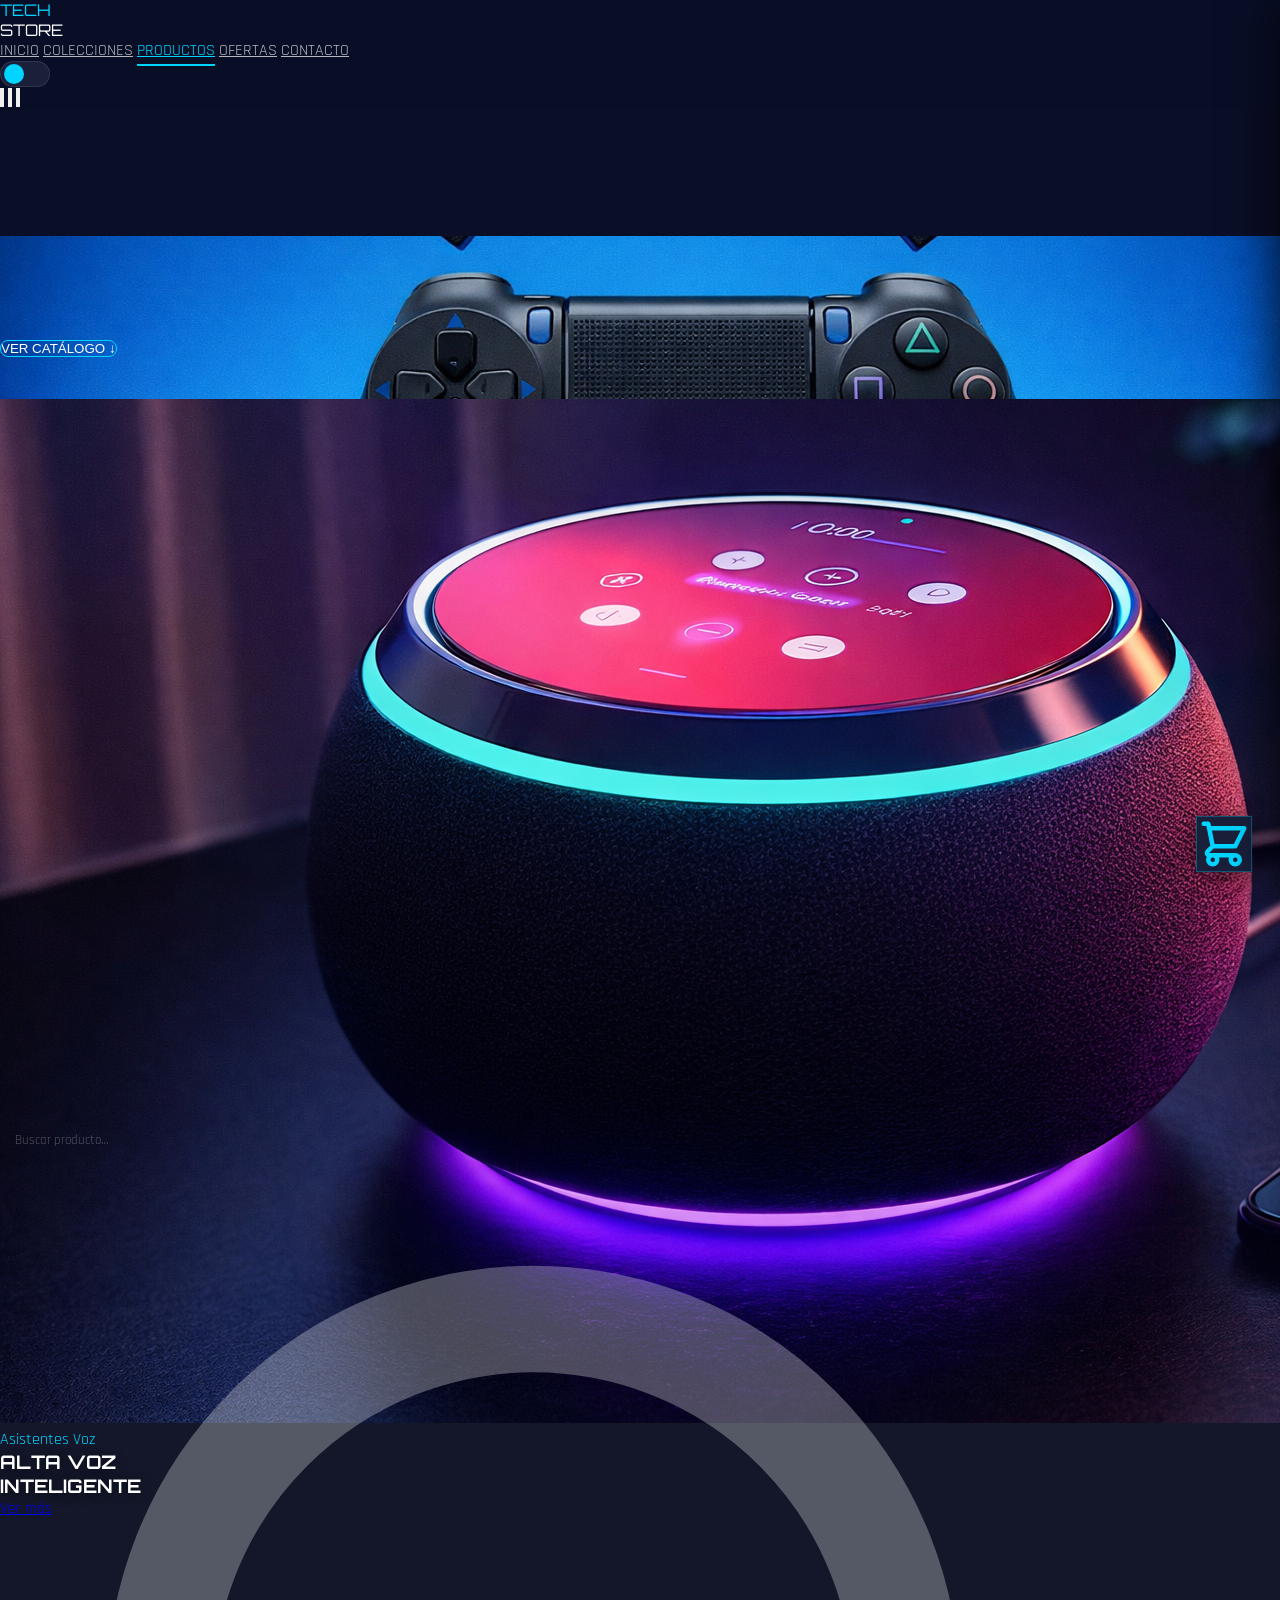
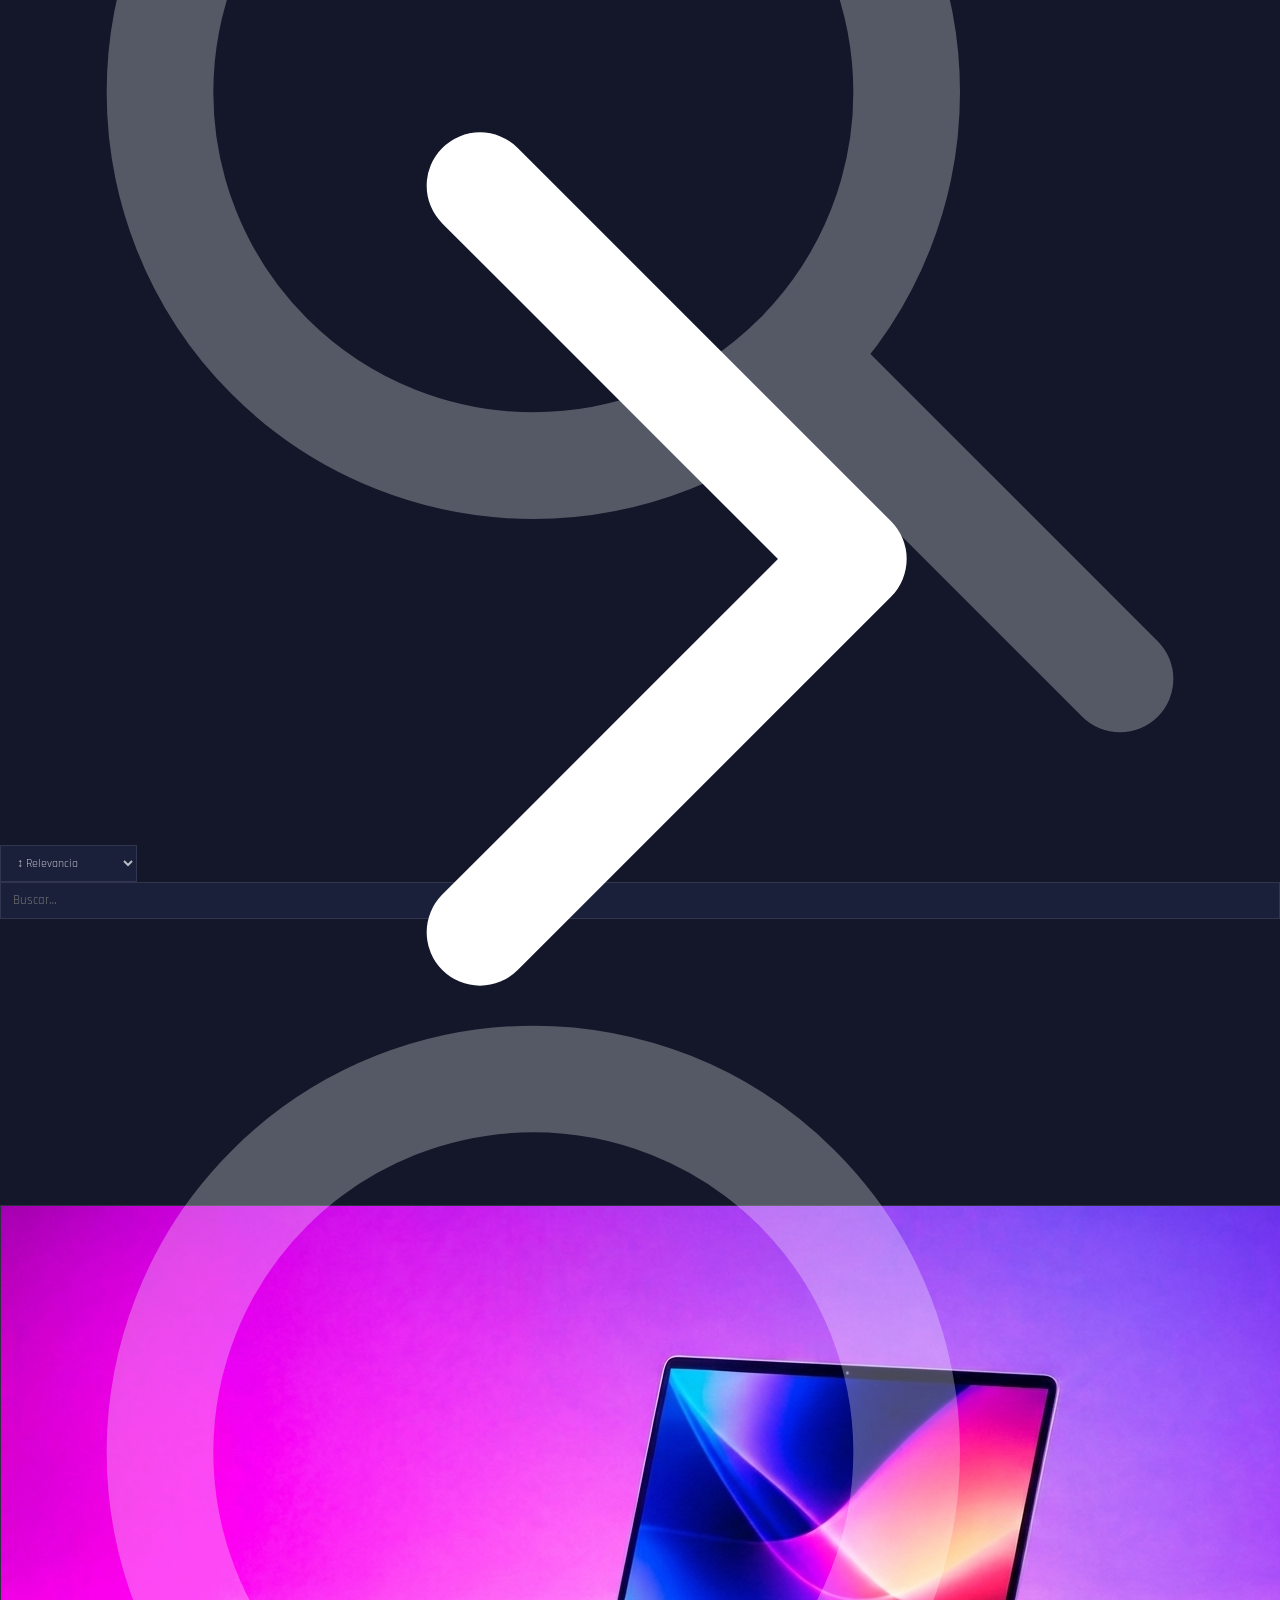
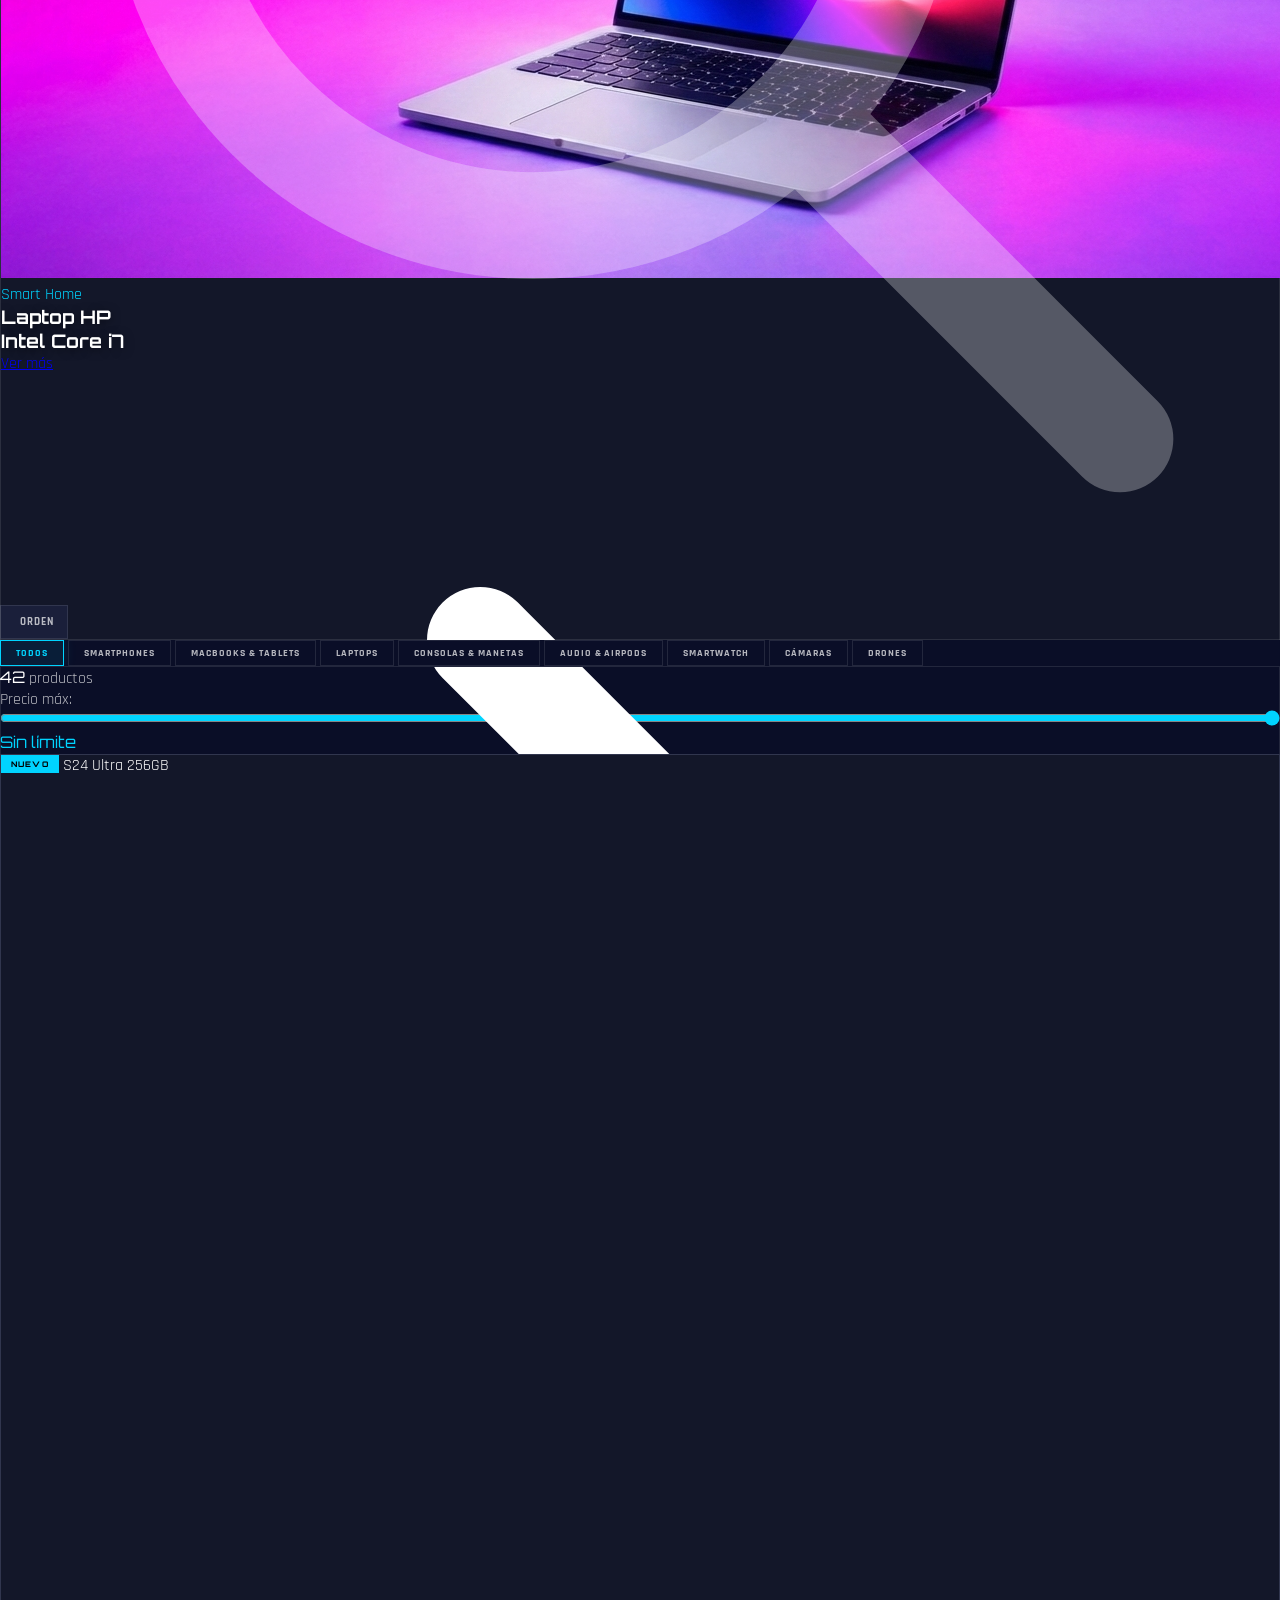
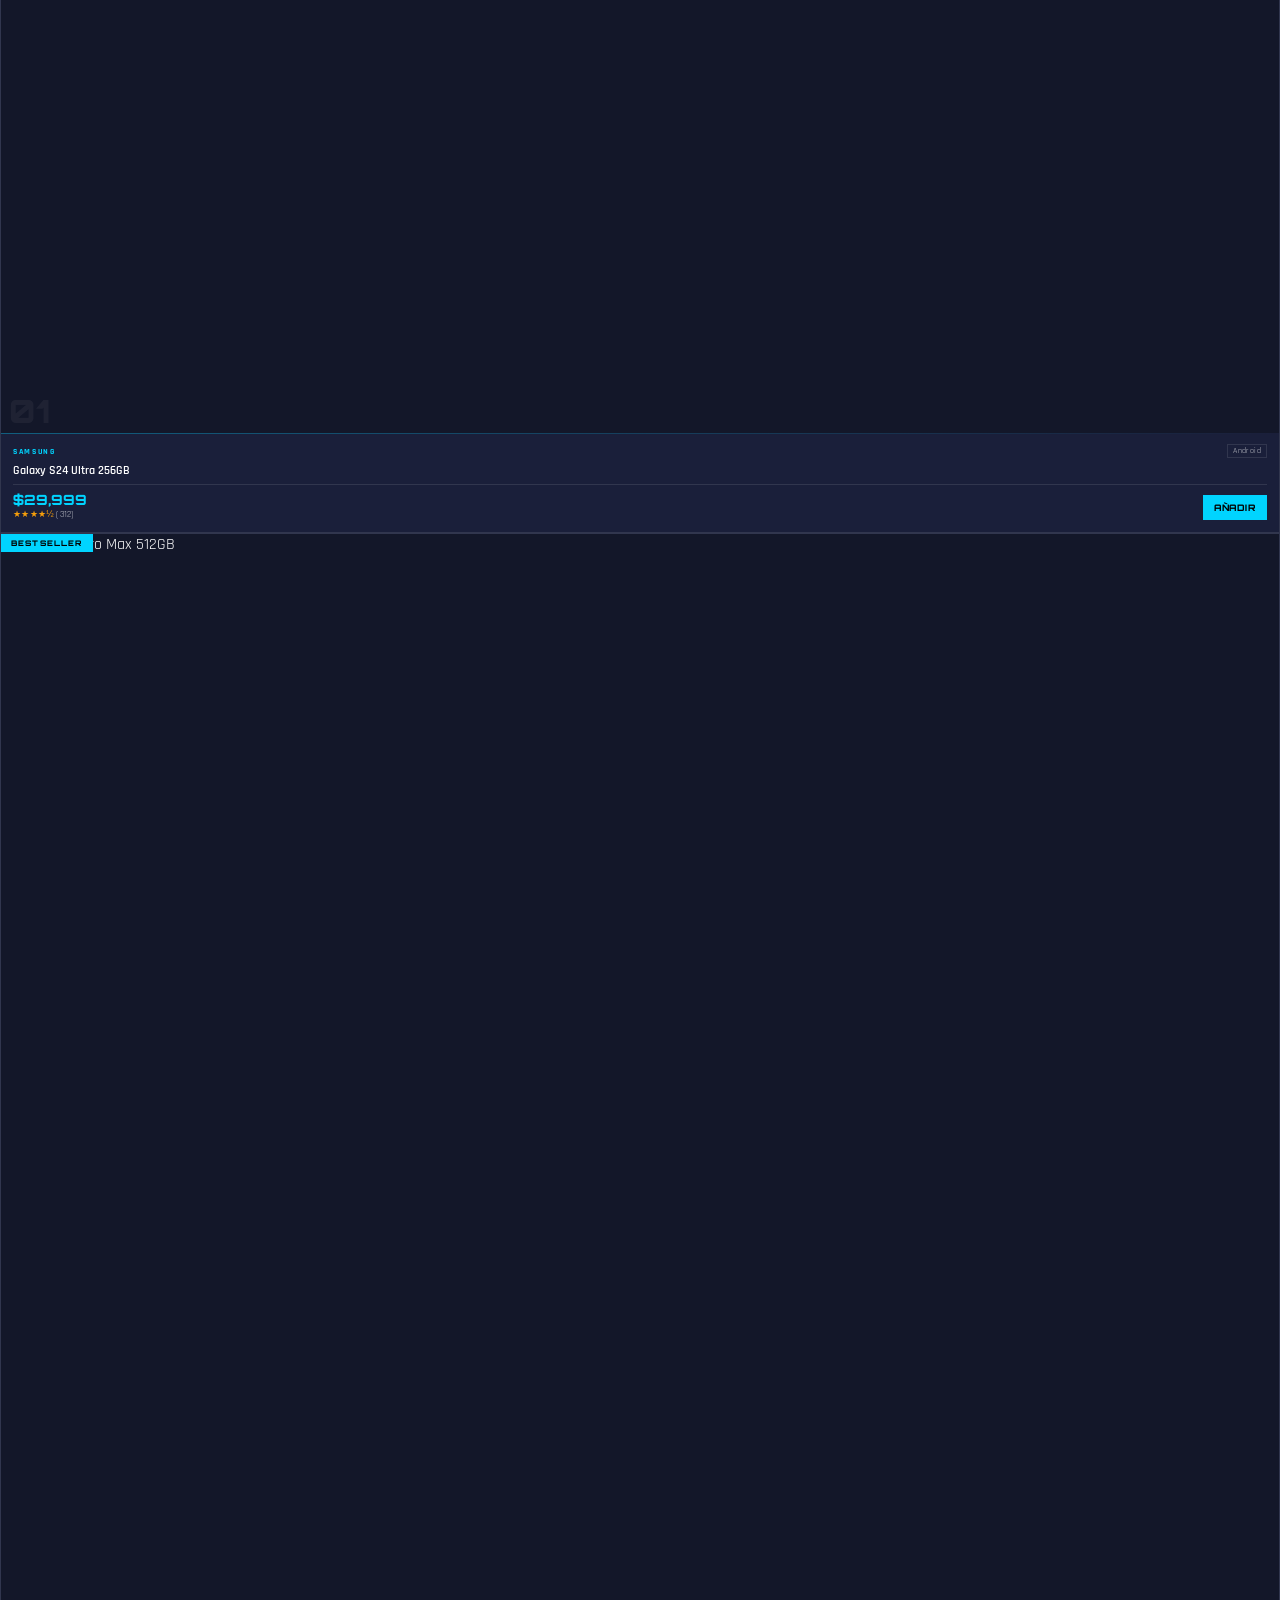
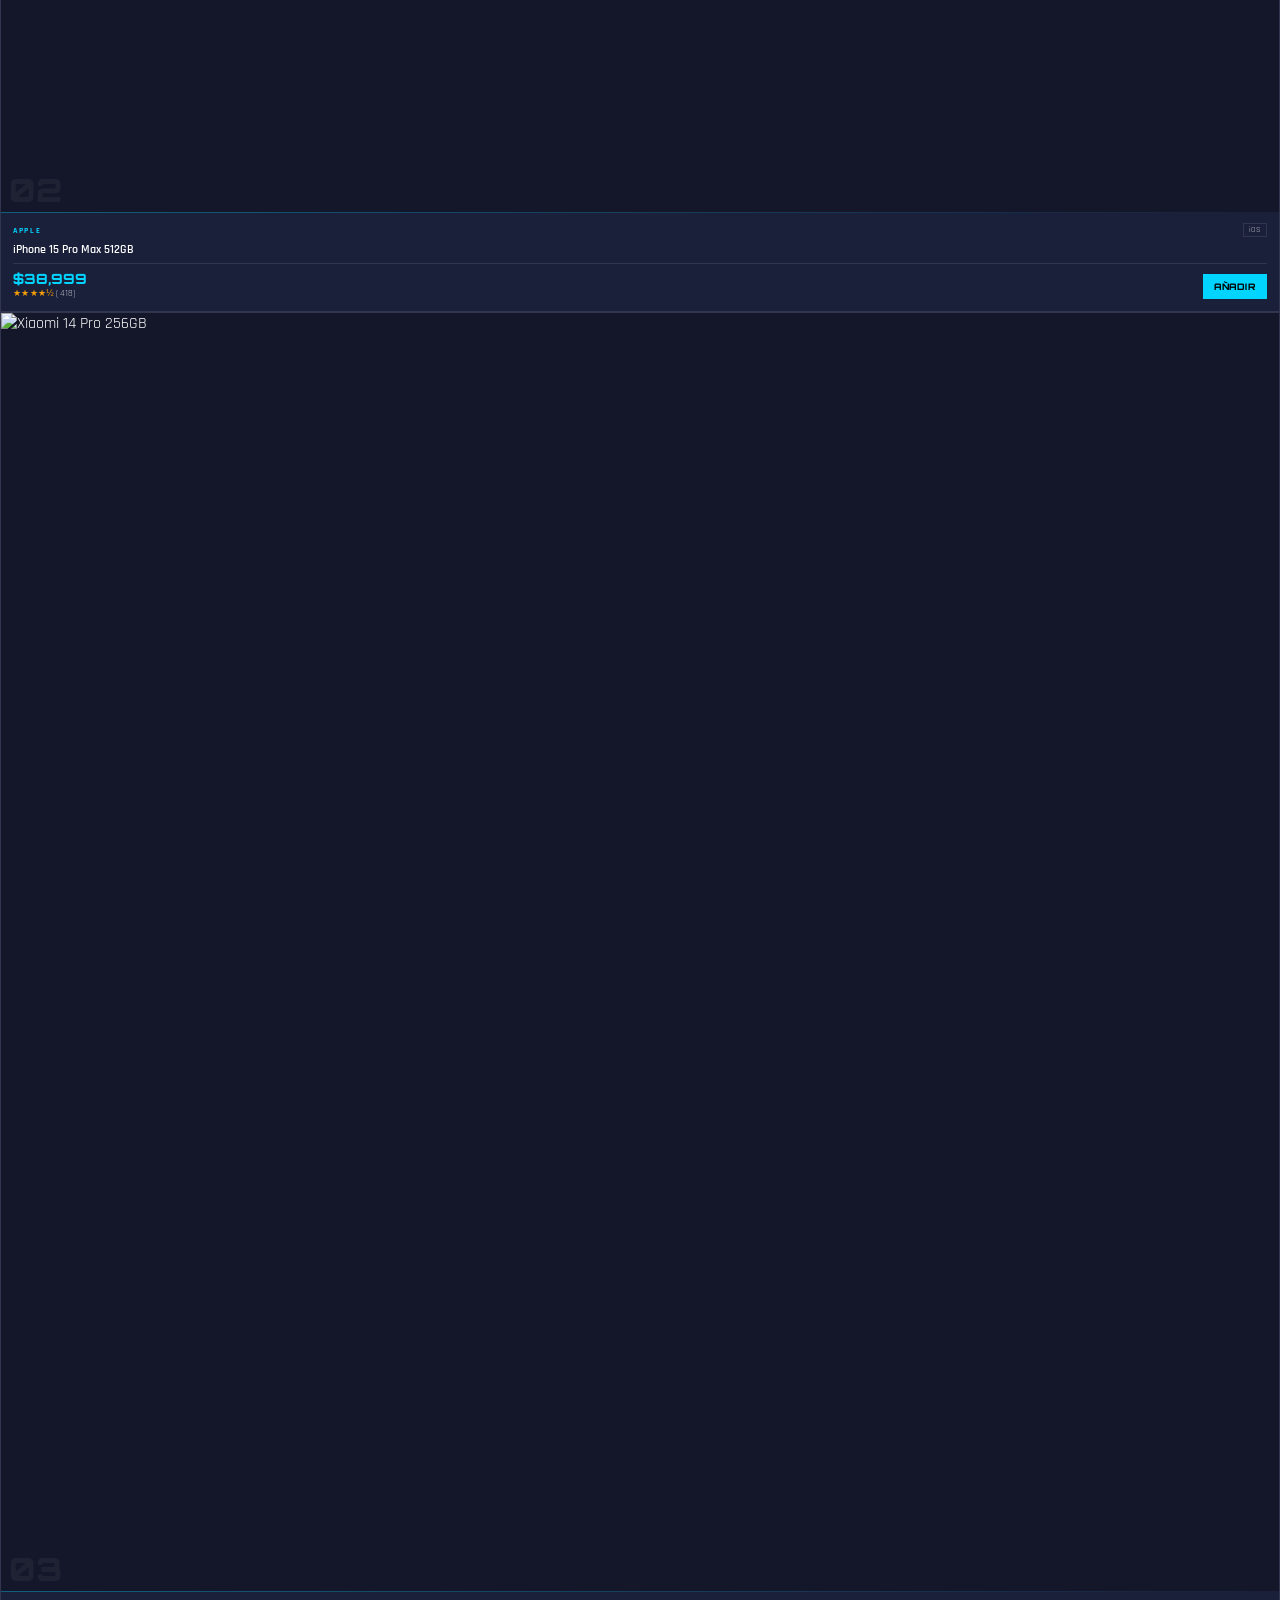
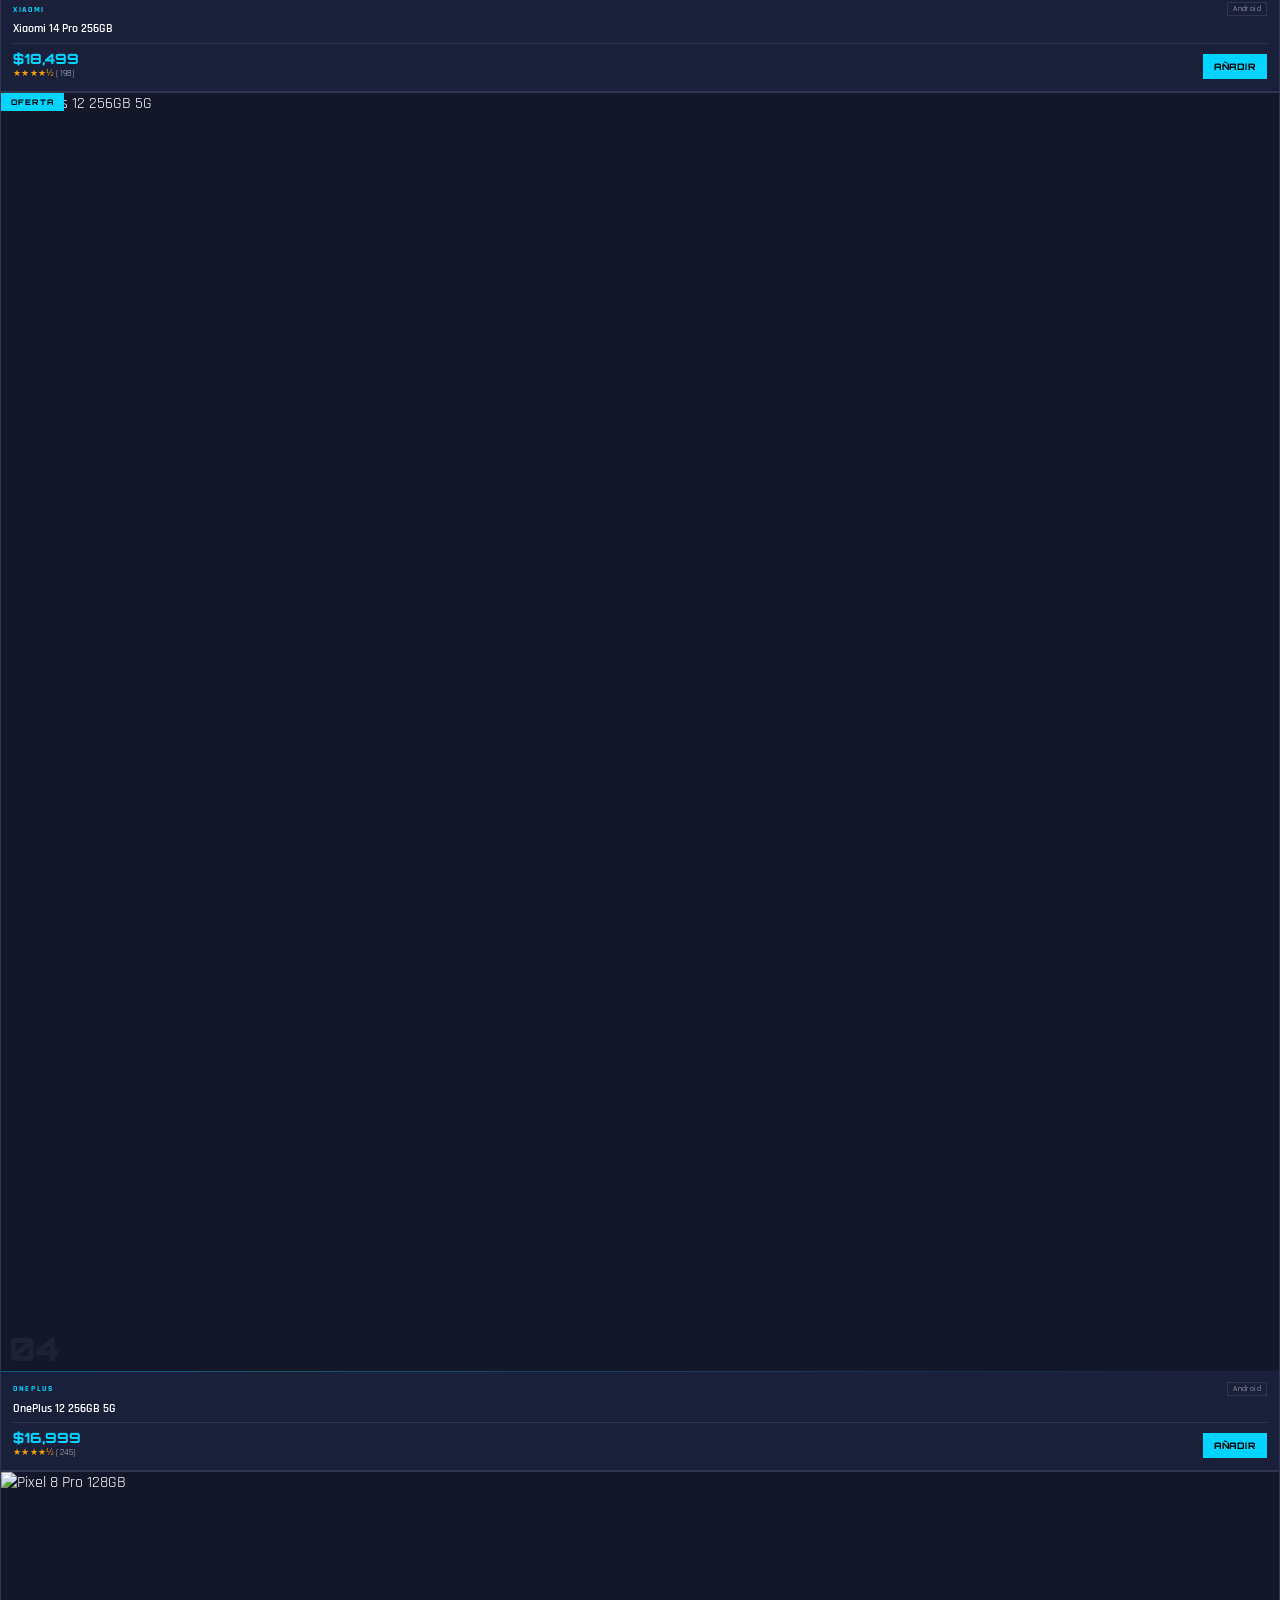
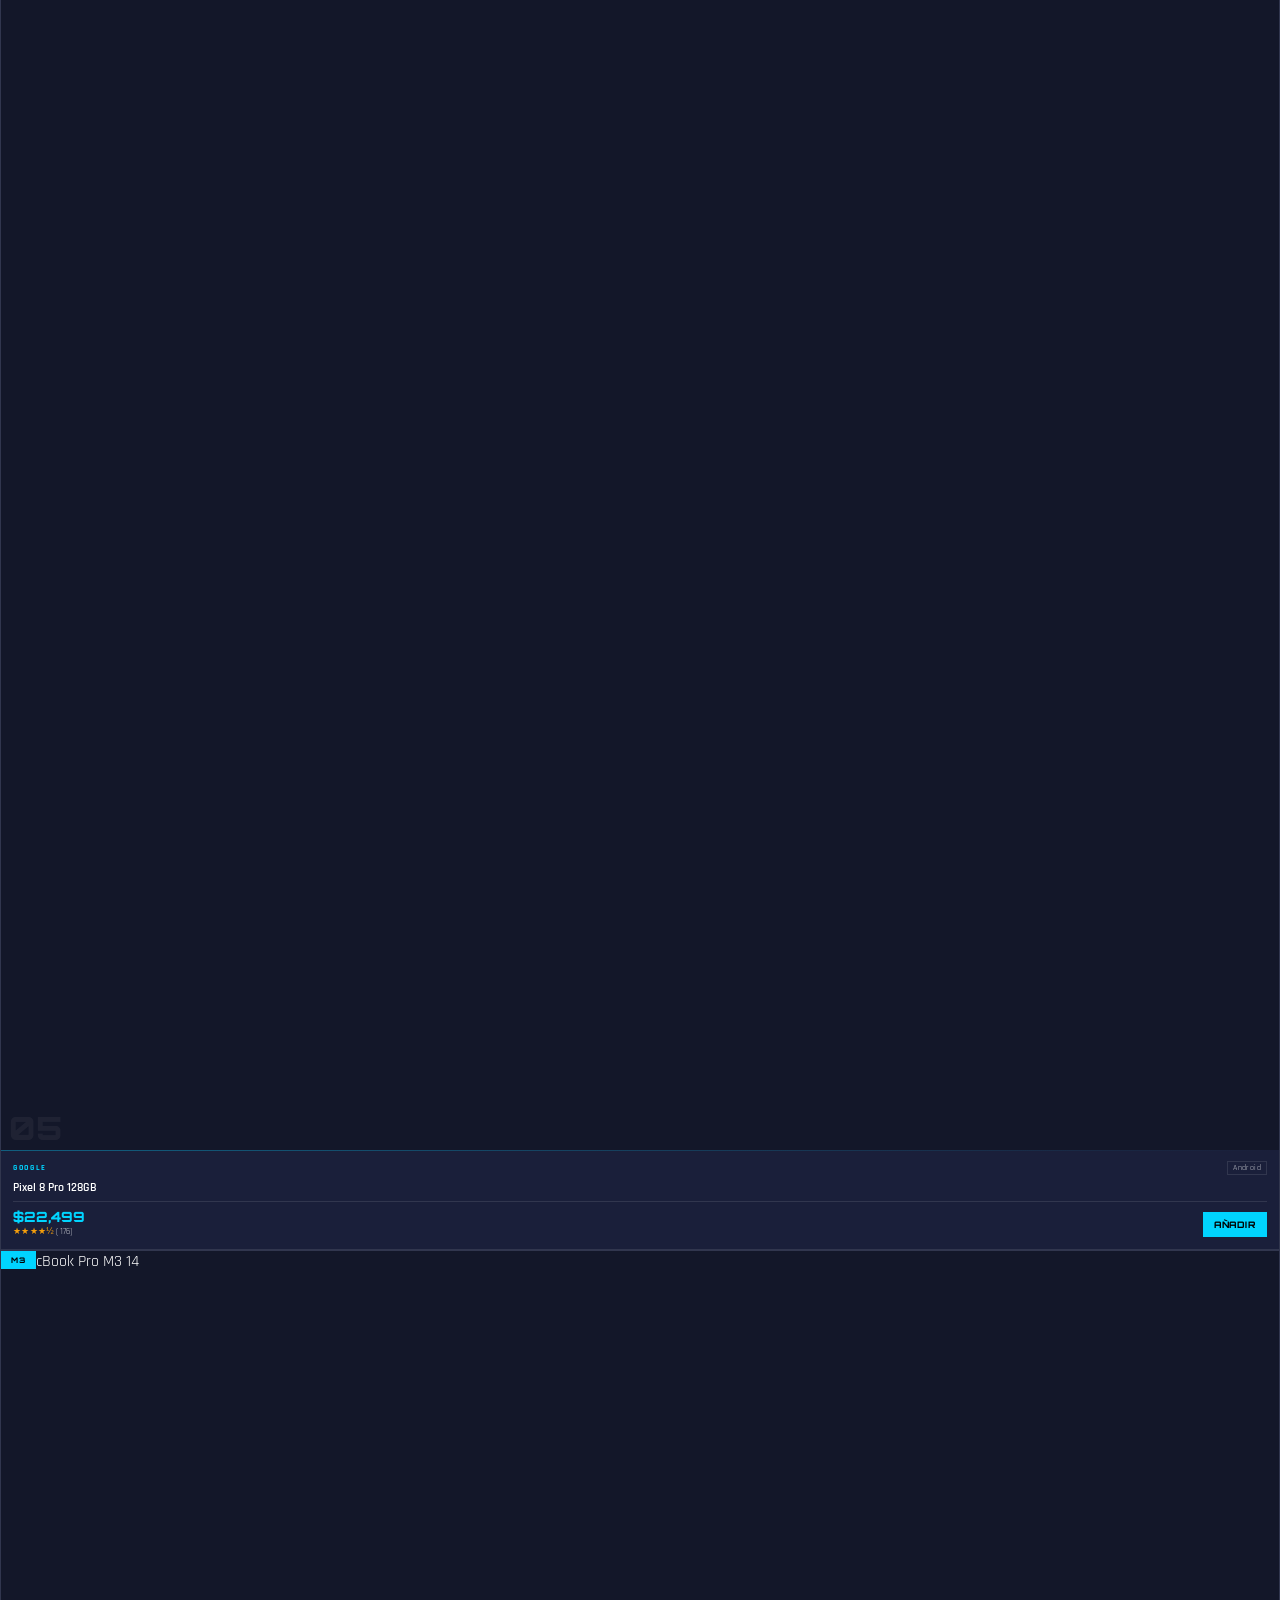
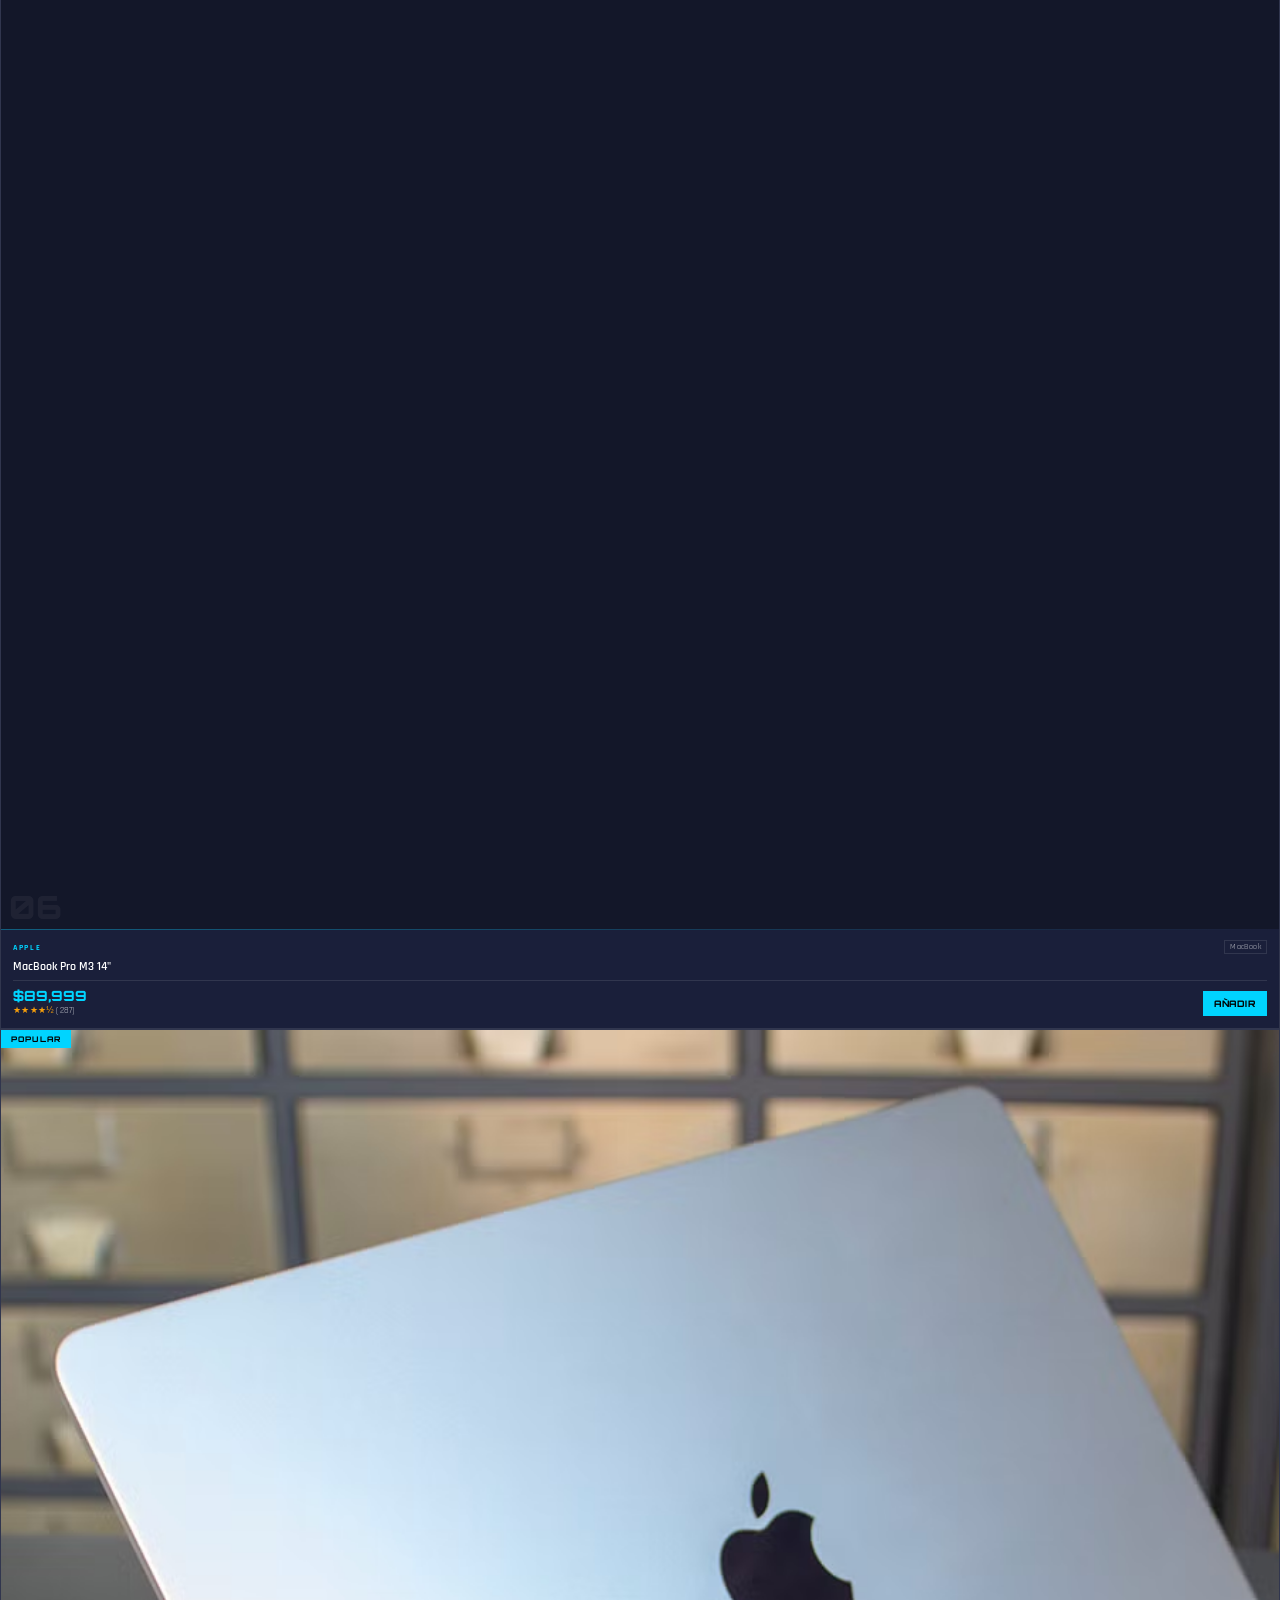
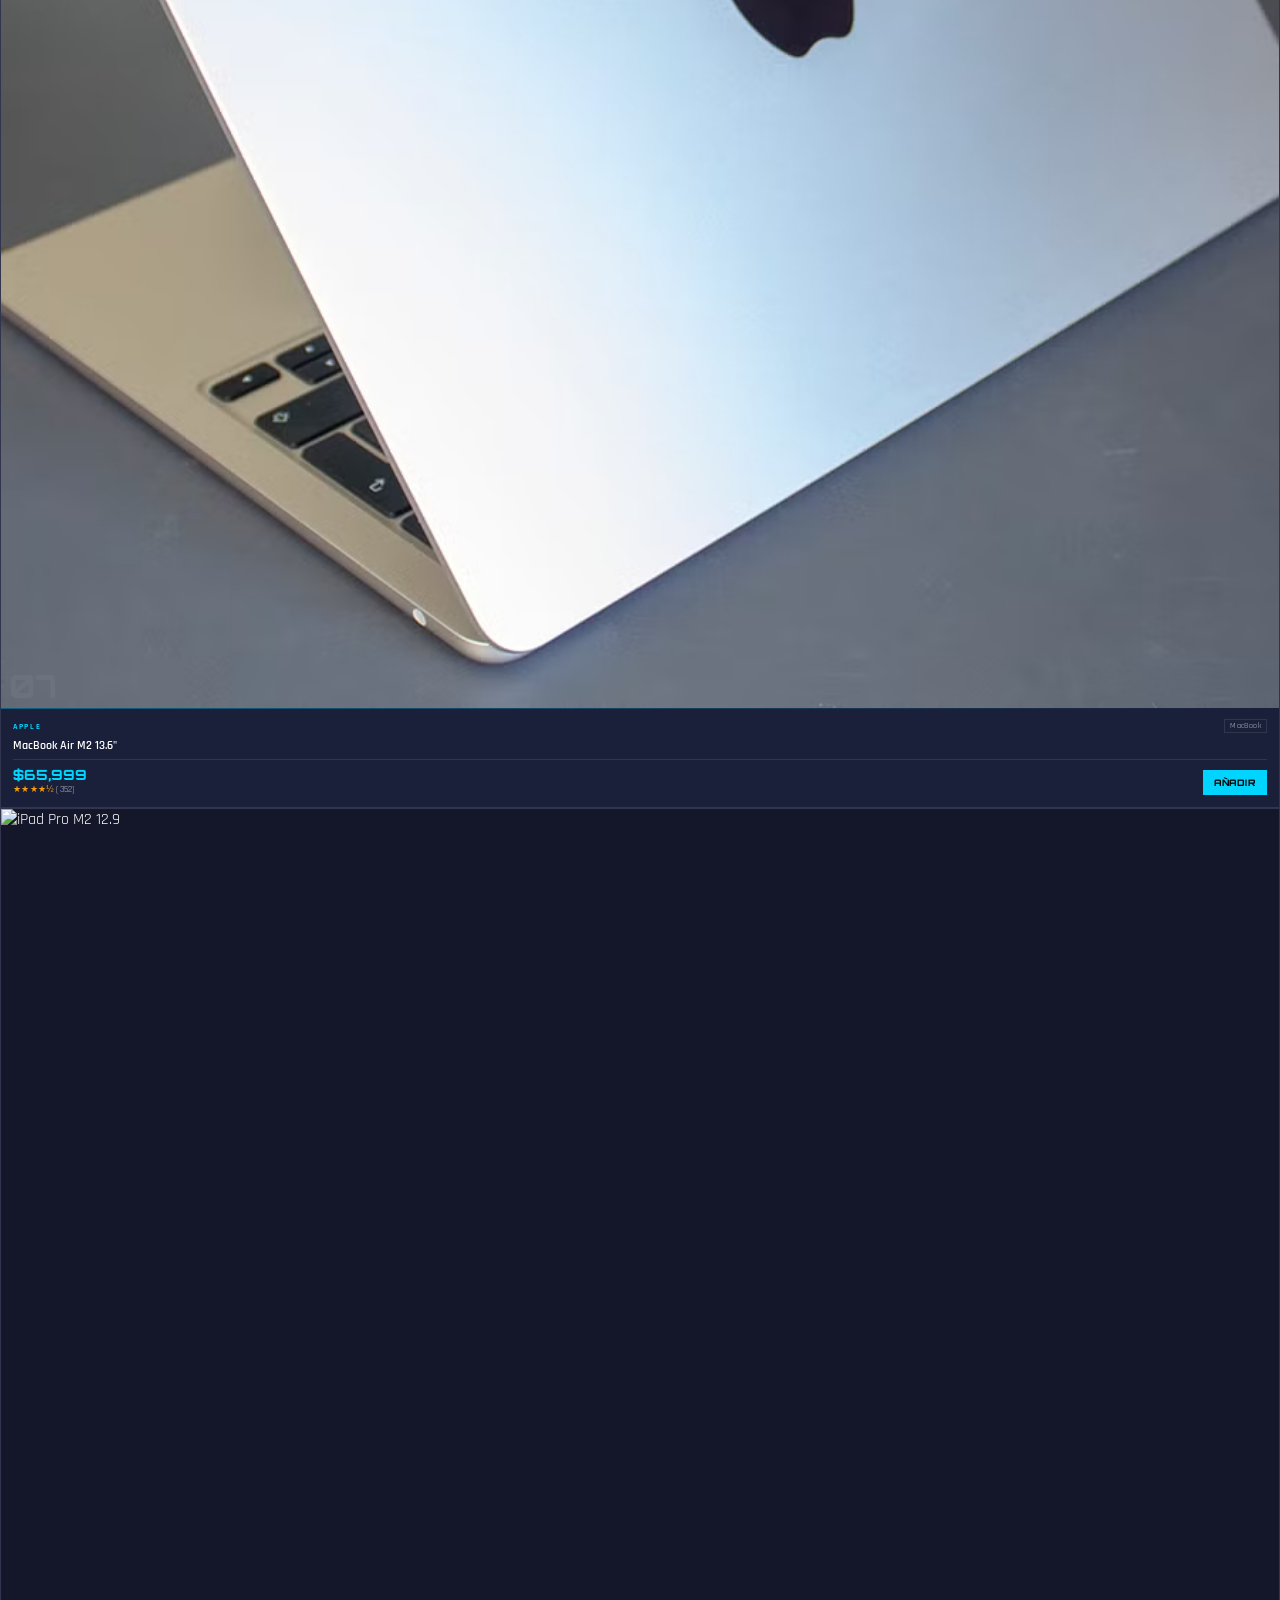
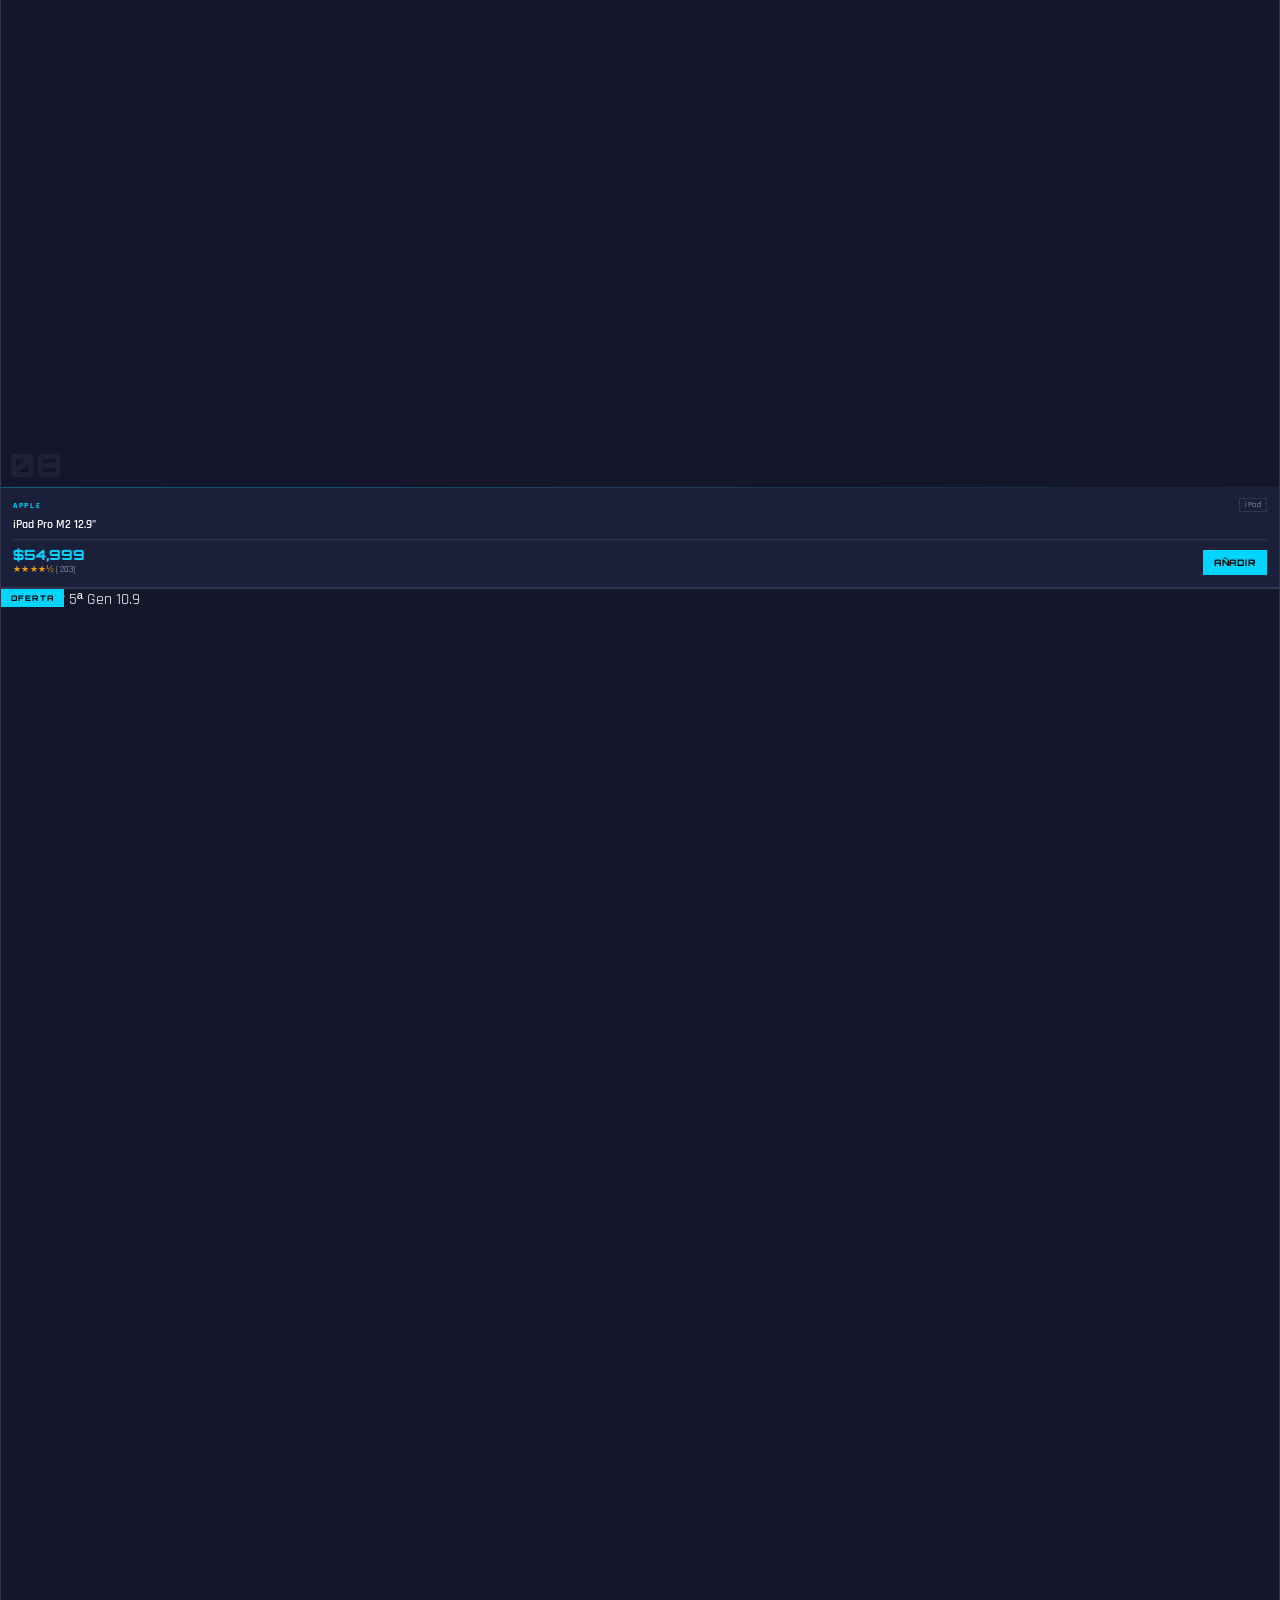
==== tienda.html @ e5cac495 "Primera version: TechStore - tienda de tecnologia" ====
<!DOCTYPE html>
<html lang="es">
<head>
  <meta charset="UTF-8">
  <meta name="viewport" content="width=device-width, initial-scale=1.0">
  <title>TechStore — Tienda</title>
  <script src="https://cdn.tailwindcss.com"></script>
  <link rel="preconnect" href="https://fonts.googleapis.com">
  <link rel="preconnect" href="https://fonts.gstatic.com" crossorigin>
  <link href="https://fonts.googleapis.com/css2?family=Rajdhani:wght@300;400;500;600;700&family=Orbitron:wght@400;500;600;700;800;900&display=swap" rel="stylesheet">
  <link rel="stylesheet" href="https://cdnjs.cloudflare.com/ajax/libs/font-awesome/6.0.0-beta3/css/all.min.css">
  <link rel="stylesheet" href="styles.css">

  <style>
    /* ──────────────────────────────────────────────
       HERO / SLIDER
    ────────────────────────────────────────────── */
    .hero-slide{position:absolute;top:0;left:0;width:100%;height:100%;opacity:0;transition:opacity .8s ease-in-out}
    .hero-slide.active{opacity:1}
    .hero-slide img{width:100%;height:100%;object-fit:cover}
    .dot{width:10px;height:10px;border-radius:50%;background:rgba(255,255,255,.4);cursor:pointer;transition:all .3s}
    .dot.active{background:var(--accent-primary);width:30px;border-radius:5px}
    .clip-animate{clip-path:polygon(0 0,0 0,0 100%,0 100%);animation:clipReveal 1.1s cubic-bezier(.77,0,.175,1) forwards}
    @keyframes clipReveal{to{clip-path:polygon(0 0,100% 0,100% 100%,0 100%)}}
    .nav-link{position:relative;transition:color .3s;color:var(--text-secondary)}
    .nav-link:hover,.nav-link.active-nav{color:var(--accent-primary)}
    .nav-link::after{content:'';position:absolute;bottom:-5px;left:0;width:0;height:2px;background:var(--accent-primary);transition:width .3s}
    .nav-link:hover::after,.nav-link.active-nav::after{width:100%}
    .mobile-menu{transform:translateX(-100%);transition:transform .3s ease}
    .mobile-menu.active{transform:translateX(0)}
    .icon-btn{transition:all .3s;color:var(--text-secondary)}
    .icon-btn:hover{transform:scale(1.05);color:var(--text-primary)}
    .theme-toggle{width:50px;height:26px;background:var(--bg-card);border:1px solid var(--border-color);border-radius:13px;position:relative;cursor:pointer;transition:all .3s}
    .theme-toggle-slider{width:20px;height:20px;background:var(--accent-primary);border-radius:50%;position:absolute;top:2px;left:3px;transition:transform .3s}
    [data-theme="light"] .theme-toggle-slider{transform:translateX(24px)}

    /* ──────────────────────────────────────────────
       PRODUCT CARD — premium redesign
    ────────────────────────────────────────────── */
    .pcard{background:var(--bg-card);border:1px solid var(--border-color);display:flex;flex-direction:column;cursor:pointer;position:relative;overflow:hidden;transition:border-color .25s,transform .25s,box-shadow .25s}
.pcard:hover{border-color:var(--accent-primary);transform:translateY(-5px);box-shadow:0 16px 48px rgba(0,0,0,.5)}
.pcard-img{width:100%;aspect-ratio:1/1;overflow:hidden;background:var(--bg-secondary);position:relative}
.pcard-img img{width:100%;height:100%;object-fit:cover;transition:transform .55s ease}
.pcard:hover .pcard-img img{transform:scale(1.08)}
.pcard-img::after{content:'';position:absolute;inset:0;background:repeating-linear-gradient(0deg,transparent,transparent 3px,rgba(0,212,255,.03) 3px,rgba(0,212,255,.03) 4px);opacity:0;transition:opacity .3s;pointer-events:none}
.pcard:hover .pcard-img::after{opacity:1}
.pcard-badge{position:absolute;top:0;left:0;padding:4px 10px;background:var(--accent-primary);color:#000;font-family:'Orbitron',sans-serif;font-size:.48rem;font-weight:800;letter-spacing:.15em;text-transform:uppercase;z-index:1}
.pcard-num{position:absolute;bottom:6px;left:8px;font-family:'Orbitron',sans-serif;font-size:2rem;font-weight:900;color:rgba(255,255,255,.05);line-height:1;user-select:none;pointer-events:none}
.pcard-wish{position:absolute;top:8px;right:8px;z-index:1;width:28px;height:28px;background:rgba(0,0,0,.5);border:1px solid rgba(255,255,255,.12);display:flex;align-items:center;justify-content:center;cursor:pointer;color:rgba(255,255,255,.5);backdrop-filter:blur(4px);opacity:0;transform:translateY(-4px);transition:opacity .2s,transform .2s,border-color .2s}
.pcard:hover .pcard-wish{opacity:1;transform:translateY(0)}
.pcard-wish:hover{border-color:var(--accent-primary);color:var(--accent-primary)}
.pcard-sep{height:1px;background:linear-gradient(90deg,var(--accent-primary),transparent);opacity:.35;flex-shrink:0}
.pcard-body{padding:10px 12px 12px;display:flex;flex-direction:column;gap:5px;flex:1}
.pcard-meta{display:flex;align-items:center;justify-content:space-between}
.pcard-brand{font-size:.52rem;font-weight:800;letter-spacing:.2em;text-transform:uppercase;color:var(--accent-primary)}
.pcard-subcat{font-size:.5rem;color:var(--text-secondary);border:1px solid var(--border-color);padding:1px 5px;letter-spacing:.05em}
.pcard-name{font-size:.73rem;font-weight:600;color:var(--text-primary);line-height:1.38;flex:1}
.pcard-footer{display:flex;align-items:flex-end;justify-content:space-between;gap:6px;margin-top:auto;padding-top:8px;border-top:1px solid var(--border-color)}
.pcard-price{font-family:'Orbitron',sans-serif;font-size:.88rem;font-weight:800;color:var(--accent-primary);display:block;line-height:1}
.pcard-stars{color:#f59e0b;font-size:.56rem;letter-spacing:.3px;display:block;margin-top:2px}
.pcard-rcount{font-size:.54rem;color:var(--text-secondary)}
.pcard-add{padding:7px 11px;background:var(--accent-primary);color:#000;border:none;font-size:.56rem;font-weight:800;letter-spacing:.1em;text-transform:uppercase;cursor:pointer;transition:opacity .18s,transform .15s;font-family:'Orbitron',sans-serif;flex-shrink:0;align-self:flex-end;white-space:nowrap}
.pcard-add:hover{opacity:.82;transform:translateY(-1px)}
.pcard-add.in-cart{background:rgba(0,212,255,.1);border:1px solid var(--accent-primary);color:var(--accent-primary)}

/* mobile: 2 col, padding mínimo */
@media(max-width:640px){
  .pcard-name{font-size:.68rem}
  .pcard-price{font-size:.78rem}
  .pcard-add{padding:6px 8px;font-size:.52rem}
  .pcard-body{padding:8px 10px 10px}
}

    /* ──────────────────────────────────────────────
       FILTER PILLS
    ────────────────────────────────────────────── */
    .filter-pill{
      padding:6px 15px;
      border:1px solid var(--border-color);
      font-size:.62rem;font-weight:700;
      letter-spacing:.1em;text-transform:uppercase;
      cursor:pointer;color:var(--text-secondary);
      background:transparent;
      transition:all .2s;white-space:nowrap;
      font-family:'Rajdhani',sans-serif;
    }
    .filter-pill:hover{border-color:var(--accent-primary);color:var(--accent-primary)}
    .filter-pill.active{
      background:rgba(0,212,255,.08);
      border-color:var(--accent-primary);
      color:var(--accent-primary);
      box-shadow:0 0 14px rgba(0,212,255,.12);
    }

    /* ──────────────────────────────────────────────
       SEARCH + SORT BAR
    ────────────────────────────────────────────── */
    #search-input{
      background:var(--bg-card);border:1px solid var(--border-color);
      color:var(--text-primary);font-family:'Rajdhani',sans-serif;
      font-size:.82rem;padding:9px 36px 9px 14px;
      outline:none;width:100%;transition:border-color .2s;
    }
    #search-input:focus{border-color:var(--accent-primary)}
    #search-input::placeholder{color:var(--text-secondary);opacity:.4}

    #sort-select{
      background:var(--bg-card);border:1px solid var(--border-color);
      color:var(--text-secondary);font-family:'Rajdhani',sans-serif;
      font-size:.75rem;padding:9px 12px;cursor:pointer;outline:none;
      transition:border-color .2s;
    }
    #sort-select:focus{border-color:var(--accent-primary)}

    /* ── MOBILE SORT ── */
    .mobile-sort-btn{
      display:flex;align-items:center;gap:6px;flex-shrink:0;
      padding:9px 13px;
      background:var(--bg-card);border:1px solid var(--border-color);
      color:var(--text-secondary);font-size:.68rem;font-weight:700;
      letter-spacing:.1em;text-transform:uppercase;cursor:pointer;
      font-family:'Rajdhani',sans-serif;transition:border-color .2s,color .2s;
    }
    .mobile-sort-btn:hover,.mobile-sort-btn.active{border-color:var(--accent-primary);color:var(--accent-primary)}
    .mobile-sort-panel{
      display:none;position:absolute;top:100%;left:0;right:0;z-index:50;
      background:var(--bg-card);border:1px solid var(--border-color);
      border-top:none;
      box-shadow:0 12px 32px rgba(0,0,0,.5);overflow:hidden;
    }
    .mobile-sort-panel.open{display:block}
    .sort-opt{
      padding:11px 16px;font-size:.75rem;font-family:'Rajdhani',sans-serif;
      letter-spacing:.08em;color:var(--text-secondary);cursor:pointer;
      transition:background .15s,color .15s;
      display:flex;align-items:center;justify-content:space-between;
      border-bottom:1px solid var(--border-color);
    }
    .sort-opt:last-child{border-bottom:none}
    .sort-opt:hover{background:rgba(0,212,255,.06);color:var(--accent-primary)}
    .sort-opt.selected{color:var(--accent-primary);background:rgba(0,212,255,.04)}
    .sort-opt.selected::after{content:'✓';font-size:.65rem}

    /* ──────────────────────────────────────────────
       PRICE RANGE
    ────────────────────────────────────────────── */
    .price-range{accent-color:var(--accent-primary);width:100%;cursor:pointer}

    /* ──────────────────────────────────────────────
       FILTER BAR SCROLL
    ────────────────────────────────────────────── */
    #filter-bar{overflow-x:auto;scrollbar-width:none;-webkit-overflow-scrolling:touch}
    #filter-bar::-webkit-scrollbar{display:none}

    /* ──────────────────────────────────────────────
       CART FAB
    ────────────────────────────────────────────── */
    #cart-fab{
      position:fixed;bottom:28px;right:28px;z-index:500;
      width:56px;height:56px;
      background:var(--bg-card);
      border:1px solid rgba(0,212,255,.3);
      display:flex;align-items:center;justify-content:center;
      cursor:pointer;
      box-shadow:0 4px 24px rgba(0,0,0,.55),0 0 0 1px rgba(0,212,255,.06);
      transition:border-color .2s,box-shadow .2s,transform .2s;
    }
    #cart-fab:hover{border-color:var(--accent-primary);box-shadow:0 6px 32px rgba(0,212,255,.2);transform:scale(1.06)}
    #cart-count{
      position:absolute;top:-6px;right:-6px;
      min-width:20px;height:20px;padding:0 4px;
      background:var(--accent-primary);color:#000;font-weight:800;font-size:.62rem;
      display:flex;align-items:center;justify-content:center;font-family:'Orbitron',sans-serif;
    }

    /* ──────────────────────────────────────────────
       CART DRAWER
    ────────────────────────────────────────────── */
    #cart-drawer{
      position:fixed;top:0;right:0;bottom:0;
      width:min(420px,100vw);z-index:600;
      background:var(--bg-primary);
      border-left:1px solid var(--border-color);
      transform:translateX(100%);
      transition:transform .35s cubic-bezier(.4,0,.2,1);
      display:flex;flex-direction:column;
      box-shadow:-8px 0 40px rgba(0,0,0,.6);
    }
    #cart-drawer.open{transform:translateX(0)}
    #cart-overlay{
      position:fixed;inset:0;z-index:599;
      background:rgba(0,0,0,.6);backdrop-filter:blur(3px);
      opacity:0;pointer-events:none;transition:opacity .3s;
    }
    #cart-overlay.open{opacity:1;pointer-events:all}
    .cart-item{border-bottom:1px solid var(--border-color)}
    .cart-item:last-child{border-bottom:none}

    /* ──────────────────────────────────────────────
       TOAST
    ────────────────────────────────────────────── */
    #ts-toast{
      position:fixed;bottom:100px;right:28px;z-index:700;
      background:var(--bg-card);border:1px solid rgba(0,212,255,.3);
      color:var(--text-primary);font-size:.73rem;letter-spacing:.06em;
      padding:10px 18px;
      transform:translateY(20px);opacity:0;transition:all .28s;pointer-events:none;
    }
    #ts-toast.show{transform:translateY(0);opacity:1}

    /* ──────────────────────────────────────────────
       PRODUCT MODAL — Premium full-screen panel (adaptado a tema)
    ────────────────────────────────────────────── */
    #pm-overlay {
      position: fixed; inset: 0; z-index: 800;
      background: rgba(0,0,0,.88);
      backdrop-filter: blur(10px); -webkit-backdrop-filter: blur(10px);
      display: none; align-items: center; justify-content: center;
      padding: 16px;
    }
    #pm-overlay.open { display: flex; }

    #pm-box {
      background: var(--bg-card);  /* antes #080c1e */
      border: 1px solid var(--border-color);
      width: 100%; max-width: 900px;
      max-height: 94vh; overflow: hidden;
      display: flex; flex-direction: column;
      box-shadow: 0 40px 100px rgba(0,0,0,.85), 0 0 0 1px rgba(0,212,255,.05);
      position: relative;
      animation: pm-in .22s ease;
    }
    @keyframes pm-in {
      from { opacity:0; transform: translateY(12px) scale(.99); }
      to   { opacity:1; transform: translateY(0)   scale(1);   }
    }

    #pm-topbar {
      display: flex; align-items: center; justify-content: space-between;
      padding: 0 22px; height: 46px;
      border-bottom: 1px solid var(--border-color);
      flex-shrink: 0;
      background: rgba(0,212,255,.025);
    }
    #pm-topbar-left { display: flex; align-items: center; gap: 10px; }
    #pm-brand-tag {
      font-family: 'Orbitron', sans-serif;
      font-size: .6rem; font-weight: 900;
      letter-spacing: .22em; text-transform: uppercase;
      color: var(--accent-primary);
    }
    #pm-subcat-tag {
      font-size: .56rem; color: var(--text-secondary);
      letter-spacing: .08em; padding: 2px 8px;
      border: 1px solid var(--border-color);
      text-transform: uppercase;
    }
    #pm-close {
      width: 30px; height: 30px;
      display: flex; align-items: center; justify-content: center;
      background: none; border: 1px solid var(--border-color);
      color: var(--text-secondary); cursor: pointer;
      transition: border-color .18s, color .18s, background .18s;
    }
    #pm-close:hover { border-color: var(--accent-primary); color: var(--accent-primary); background: rgba(0,212,255,.05); }

    #pm-body { display: flex; flex: 1; overflow: hidden; min-height: 0; }

    #pm-img-panel {
      width: 45%; flex-shrink: 0;
      background: var(--bg-secondary);
      position: relative; overflow: hidden;
    }
    #pm-main-img {
      width: 100%; height: 100%;
      object-fit: cover; display: block;
      filter: brightness(.92);
      transition: transform .5s ease;
    }
    #pm-img-panel:hover #pm-main-img { transform: scale(1.03); }

    #pm-img-badge {
      position: absolute; top: 0; right: 0;
      font-family: 'Orbitron', sans-serif;
      font-size: .5rem; font-weight: 800;
      letter-spacing: .16em;
      color: #000; background: var(--accent-primary);
      padding: 5px 13px;
    }

    #pm-img-overlay {
      position: absolute; bottom: 0; left: 0; right: 0;
      padding: 28px 18px 16px;
      background: linear-gradient(to top, rgba(0,0,0,.82), transparent);
      display: flex; align-items: flex-end; justify-content: space-between;
    }
    #pm-img-overlay-right {
      display: flex; flex-direction: column; align-items: flex-end; gap: 6px;
    }
    .pm-rating-chip {
      font-family: 'Orbitron', sans-serif;
      font-size: .65rem; font-weight: 700;
      color: var(--text-primary);
      background: rgba(0,0,0,.58);
      padding: 4px 9px;
      border: 1px solid rgba(255,255,255,.13);
      backdrop-filter: blur(4px);
    }
    .pm-stock-dot  {
      width: 7px; height: 7px; border-radius: 50%;
      background: #22c55e; flex-shrink: 0;
      box-shadow: 0 0 7px rgba(34,197,94,.65);
      animation: pulse-dot 2s infinite;
    }
    @keyframes pulse-dot {
      0%,100% { box-shadow: 0 0 6px rgba(34,197,94,.65); }
      50%     { box-shadow: 0 0 13px rgba(34,197,94,.9);  }
    }
    .pm-stock-txt {
      font-size: .58rem; font-weight: 700;
      color: #86efac; letter-spacing: .08em; text-transform: uppercase;
    }

    #pm-details {
      flex: 1; overflow-y: auto;
      display: flex; flex-direction: column;
      border-left: 1px solid var(--border-color);
      scrollbar-width: thin; scrollbar-color: var(--border-color) transparent;
    }
    #pm-details::-webkit-scrollbar { width: 3px; }
    #pm-details::-webkit-scrollbar-thumb { background: var(--border-color); }

    #pm-details-content {
      padding: 20px 22px;
      display: flex; flex-direction: column;
      gap: 14px; flex: 1;
      position: relative;
    }
    #pm-deco {
      position: absolute; top: 8px; right: 14px;
      font-family: 'Orbitron', sans-serif;
      font-size: 4.5rem; font-weight: 900;
      color: rgba(0,212,255,.08);  /* más visible pero sutil */
      line-height: 1; user-select: none; pointer-events: none;
    }

    #pm-name {
      font-family: 'Orbitron', sans-serif;
      font-size: .96rem; font-weight: 800;
      color: var(--text-primary); line-height: 1.32;
    }
    .pm-div { height: 1px; background: var(--border-color); }

    #pm-price-row { display: flex; align-items: baseline; gap: 10px; }
    #pm-price {
      font-family: 'Orbitron', sans-serif;
      font-size: 1.5rem; font-weight: 800;
      color: var(--accent-primary);
    }
    #pm-old-price { font-size: .82rem; color: var(--text-secondary); text-decoration: line-through; }

    .pm-specs { display: grid; grid-template-columns: 1fr 1fr; gap: 6px; }
    .pm-spec {
      display: flex; flex-direction: column; gap: 2px;
      padding: 8px 10px;
      background: var(--bg-card);  /* antes rgba(255,255,255,.025) */
      border: 1px solid var(--border-color);
    }
    .pm-spec-label { font-size: .54rem; font-weight: 800; letter-spacing: .16em; text-transform: uppercase; color: var(--text-secondary); }
    .pm-spec-val   { font-size: .76rem; font-weight: 600; color: var(--text-primary); }

    .pm-section-label {
      font-size: .58rem; font-weight: 800;
      letter-spacing: .16em; text-transform: uppercase;
      color: var(--text-secondary);
    }
    .pm-colors { display: flex; flex-wrap: wrap; gap: 6px; margin-top: 7px; }
    .pm-color-opt {
      padding: 5px 14px;
      border: 1px solid var(--border-color);
      font-size: .65rem; font-weight: 600; letter-spacing: .06em;
      color: var(--text-secondary); background: transparent;
      cursor: pointer; transition: all .18s;
      font-family: 'Rajdhani', sans-serif;
      position: relative; overflow: hidden;
    }
    .pm-color-opt:hover { border-color: var(--accent-primary); color: var(--accent-primary); background: rgba(0,212,255,.05); }
    .pm-color-opt.sel   { border-color: var(--accent-primary); color: var(--accent-primary); background: rgba(0,212,255,.05); }
    .pm-color-opt.sel::after {
      content: '✓'; position: absolute; top: 2px; right: 4px;
      font-size: .48rem; color: var(--accent-primary);
    }

    .pm-qty-wrap { display: flex; align-items: center; gap: 0; margin-top: 8px; }
    .pm-qty-btn {
      width: 38px; height: 38px;
      background: var(--bg-card);  /* antes rgba(255,255,255,.03) */
      border: 1px solid var(--border-color);
      color: var(--text-primary); font-size: 1.1rem; cursor: pointer;
      display: flex; align-items: center; justify-content: center;
      transition: border-color .18s, color .18s;
    }
    .pm-qty-btn:hover { border-color: var(--accent-primary); color: var(--accent-primary); }
    #pm-qty-val {
      width: 52px; height: 38px;
      background: var(--bg-card);  /* antes rgba(255,255,255,.03) */
      border-top: 1px solid var(--border-color);
      border-bottom: 1px solid var(--border-color);
      border-left: none; border-right: none;
      text-align: center; color: var(--text-primary);
      font-size: .88rem; font-weight: 700;
      font-family: 'Orbitron', sans-serif;
    }

    #pm-shipping {
      display: flex;
      flex-wrap: wrap;
      gap: 10px 18px;
      padding: 10px 13px;
      background: transparent !important;
      border: none !important;
    }

    .pm-ship-items { 
      display: contents; 
    }

    .pm-ship-item {
      display: flex; 
      align-items: center; 
      gap: 7px;
      font-size: 0.62rem; 
      color: var(--text-secondary);
    }

    .pm-ship-item::before {
      content: '';
      width: 5px; 
      height: 5px;
      border-radius: 50%;
      background: var(--accent-primary);
      flex-shrink: 0;
    }

    #pm-shipping > svg:first-child { 
      display: none; 
    }

    #pm-cta {
      display: flex; gap: 8px;
      padding: 0 22px 18px;
      flex-shrink: 0;
    }
    #pm-add-btn {
      flex: 1; padding: 14px;
      background: var(--accent-primary); color: #000;
      font-weight: 900; font-size: .72rem;
      letter-spacing: .2em; text-transform: uppercase;
      cursor: pointer; border: none;
      font-family: 'Orbitron', sans-serif;
      transition: opacity .2s, transform .15s;
    }
    #pm-add-btn:hover  { opacity: .88; transform: translateY(-1px); }
    #pm-add-btn:active { transform: translateY(0); }
    #pm-wish-btn {
      width: 50px; flex-shrink: 0;
      background: transparent;
      border: 1px solid var(--border-color);
      color: var(--text-secondary); cursor: pointer;
      display: flex; align-items: center; justify-content: center;
      transition: border-color .18s, color .18s, background .18s;
    }
    #pm-wish-btn:hover { border-color: var(--accent-primary); color: var(--accent-primary); background: rgba(0,212,255,.05); }

    @media (max-width: 640px) {
      #pm-overlay { padding: 0; align-items: flex-end; }
      #pm-box {
        max-height: 96vh; max-width: 100%;
        border-left: none; border-right: none; border-bottom: none;
        animation: pm-up .25s ease;
      }
      @keyframes pm-up {
        from { opacity:0; transform: translateY(30px); }
        to   { opacity:1; transform: translateY(0); }
      }
      #pm-body { flex-direction: column; overflow-y: auto; }
      #pm-img-panel {
        width: 100%;
        height: 240px;
        flex-shrink: 0;
      }
      #pm-details {
        overflow-y: visible;
        border-left: none;
        border-top: 1px solid var(--border-color);
      }
      #pm-details-content { padding: 16px 16px 12px; gap: 12px; }
      #pm-name  { font-size: .86rem; }
      #pm-price { font-size: 1.3rem; }
      #pm-deco  { display: none; }
      #pm-cta   { padding: 0 16px 16px; }
      .pm-specs { grid-template-columns: 1fr 1fr; }
    }

    /* ──────────────────────────────────────────────
       EMPTY STATE
    ────────────────────────────────────────────── */
    .empty-grid{grid-column:1/-1;text-align:center;padding:80px 20px}

    /* ──────────────────────────────────────────────
       RESULTS + ACTIVE FILTER CHIP
    ────────────────────────────────────────────── */
    .active-filter-chip{
      display:inline-flex;align-items:center;gap:5px;
      padding:3px 10px;
      background:rgba(0,212,255,.08);border:1px solid rgba(0,212,255,.3);
      font-size:.6rem;font-weight:700;letter-spacing:.1em;
      color:var(--accent-primary);text-transform:uppercase;
      font-family:'Rajdhani',sans-serif;
    }

    /* === NUEVOS ESTILOS PARA EL HEADER OCULTABLE === */
    header {
      transition: transform 0.3s ease;
    }
    header.header-hidden {
      transform: translateY(-100%);
    }

    /* === VARIABLES RGB PARA EL FONDO DEL HEADER === */
    :root {
      --bg-primary-rgb: 10, 14, 39;   /* dark mode */
    }
    [data-theme="light"] {
      --bg-primary-rgb: 248, 249, 250; /* light mode */
    }
  </style>
</head>
<body>

<!-- ══════════════════════════════════════════ HEADER ══ -->
<header class="fixed top-0 left-0 right-0 z-50 backdrop-blur-md border-b border-[var(--border-color)]" style="background:rgba(var(--bg-primary-rgb), 0.96)">
  <div class="container mx-auto px-4 md:px-6 py-4">
    <div class="flex items-center justify-between">
      <div class="flex items-center space-x-2">
        <div class="orbitron text-2xl font-bold" style="color:var(--accent-primary)">TECH</div>
        <div class="orbitron text-2xl font-bold" style="color:var(--text-primary)">STORE</div>
      </div>
      <nav class="hidden md:flex items-center space-x-8">
        <a href="index.html" class="nav-link font-medium text-sm tracking-wide">INICIO</a>
        <a href="#" class="nav-link font-medium text-sm tracking-wide">COLECCIONES</a>
        <a href="tienda.html" class="nav-link active-nav font-medium text-sm tracking-wide">PRODUCTOS</a>
        <a href="#" class="nav-link font-medium text-sm tracking-wide">OFERTAS</a>
        <a href="#" class="nav-link font-medium text-sm tracking-wide">CONTACTO</a>
      </nav>
      <div class="flex items-center space-x-4">
        <div class="theme-toggle" onclick="toggleTheme()"><div class="theme-toggle-slider"></div></div>
        <button class="icon-btn hidden md:flex items-center">
          <svg class="w-5 h-5" fill="none" stroke="currentColor" viewBox="0 0 24 24"><path stroke-linecap="round" stroke-linejoin="round" stroke-width="2" d="M16 7a4 4 0 11-8 0 4 4 0 018 0zM12 14a7 7 0 00-7 7h14a7 7 0 00-7-7z"/></svg>
        </button>
        <button class="icon-btn hidden md:flex items-center relative" onclick="openCart()">
          <svg class="w-5 h-5" fill="none" stroke="currentColor" viewBox="0 0 24 24"><path stroke-linecap="round" stroke-linejoin="round" stroke-width="2" d="M3 3h2l.4 2M7 13h10l4-8H5.4M7 13L5.4 5M7 13l-2.293 2.293c-.63.63-.184 1.707.707 1.707H17m0 0a2 2 0 100 4 2 2 0 000-4zm-8 2a2 2 0 11-4 0 2 2 0 014 0z"/></svg>
          <span id="header-cart-count" class="absolute -top-2 -right-2 min-w-[16px] h-4 px-1 orbitron text-[9px] font-black flex items-center justify-center hidden" style="background:var(--accent-primary);color:#000">0</span>
        </button>
        <button class="md:hidden icon-btn" onclick="toggleMobileMenu()">
          <svg class="w-6 h-6" fill="none" stroke="currentColor" viewBox="0 0 24 24"><path stroke-linecap="round" stroke-linejoin="round" stroke-width="2" d="M4 6h16M4 12h16M4 18h16"/></svg>
        </button>
      </div>
    </div>
  </div>
</header>

<!-- ══════════════════════════════════════ MENÚ MÓVIL ══ -->
<div class="mobile-menu fixed top-0 left-0 w-64 h-full z-40 shadow-2xl md:hidden" id="mobileMenu" style="background:var(--bg-secondary)">
  <div class="p-6">
    <button class="mb-8" onclick="toggleMobileMenu()">
      <svg class="w-6 h-6" fill="none" stroke="currentColor" viewBox="0 0 24 24"><path stroke-linecap="round" stroke-linejoin="round" stroke-width="2" d="M6 18L18 6M6 6l12 12"/></svg>
    </button>
    <nav class="flex flex-col space-y-4">
      <a href="index.html" class="nav-link font-medium text-base">INICIO</a>
      <a href="#" class="nav-link font-medium text-base">COLECCIONES</a>
      <a href="tienda.html" class="nav-link active-nav font-medium text-base">PRODUCTOS</a>
      <a href="#" class="nav-link font-medium text-base">OFERTAS</a>
      <a href="#" class="nav-link font-medium text-base">CONTACTO</a>
    </nav>
    <a href="https://wa.me/18098786115" target="_blank" class="mt-8 flex items-center space-x-2 px-4 py-2 rounded-lg bg-green-600 text-white">
      <i class="fab fa-whatsapp text-base"></i><span>+1 809-878-6115</span>
    </a>
  </div>
</div>

<!-- ═══════════════════════════════════════════ HERO ══ -->
<section class="hero-section relative" style="height:100svh;min-height:600px;padding-top:65px">
  <div class="h-full w-full px-0 md:px-4 lg:px-6">
    <div class="grid grid-cols-12 gap-0 md:gap-4 h-full">
      <div class="main-hero col-span-12 md:col-span-7 relative overflow-hidden md:rounded-r-none lg:rounded-r-2xl clip-animate h-full">
        <div class="slider-container absolute inset-0">
          <div class="hero-slide active"><img src="img/fondo-1.png" alt="Gaming" class="w-full h-full object-cover"></div>
          <div class="hero-slide"><img src="img/fondo-2.png" alt="Tech" class="w-full h-full object-cover"></div>
          <div class="hero-slide"><img src="img/fondo-3.png" alt="Electronics" class="w-full h-full object-cover"></div>
          <div class="hero-slide"><img src="img/fondo-4.png" alt="New" class="w-full h-full object-cover"></div>
        </div>
        <div class="absolute inset-0 bg-gradient-to-t from-black/60 via-black/20 to-transparent"></div>
        <div class="absolute inset-0 flex flex-col justify-end pb-16 md:pb-24 px-8 md:px-12">
          <p style="color:var(--accent-primary)" class="text-xs tracking-[.3em] font-medium mb-3 uppercase">Catálogo Completo</p>
          <h1 class="orbitron text-white text-2xl md:text-4xl lg:text-5xl font-bold mb-4 leading-tight" style="text-shadow:0 2px 10px rgba(0,0,0,.5)">TODA LA<br>TECNOLOGÍA</h1>
          <p class="text-white/90 text-sm md:text-base mb-8 max-w-md leading-relaxed">Explora nuestra colección completa. Filtra por categoría y encuentra exactamente lo que buscas.</p>
          <button onclick="document.getElementById('store-body').scrollIntoView({behavior:'smooth'})" class="btn-shop self-start px-6 py-2 text-white font-semibold text-xs uppercase" style="border:1px solid var(--accent-primary);border-radius:8px">VER CATÁLOGO ↓</button>
          <div class="absolute bottom-8 md:bottom-12 left-1/2 -translate-x-1/2 flex space-x-3">
            <div class="dot active" data-slide="0"></div><div class="dot" data-slide="1"></div><div class="dot" data-slide="2"></div><div class="dot" data-slide="3"></div>
          </div>
        </div>
      </div>
      <div class="side-cards hidden md:flex col-span-5 flex-col gap-4 pr-0">
        <div class="card-1 relative overflow-hidden rounded-l-2xl rounded-r-none flex-1 group cursor-pointer clip-animate">
          <img src="img/fondo-6.png" alt="Audio" class="absolute inset-0 w-full h-full object-cover">
          <div class="absolute inset-0 bg-gradient-to-t from-black/70 via-transparent to-transparent"></div>
          <div class="relative h-full flex flex-col justify-end p-8 text-white">
            <p class="text-xs tracking-[.2em] font-medium mb-2 uppercase" style="color:var(--accent-primary)">Asistentes Voz</p>
            <h3 class="orbitron text-2xl font-bold" style="text-shadow:0 2px 10px rgba(0,0,0,.5)">ALTA VOZ <br>INTELIGENTE</h3>
            <div class="mt-4 flex items-center space-x-2">
              <a href="tienda.html?filter=audio" class="text-sm opacity-90">Ver más</a>
              <svg class="w-4 h-4 transform group-hover:translate-x-1 transition-transform" fill="none" stroke="currentColor" viewBox="0 0 24 24"><path stroke-linecap="round" stroke-linejoin="round" stroke-width="2" d="M9 5l7 7-7 7"/></svg>
            </div>
          </div>
        </div>
        <div class="card-2-fixed relative overflow-hidden rounded-l-2xl rounded-r-none flex-1 group cursor-pointer clip-animate" style="border:1px solid var(--border-color)">
          <img src="img/fondo-5.png" alt="Speaker" class="absolute inset-0 w-full h-full object-cover">
          <div class="absolute inset-0 bg-gradient-to-t from-black/65 via-transparent to-transparent"></div>
          <div class="relative h-full flex flex-col justify-end p-8 text-white">
            <p class="text-xs tracking-[.2em] font-medium mb-2 uppercase" style="color:var(--accent-primary)">Smart Home</p>
            <h3 class="orbitron text-2xl font-bold" style="text-shadow:0 2px 10px rgba(0,0,0,.5)">Laptop HP<br>Intel Core i7</h3>
            <div class="mt-4 flex items-center space-x-2">
              <a href="tienda.html?filter=audio" class="text-sm opacity-90">Ver más</a>
              <svg class="w-4 h-4 transform group-hover:translate-x-1 transition-transform" fill="none" stroke="currentColor" viewBox="0 0 24 24"><path stroke-linecap="round" stroke-linejoin="round" stroke-width="2" d="M9 5l7 7-7 7"/></svg>
            </div>
          </div>
        </div>
      </div>
    </div>
  </div>
</section>

<!-- ══════════════════════════════════════ STORE BODY ══ -->
<div id="store-body" style="background:var(--bg-primary);min-height:100vh">

  <!-- Store header bar -->
  <div style="background:var(--bg-secondary);border-bottom:1px solid var(--border-color)">
    <div class="container mx-auto px-3 md:px-6 py-5">
      <div class="flex flex-col gap-3">
        <!-- Row 1: title + desktop controls -->
        <div class="flex items-start md:items-center justify-between gap-4">
          <div>
            <p class="text-xs tracking-[.25em] uppercase font-bold mb-0.5" style="color:var(--accent-primary)">Catálogo</p>
            <h2 class="orbitron text-lg md:text-2xl font-black" style="color:var(--text-primary)" id="store-title">TODOS LOS PRODUCTOS</h2>
          </div>
          <!-- desktop: search + sort -->
          <div class="hidden md:flex items-center gap-3 flex-shrink-0">
            <div class="relative w-56">
              <input type="text" id="search-input" placeholder="Buscar producto…" oninput="applyFilters()">
              <svg class="absolute right-3 top-1/2 -translate-y-1/2 w-3.5 h-3.5 pointer-events-none" style="color:var(--text-secondary);opacity:.4" fill="none" stroke="currentColor" viewBox="0 0 24 24"><path stroke-linecap="round" stroke-linejoin="round" stroke-width="2" d="M21 21l-6-6m2-5a7 7 0 11-14 0 7 7 0 0114 0z"/></svg>
            </div>
            <select id="sort-select" onchange="applyFilters()">
              <option value="default">↕ Relevancia</option>
              <option value="price-asc">↑ Precio: Menor</option>
              <option value="price-desc">↓ Precio: Mayor</option>
              <option value="rating">★ Mejor valorados</option>
            </select>
          </div>
        </div>

        <!-- Row 2: mobile — search + sort -->
        <div class="md:hidden relative">
          <div class="flex gap-2">
            <div class="relative flex-1">
              <input type="text" id="search-input-m"
                style="width:100%;background:var(--bg-card);border:1px solid var(--border-color);color:var(--text-primary);font-family:'Rajdhani',sans-serif;font-size:.82rem;padding:9px 36px 9px 12px;outline:none;"
                placeholder="Buscar…" oninput="syncSearch(this.value)">
              <svg class="absolute right-3 top-1/2 -translate-y-1/2 w-3.5 h-3.5 pointer-events-none" style="color:var(--text-secondary);opacity:.4" fill="none" stroke="currentColor" viewBox="0 0 24 24"><path stroke-linecap="round" stroke-linejoin="round" stroke-width="2" d="M21 21l-6-6m2-5a7 7 0 11-14 0 7 7 0 0114 0z"/></svg>
            </div>
            <button class="mobile-sort-btn" id="mobile-sort-btn" onclick="toggleSortPanel()">
              <svg class="w-3.5 h-3.5" fill="none" stroke="currentColor" viewBox="0 0 24 24"><path stroke-linecap="round" stroke-linejoin="round" stroke-width="2" d="M3 6h18M7 12h10m-6 6h2"/></svg>
              <span id="mobile-sort-label">Orden</span>
            </button>
          </div>
          <!-- Sort dropdown -->
          <div class="mobile-sort-panel" id="mobile-sort-panel">
            <div class="sort-opt selected" data-val="default"    onclick="setSort('default','↕ Relevancia')">↕ Relevancia</div>
            <div class="sort-opt"          data-val="price-asc"  onclick="setSort('price-asc','↑ Precio: Menor')">↑ Precio: Menor</div>
            <div class="sort-opt"          data-val="price-desc" onclick="setSort('price-desc','↓ Precio: Mayor')">↓ Precio: Mayor</div>
            <div class="sort-opt"          data-val="rating"     onclick="setSort('rating','★ Valorados')">★ Mejor valorados</div>
          </div>
        </div>
      </div>
    </div>
  </div>

  <!-- Filter bar — sticky (con id para manipular) -->
  <div id="filter-bar-container" style="background:var(--bg-primary);border-bottom:1px solid var(--border-color);position:sticky;top:65px;z-index:40">
    <div class="container mx-auto px-3 md:px-6">
      <div id="filter-bar" class="flex items-center gap-2 py-3"></div>
    </div>
  </div>

  <!-- Main content -->
  <div class="container mx-auto px-2 md:px-6 py-6 md:py-10">

    <!-- Results row -->
    <div class="flex items-center justify-between mb-4 md:mb-6 px-1 md:px-0">
      <div class="flex items-center gap-3 flex-wrap">
        <p class="text-xs tracking-wide" style="color:var(--text-secondary)">
          <span id="results-count" class="font-bold orbitron text-sm" style="color:var(--text-primary)">0</span>
          <span class="ml-1 hidden sm:inline">productos</span>
        </p>
        <span id="active-filter-chip" class="active-filter-chip" style="display:none"></span>
      </div>
      <!-- Price range desktop -->
      <div class="hidden md:flex items-center gap-3">
        <span class="text-xs tracking-wide" style="color:var(--text-secondary)">Precio máx:</span>
        <input type="range" id="price-range" min="500" max="200000" value="200000" step="500" class="price-range w-28" oninput="updatePriceLabel();applyFilters()">
        <span id="price-label" class="orbitron text-xs font-bold" style="color:var(--accent-primary);min-width:78px">Sin límite</span>
      </div>
    </div>

    <!-- Product grid -->
    <div id="product-grid" class="grid grid-cols-2 sm:grid-cols-2 md:grid-cols-3 lg:grid-cols-4 gap-2 md:gap-5"></div>

    <!-- Load more -->
    <div class="text-center mt-10 md:mt-14" id="load-more-wrap" style="display:none">
      <button onclick="loadMore()" class="px-10 py-3 text-xs font-bold tracking-[.18em] uppercase transition-all duration-200 hover:border-[var(--accent-primary)] hover:text-[var(--accent-primary)]" style="border:1px solid var(--border-color);color:var(--text-secondary);background:transparent;cursor:pointer;font-family:'Rajdhani',sans-serif">CARGAR MÁS</button>
    </div>
  </div>
</div>

<!-- ══════════════════════════════════════════ FOOTER ══ -->
<footer style="background:var(--bg-secondary);border-top:1px solid var(--border-color)">
  <div class="container mx-auto px-4 md:px-6 py-14">
    <div class="grid grid-cols-2 md:grid-cols-5 gap-8 mb-10">
      <div class="col-span-2 md:col-span-1">
        <div class="flex items-center space-x-2 mb-4">
          <div class="orbitron text-xl font-bold" style="color:var(--accent-primary)">TECH</div>
          <div class="orbitron text-xl font-bold text-white">STORE</div>
        </div>
        <p class="text-xs leading-relaxed mb-4" style="color:var(--text-secondary);opacity:.5">Tu destino tecnológico de confianza. Calidad garantizada en cada producto.</p>
        <div class="flex gap-3">
          <a href="https://wa.me/18098786115" class="w-8 h-8 flex items-center justify-center" style="border:1px solid var(--border-color);color:var(--text-secondary);transition:all .2s"><i class="fab fa-whatsapp text-sm"></i></a>
          <a href="#" class="w-8 h-8 flex items-center justify-center" style="border:1px solid var(--border-color);color:var(--text-secondary);transition:all .2s"><i class="fab fa-instagram text-sm"></i></a>
          <a href="#" class="w-8 h-8 flex items-center justify-center" style="border:1px solid var(--border-color);color:var(--text-secondary);transition:all .2s"><i class="fab fa-facebook-f text-sm"></i></a>
        </div>
      </div>
      <div>
        <h5 class="orbitron text-xs font-bold text-white mb-4 tracking-widest">TIENDA</h5>
        <ul class="space-y-2 text-xs" style="color:var(--text-secondary);opacity:.6">
          <li><a href="tienda.html?filter=smartphones" style="transition:color .2s" onmouseover="this.style.color='var(--accent-primary)'" onmouseout="this.style.color=''">Smartphones</a></li>
          <li><a href="tienda.html?filter=laptops" style="transition:color .2s" onmouseover="this.style.color='var(--accent-primary)'" onmouseout="this.style.color=''">Laptops</a></li>
          <li><a href="tienda.html?filter=macbooks" style="transition:color .2s" onmouseover="this.style.color='var(--accent-primary)'" onmouseout="this.style.color=''">Tablets</a></li>
          <li><a href="tienda.html?filter=audio" style="transition:color .2s" onmouseover="this.style.color='var(--accent-primary)'" onmouseout="this.style.color=''">Audio</a></li>
          <li><a href="tienda.html?filter=drones" style="transition:color .2s" onmouseover="this.style.color='var(--accent-primary)'" onmouseout="this.style.color=''">Drones</a></li>
        </ul>
      </div>
      <div>
        <h5 class="orbitron text-xs font-bold text-white mb-4 tracking-widest">AYUDA</h5>
        <ul class="space-y-2 text-xs" style="color:var(--text-secondary);opacity:.6">
          <li><a href="#">Mi Cuenta</a></li><li><a href="#">Mis Pedidos</a></li>
          <li><a href="#">Devoluciones</a></li><li><a href="#">Soporte</a></li>
        </ul>
      </div>
      <div>
        <h5 class="orbitron text-xs font-bold text-white mb-4 tracking-widest">EMPRESA</h5>
        <ul class="space-y-2 text-xs" style="color:var(--text-secondary);opacity:.6">
          <li><a href="#">Sobre Nosotros</a></li><li><a href="#">Blog</a></li>
          <li><a href="#">Privacidad</a></li><li><a href="#">Términos</a></li>
        </ul>
      </div>
      <div>
        <h5 class="orbitron text-xs font-bold text-white mb-4 tracking-widest">NEWSLETTER</h5>
        <p class="text-xs mb-3" style="color:var(--text-secondary);opacity:.5">Recibe ofertas exclusivas.</p>
        <input type="email" placeholder="tu@email.com" style="width:100%;padding:8px 12px;background:var(--bg-card);color:var(--text-primary);border:1px solid var(--border-color);font-size:.73rem;outline:none;margin-bottom:8px">
        <button style="width:100%;padding:8px;background:var(--accent-primary);color:#000;font-weight:700;font-size:.7rem;letter-spacing:.1em;cursor:pointer;font-family:'Orbitron',sans-serif">SUSCRIBIR</button>
      </div>
    </div>
    <div style="border-top:1px solid var(--border-color);padding-top:20px;display:flex;flex-wrap:wrap;gap:12px;align-items:center;justify-content:space-between">
      <p style="font-size:.72rem;color:var(--text-secondary);opacity:.4">© 2025 TechStore. Todos los derechos reservados.</p>
      <div class="flex items-center gap-2">
        <span style="font-size:.62rem;color:var(--text-secondary);opacity:.4;letter-spacing:.08em">PAGO SEGURO</span>
        <div style="width:40px;height:26px;border-radius:4px;overflow:hidden;background:#fff;display:flex;align-items:center;justify-content:center">
          <svg viewBox="0 0 48 32" width="40" height="26"><path d="M21.055 21.932h-2.653l1.66-10.264h2.652l-1.659 10.264zm-4.56-10.264l-2.54 7.013-.298-1.513-.895-4.568s-.11-.932-1.266-.932H7.193l-.044.156s1.21.25 2.625.975l2.183 8.133h2.764l4.233-10.264h-2.459zm23.1 10.264h2.406l-2.098-10.264h-2.098c-.947 0-1.178.73-1.178.73l-3.965 9.534h2.764l.55-1.513h3.366l.253 1.513zm-2.922-3.591l1.385-3.788.77 3.788h-2.155zm-6.72-4.486l.374-2.187s-1.155-.437-2.353-.437c-1.298 0-4.384.562-4.384 3.306 0 2.588 3.625 2.62 3.625 3.98 0 1.358-3.25 1.108-4.318.25l-.386 2.25s1.165.562 2.949.562c1.782 0 4.47-.906 4.47-3.43 0-2.619-3.658-2.807-3.658-3.98 0-1.171 2.728-.999 3.68-.313z" fill="#1434CB"/></svg>
        </div>
        <div style="width:40px;height:26px;border-radius:4px;overflow:hidden;background:#fff;display:flex;align-items:center;justify-content:center">
          <svg viewBox="0 0 48 32" width="40" height="26"><circle cx="18" cy="16" r="8" fill="#EB001B"/><circle cx="30" cy="16" r="8" fill="#F79E1B"/><path d="M24 9.6a7.97 7.97 0 0 0-3 6.4c0 2.56 1.2 4.84 3 6.4a7.97 7.97 0 0 0 3-6.4c0-2.56-1.2-4.84-3-6.4z" fill="#FF5F00"/></svg>
        </div>
      </div>
    </div>
  </div>
</footer>

<!-- ═══════════════════════════════════════ CART FAB ══ -->
<button id="cart-fab" onclick="openCart()" title="Ver carrito">
  <svg class="w-6 h-6" fill="none" stroke="currentColor" viewBox="0 0 24 24" style="color:var(--accent-primary)"><path stroke-linecap="round" stroke-linejoin="round" stroke-width="2" d="M3 3h2l.4 2M7 13h10l4-8H5.4M7 13L5.4 5M7 13l-2.293 2.293c-.63.63-.184 1.707.707 1.707H17m0 0a2 2 0 100 4 2 2 0 000-4zm-8 2a2 2 0 11-4 0 2 2 0 014 0z"/></svg>
  <span id="cart-count" style="display:none">0</span>
</button>

<!-- ════════════════════════════════════ CART DRAWER ══ -->
<div id="cart-overlay" onclick="closeCart()"></div>
<div id="cart-drawer">
  <div style="padding:18px 22px;border-bottom:1px solid var(--border-color);display:flex;align-items:center;justify-content:space-between;flex-shrink:0">
    <h3 class="orbitron text-sm font-bold tracking-widest" style="color:var(--text-primary)">CARRITO</h3>
    <button onclick="closeCart()" style="color:var(--text-secondary);cursor:pointer;transition:color .2s;background:none;border:none" onmouseover="this.style.color='var(--accent-primary)'" onmouseout="this.style.color='var(--text-secondary)'">
      <svg class="w-5 h-5" fill="none" stroke="currentColor" viewBox="0 0 24 24"><path stroke-linecap="round" stroke-linejoin="round" stroke-width="2" d="M6 18L18 6M6 6l12 12"/></svg>
    </button>
  </div>
  <div id="cart-items" style="flex:1;overflow-y:auto;padding:14px 20px"></div>
  <div id="cart-footer" style="padding:18px 22px;border-top:1px solid var(--border-color);flex-shrink:0">
    <div style="display:flex;justify-content:space-between;align-items:center;margin-bottom:14px">
      <span class="text-xs tracking-[.12em] uppercase" style="color:var(--text-secondary)">Total</span>
      <span id="cart-total" class="orbitron font-bold text-lg" style="color:var(--accent-primary)">$0</span>
    </div>
    <button onclick="checkout()" style="width:100%;padding:13px;background:var(--accent-primary);color:#000;font-weight:800;font-size:.73rem;letter-spacing:.16em;text-transform:uppercase;cursor:pointer;border:none;font-family:'Orbitron',sans-serif;transition:opacity .2s">FINALIZAR COMPRA</button>
    <button onclick="clearCart()" style="width:100%;padding:9px;margin-top:7px;background:transparent;border:1px solid var(--border-color);color:var(--text-secondary);font-size:.68rem;letter-spacing:.1em;cursor:pointer;transition:all .2s;font-family:'Rajdhani',sans-serif">VACIAR CARRITO</button>
  </div>
</div>

<!-- ═══════════════════════════ PRODUCT MODAL ══ -->
<div id="pm-overlay" onclick="closeModal()">
  <div id="pm-box" onclick="event.stopPropagation()">

    <!-- top bar -->
    <div id="pm-topbar">
      <div id="pm-topbar-left">
        <span id="pm-brand-tag"></span>
        <span id="pm-subcat-tag"></span>
      </div>
      <button id="pm-close" onclick="closeModal()">
        <svg width="13" height="13" viewBox="0 0 24 24" fill="none" stroke="currentColor" stroke-width="2.5">
          <path d="M6 18L18 6M6 6l12 12"/>
        </svg>
      </button>
    </div>

    <!-- body: image + details -->
    <div id="pm-body">

      <!-- IMAGE PANEL -->
      <div id="pm-img-panel">
        <img id="pm-main-img" src="" alt="">

        <!-- badge top-right -->
        <div id="pm-img-badge">BESTSELLER</div>

        <!-- bottom overlay -->
        <div id="pm-img-overlay">
          <div id="pm-img-price-over"><!-- poblado por JS si es necesario --></div>
          <div class="flex items-center gap-1 ml-0 mr-auto">
            <div class="pm-stock-dot"></div>
            <span class="pm-stock-txt">En Stock</span>
          </div>
          <div id="pm-img-overlay-right">
            <div class="pm-rating-chip" id="pm-rating-chip">★ —</div>
          </div>
        </div>
      </div>

      <!-- DETAILS PANEL -->
      <div id="pm-details">
        <div id="pm-details-content">

          <!-- decorative number -->
          <div id="pm-deco">01</div>

          <!-- name -->
          <h2 id="pm-name"></h2>

          <!-- stars + reviews -->
          <div style="display:flex;align-items:center;gap:8px">
            <span id="pm-stars" style="color:#f59e0b;font-size:.82rem;letter-spacing:1px"></span>
            <span id="pm-review-txt" style="font-size:.68rem;color:var(--text-secondary)"></span>
          </div>

          <div class="pm-div"></div>

          <!-- price -->
          <div id="pm-price-row">
            <span id="pm-price"></span>
            <span id="pm-old-price"></span>
          </div>

          <!-- specs grid -->
          <div class="pm-specs" id="pm-specs"></div>

          <div class="pm-div"></div>

          <!-- colors / variants -->
          <div id="pm-colors-wrap">
            <span class="pm-section-label">Variantes disponibles</span>
            <div class="pm-colors" id="pm-colors"></div>
          </div>

          <!-- qty -->
          <div>
            <span class="pm-section-label">Cantidad</span>
            <div class="pm-qty-wrap">
              <button class="pm-qty-btn" onclick="changeQty(-1)">−</button>
              <input id="pm-qty-val" type="text" value="1" readonly>
              <button class="pm-qty-btn" onclick="changeQty(1)">+</button>
            </div>
          </div>

          <!-- shipping / perks -->
          <div id="pm-shipping">
            <div class="pm-ship-items">
              <div class="pm-ship-item">Envío gratuito</div>
              <div class="pm-ship-item">Garantía de 1 año</div>
              <div class="pm-ship-item">Devolución en 30 días</div>
            </div>
          </div>

        </div><!-- /pm-details-content -->

        <!-- CTA pinned at the bottom -->
        <div id="pm-cta">
          <button id="pm-add-btn" onclick="modalAddToCart()">AÑADIR AL CARRITO</button>
          <button id="pm-wish-btn" title="Guardar en favoritos" onclick="wishlist(event, 0)">
            <svg width="17" height="17" fill="none" stroke="currentColor" viewBox="0 0 24 24">
              <path stroke-linecap="round" stroke-linejoin="round" stroke-width="2"
                d="M4.318 6.318a4.5 4.5 0 000 6.364L12 20.364l7.682-7.682a4.5 4.5 0 00-6.364-6.364L12 7.636l-1.318-1.318a4.5 4.5 0 00-6.364 0z"/>
            </svg>
          </button>
        </div>

      </div><!-- /pm-details -->
    </div><!-- /pm-body -->
  </div><!-- /pm-box -->
</div><!-- /pm-overlay -->

<!-- ══════════════════════════════════════════ TOAST ══ -->
<div id="ts-toast"></div>

<!-- ══════════════════════════════════════════ JS ══ -->
<script src="tienda.js"></script>
<script src="fixes.js"></script>

<!-- Script para ocultar/mostrar el header con el scroll y ajustar la barra de filtros -->
<script>
  (function() {
    const header = document.querySelector('header');
    const filterBar = document.getElementById('filter-bar-container');
    if (!header || !filterBar) return;

    let lastScrollY = window.scrollY;
    let ticking = false;

    function updateHeaderAndFilter() {
      const currentScrollY = window.scrollY;
      
      if (currentScrollY > lastScrollY && currentScrollY > 100) {
        // Scroll hacia abajo: ocultar header y subir la barra de filtros
        header.classList.add('header-hidden');
        filterBar.style.top = '0';
      } else {
        // Scroll hacia arriba: mostrar header y bajar la barra de filtros
        header.classList.remove('header-hidden');
        filterBar.style.top = '65px';
      }
      
      lastScrollY = currentScrollY;
      ticking = false;
    }

    window.addEventListener('scroll', () => {
      if (!ticking) {
        window.requestAnimationFrame(updateHeaderAndFilter);
        ticking = true;
      }
    });
  })();
</script>

</body>
</html>
---- styles.css ----
/* ========== VARIABLES CSS (TEMA OSCURO POR DEFECTO) ========== */
:root {
    --bg-primary: #0a0e27;
    --bg-secondary: #131729;
    --bg-card: #1a1f3a;
    --text-primary: #ffffff;
    --text-secondary: rgba(255, 255, 255, 0.7);
    --accent-primary: #00d4ff;
    --accent-secondary: #0066ff;
    --border-color: rgba(255, 255, 255, 0.1);
    --gradient-1: linear-gradient(135deg, rgba(139,92,246,0.15) 0%, rgba(217,70,239,0.15) 100%);
    --gradient-2: linear-gradient(135deg, rgba(30,27,75,0.15) 0%, rgba(49,46,129,0.15) 100%);
}
/* ========== TEMA CLARO ========== */
[data-theme="light"] {
    --bg-primary: #f8f9fa;
    --bg-secondary: #ffffff;
    --bg-card: #ffffff;
    --text-primary: #1a1f3a;
    --text-secondary: rgba(26,31,58,0.7);
    --accent-primary: #0066ff;
    --accent-secondary: #00d4ff;
    --border-color: rgba(26,31,58,0.1);
    --gradient-1: linear-gradient(135deg, rgba(139,92,246,0.05) 0%, rgba(217,70,239,0.05) 100%);
    --gradient-2: linear-gradient(135deg, rgba(30,27,75,0.05) 0%, rgba(49,46,129,0.05) 100%);
}

/* ========== CORRECCIONES FINALES ========== */
/* Menú móvil siempre por encima de filtros sticky */
.mobile-menu {
  z-index: 60 !important;
}

/* Mejora de legibilidad en modo claro para textos específicos */
[data-theme="light"] .text-secondary,
[data-theme="light"] .pcard-rcount,
[data-theme="light"] .review-card p,
[data-theme="light"] .service-card p,
[data-theme="light"] .footer-link,
[data-theme="light"] .category-item p {
  color: #2c3e66 !important;
  opacity: 1 !important;
}

[data-theme="light"] .pcard-brand,
[data-theme="light"] .pcard-subcat {
  color: #1e3a8a !important;
}

[data-theme="light"] .hero-description,
[data-theme="light"] .hero-subtitle {
  text-shadow: none !important;
}
/* ========== RESET Y BASE ========== */
* { margin: 0; padding: 0; box-sizing: border-box; }
body {
    font-family: 'Rajdhani', sans-serif;
    background: var(--bg-primary);
    color: var(--text-primary);
    overflow-x: hidden;
    transition: background 0.3s ease, color 0.3s ease;
}
.orbitron { font-family: 'Orbitron', sans-serif; }
.text-shadow { text-shadow: 0 2px 10px rgba(0,0,0,0.5); }
/* ========== HEADER Y NAVEGACIÓN ========== */
.nav-link {
    position: relative;
    transition: color 0.3s ease;
    color: var(--text-secondary);
}
.nav-link:hover { color: var(--accent-primary); }
.nav-link::after {
    content: '';
    position: absolute;
    bottom: -5px;
    left: 0;
    width: 0;
    height: 2px;
    background: var(--accent-primary);
    transition: width 0.3s ease;
}
.nav-link:hover::after { width: 100%; }
.icon-btn {
    transition: all 0.3s ease;
    color: var(--text-secondary);
}
.icon-btn:hover {
    transform: scale(1.05);
    color: var(--text-primary);
}
/* ========== BOTÓN SHOP (TECH) ========== */
.btn-shop {
    background: transparent;
    border: 1px solid var(--accent-primary);
    color: white;
    position: relative;
    overflow: hidden;
    transition: all 0.4s ease;
    box-shadow: none;
}
.btn-shop::before {
    content: '';
    position: absolute;
    top: 0;
    left: -100%;
    width: 100%;
    height: 100%;
    background: linear-gradient(90deg, transparent, rgba(0,212,255,0.2), transparent);
    transition: left 0.5s ease;
}
.btn-shop:hover::before { left: 100%; }
.btn-shop:hover {
    border-color: var(--accent-secondary);
    background: rgba(0,212,255,0.1);
    transform: translateY(-1px);
    box-shadow: 0 0 15px rgba(0,212,255,0.3);
}
/* ========== SLIDER / HERO ========== */
.hero-slide {
    position: absolute;
    top: 0; left: 0;
    width: 100%; height: 100%;
    opacity: 0;
    transition: opacity 0.8s ease-in-out;
}
.hero-slide.active { opacity: 1; }
.hero-slide img {
    width: 100%; height: 100%;
    object-fit: cover;
}
.dots-container .dot {
    width: 10px; height: 10px;
    border-radius: 50%;
    background: rgba(255,255,255,0.4);
    cursor: pointer;
    transition: all 0.3s ease;
}
.dots-container .dot.active {
    background: var(--accent-primary);
    width: 30px;
    border-radius: 5px;
}
.clip-animate { clip-path: polygon(0 0, 0 0, 0 100%, 0 100%); }
/* Reposicionamiento hero content */
.hero-section .main-hero .hero-content {
    justify-content: flex-end;
    padding-bottom: 5rem;
}
@media (min-width: 768px) {
    .hero-section .main-hero .hero-content { padding-bottom: 8rem; }
}
/* Overlay oscuro */
.hero-section .main-hero .slider-container + .absolute {
    background: linear-gradient(to top, rgba(0,0,0,0.5), rgba(0,0,0,0.2));
}
/* ========== TARJETAS LATERALES ========== */
/* Images fill their containers perfectly */
.card-1 img, .card-2-fixed img { object-fit: cover; }
.card-2-fixed {
    border: 1px solid rgba(255,255,255,0.1);
}
/* ========== HERO MÓVIL/TABLET FULL WIDTH ========== */
@media (max-width: 1024px) {
    .hero-section .h-full.w-full { padding-left: 0; padding-right: 0; }
    .hero-section .main-hero { border-radius: 0; }
    .hero-section .grid { gap: 0; }
}
/* ========== CATEGORÍAS ========== */
.category-item {
    background: var(--bg-card);
    border: 2px solid var(--border-color);
    transition: all 0.3s ease;
    border-radius: 16px;
}
.category-item:hover {
    transform: translateY(-5px);
    border-color: var(--accent-primary);
    box-shadow: 0 8px 24px rgba(0,212,255,0.2);
}
.categories-scroll {
    overflow-x: auto;
    scrollbar-width: thin;
    -webkit-overflow-scrolling: touch;
    padding-right: 20px; /* para que el último se vea cortado */
}
@media (max-width: 767px) {
    .categories-container { padding-right: 10px; }
}
@media (min-width: 768px) {
    .categories-container { justify-content: center; }
}
.categories-scroll::-webkit-scrollbar {
    height: 6px;
}
.categories-scroll::-webkit-scrollbar-track {
    background: var(--bg-secondary);
    border-radius: 3px;
}
.categories-scroll::-webkit-scrollbar-thumb {
    background: var(--accent-primary);
    border-radius: 3px;
}
.scrollbar-hide::-webkit-scrollbar { display: none; }
/* ========== TARJETAS DE SERVICIO ========== */
.service-card {
    background: var(--bg-card);
    border: 1px solid var(--border-color);
    transition: all 0.3s ease;
}
.service-card:hover {
    transform: translateY(-3px);
    border-color: var(--accent-primary);
}
/* ========== TARJETAS DE PRODUCTO ========== */
.product-card {
    background: var(--bg-card);
    border-radius: 16px;
    overflow: hidden;
    transition: all 0.3s ease;
    border: 1px solid var(--border-color);
}
.product-card:hover {
    transform: translateY(-8px);
    box-shadow: 0 15px 35px rgba(0,0,0,0.15);
}
/* ========== MENÚ MÓVIL ========== */
.mobile-menu {
    transform: translateX(-100%);
    transition: transform 0.3s ease;
}
.mobile-menu.active { transform: translateX(0); }
/* ========== SAFE SCROLL REVEAL ========== */
.reveal-ready {
    opacity: 0;
    transform: translateY(24px);
    transition: opacity 0.55s ease, transform 0.55s ease;
}
.reveal-ready.revealed {
    opacity: 1;
    transform: translateY(0);
}

/* ========== HIDE ALL SCROLLBARS ========== */
.categories-scroll,
.products-row {
    scrollbar-width: none;
    -ms-overflow-style: none;
}
.categories-scroll::-webkit-scrollbar,
.products-row::-webkit-scrollbar {
    display: none;
}

/* ========== TOGGLE DE TEMA ========== */
.theme-toggle {
    width: 50px; height: 26px;
    background: var(--bg-card);
    border: 1px solid var(--border-color);
    border-radius: 13px;
    position: relative;
    cursor: pointer;
    transition: all 0.3s ease;
}
.theme-toggle-slider {
    width: 20px; height: 20px;
    background: var(--accent-primary);
    border-radius: 50%;
    position: absolute; top: 2px; left: 3px;
    transition: transform 0.3s ease;
}
[data-theme="light"] .theme-toggle-slider { transform: translateX(24px); }

/* Ocultar barra de scroll para Chrome, Safari y Opera */
.no-scrollbar::-webkit-scrollbar {
    display: none;
}

/* Ocultar barra de scroll para IE, Edge y Firefox */
.no-scrollbar {
    -ms-overflow-style: none;  /* IE y Edge */
    scrollbar-width: none;  /* Firefox */
}


/* ==================== BOTÓN 2: GLITCH EFFECT ==================== */
        .btn-glitch {
            position: relative;
            width: 100%;
            padding: 1rem 2rem;
            background: transparent;
            border: 2px solid var(--accent-primary);
            border-radius: 12px;
            color: var(--accent-primary);
            font-weight: 700;
            font-size: 1rem;
            cursor: pointer;
            display: flex;
            align-items: center;
            justify-content: center;
            gap: 0.75rem;
            transition: all 0.3s ease;
        }

        .btn-glitch::before,
        .btn-glitch::after {
            content: attr(data-text);
            position: absolute;
            top: 0;
            left: 0;
            width: 100%;
            height: 100%;
            display: flex;
            align-items: center;
            justify-content: center;
            opacity: 0;
        }

        .btn-glitch::before {
            animation: glitch-1 0.3s infinite;
            color: #ff00de;
            z-index: -1;
        }

        .btn-glitch::after {
            animation: glitch-2 0.3s infinite;
            color: #00fff7;
            z-index: -2;
        }

        .btn-glitch:hover::before,
        .btn-glitch:hover::after {
            opacity: 0.8;
        }

        @keyframes glitch-1 {
            0%, 100% { transform: translate(0); }
            33% { transform: translate(-2px, 2px); }
            66% { transform: translate(2px, -2px); }
        }

        @keyframes glitch-2 {
            0%, 100% { transform: translate(0); }
            33% { transform: translate(2px, -2px); }
            66% { transform: translate(-2px, 2px); }
        }

/* ========== FOOTER: FORZAR LEGIBILIDAD MODO CLARO ========== */
[data-theme="light"] footer,
[data-theme="light"] footer * {
  color: #0f172a !important;
  opacity: 1 !important;
}

[data-theme="light"] footer a {
  color: #1e3a8a !important;
}

[data-theme="light"] footer a:hover {
  color: var(--accent-primary) !important;
}

[data-theme="light"] footer .opacity-\[0\.4\],
[data-theme="light"] footer .opacity-\[0\.5\],
[data-theme="light"] footer .opacity-\[0\.6\] {
  opacity: 1 !important;
}
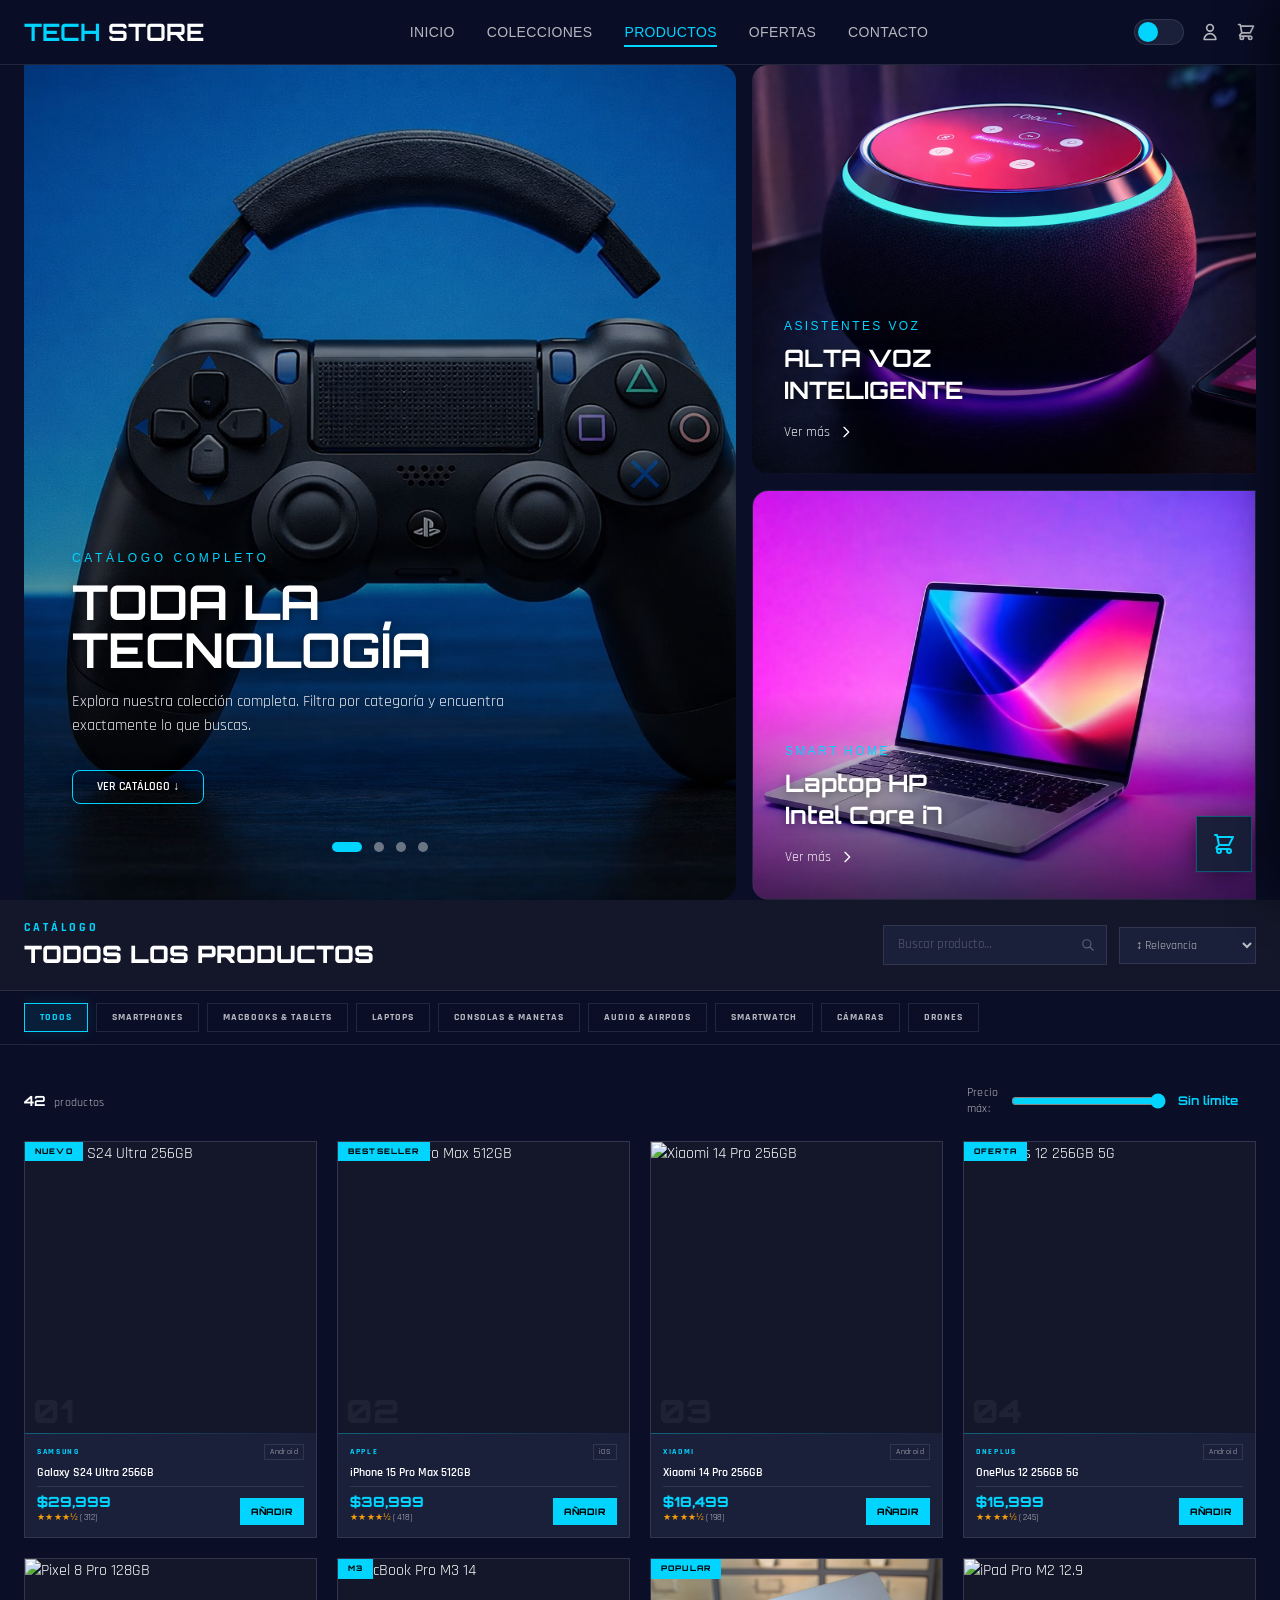
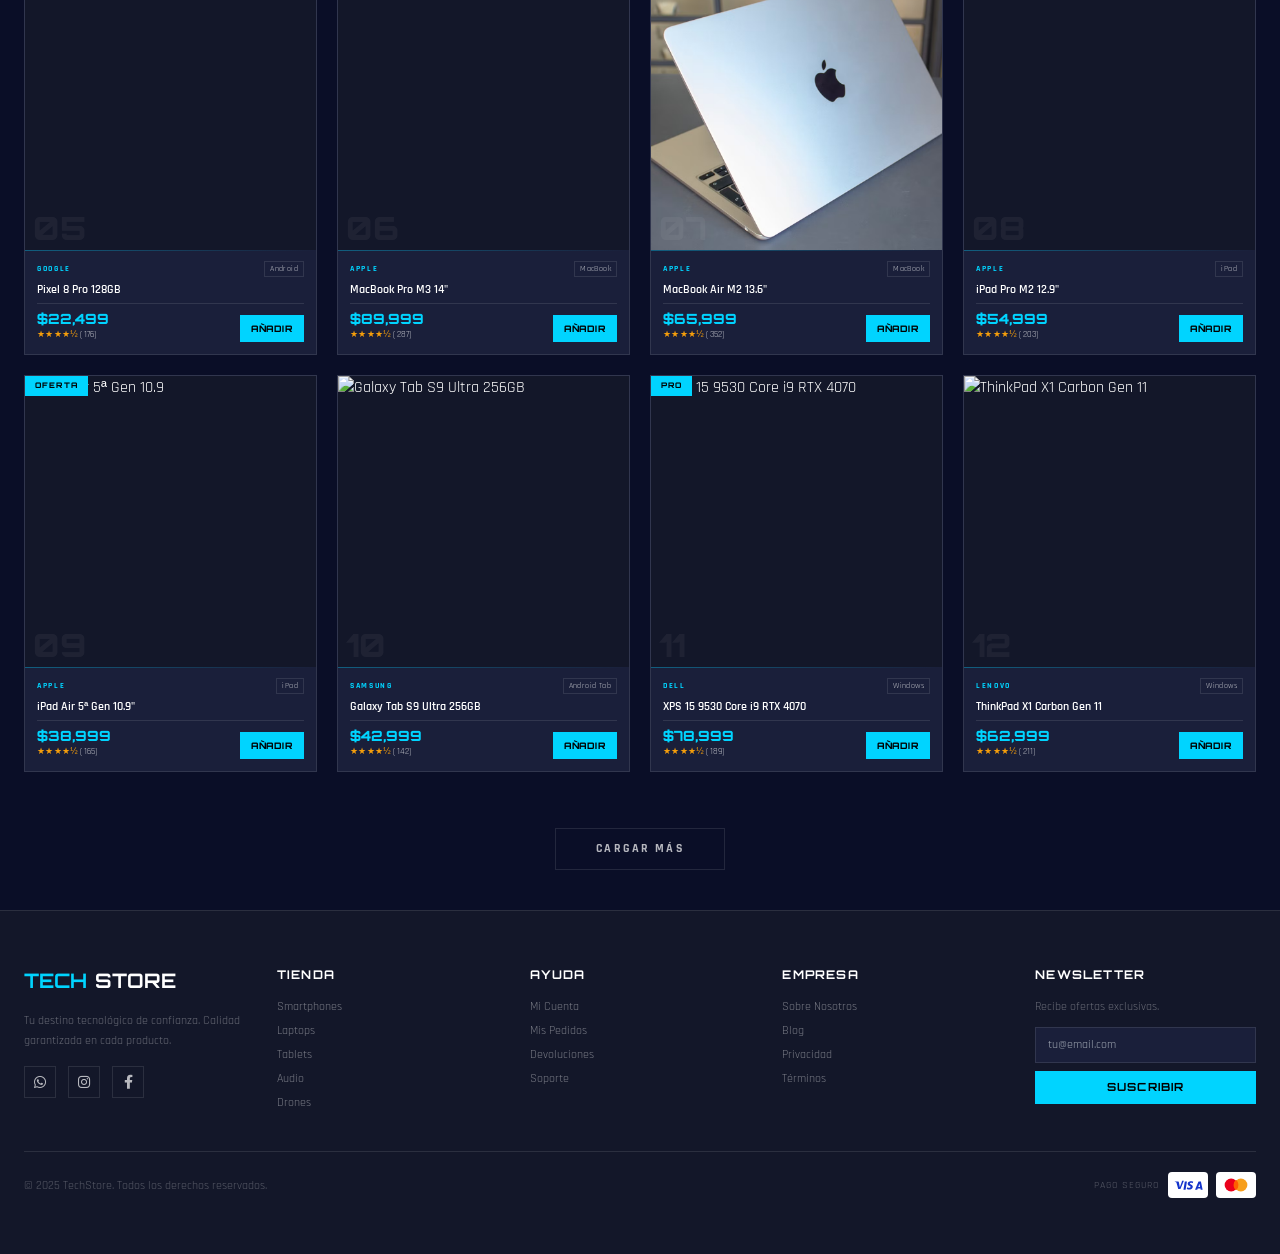
==== commit 9c94d33d: "Add files via upload" ====
--- a/tienda.html
+++ b/tienda.html
@@ -1,979 +1,993 @@
-<!DOCTYPE html>
-<html lang="es">
-<head>
-  <meta charset="UTF-8">
-  <meta name="viewport" content="width=device-width, initial-scale=1.0">
-  <title>TechStore — Tienda</title>
-  <script src="https://cdn.tailwindcss.com"></script>
-  <link rel="preconnect" href="https://fonts.googleapis.com">
-  <link rel="preconnect" href="https://fonts.gstatic.com" crossorigin>
-  <link href="https://fonts.googleapis.com/css2?family=Rajdhani:wght@300;400;500;600;700&family=Orbitron:wght@400;500;600;700;800;900&display=swap" rel="stylesheet">
-  <link rel="stylesheet" href="https://cdnjs.cloudflare.com/ajax/libs/font-awesome/6.0.0-beta3/css/all.min.css">
-  <link rel="stylesheet" href="styles.css">
-
-  <style>
-    /* ──────────────────────────────────────────────
-       HERO / SLIDER
-    ────────────────────────────────────────────── */
-    .hero-slide{position:absolute;top:0;left:0;width:100%;height:100%;opacity:0;transition:opacity .8s ease-in-out}
-    .hero-slide.active{opacity:1}
-    .hero-slide img{width:100%;height:100%;object-fit:cover}
-    .dot{width:10px;height:10px;border-radius:50%;background:rgba(255,255,255,.4);cursor:pointer;transition:all .3s}
-    .dot.active{background:var(--accent-primary);width:30px;border-radius:5px}
-    .clip-animate{clip-path:polygon(0 0,0 0,0 100%,0 100%);animation:clipReveal 1.1s cubic-bezier(.77,0,.175,1) forwards}
-    @keyframes clipReveal{to{clip-path:polygon(0 0,100% 0,100% 100%,0 100%)}}
-    .nav-link{position:relative;transition:color .3s;color:var(--text-secondary)}
-    .nav-link:hover,.nav-link.active-nav{color:var(--accent-primary)}
-    .nav-link::after{content:'';position:absolute;bottom:-5px;left:0;width:0;height:2px;background:var(--accent-primary);transition:width .3s}
-    .nav-link:hover::after,.nav-link.active-nav::after{width:100%}
-    .mobile-menu{transform:translateX(-100%);transition:transform .3s ease}
-    .mobile-menu.active{transform:translateX(0)}
-    .icon-btn{transition:all .3s;color:var(--text-secondary)}
-    .icon-btn:hover{transform:scale(1.05);color:var(--text-primary)}
-    .theme-toggle{width:50px;height:26px;background:var(--bg-card);border:1px solid var(--border-color);border-radius:13px;position:relative;cursor:pointer;transition:all .3s}
-    .theme-toggle-slider{width:20px;height:20px;background:var(--accent-primary);border-radius:50%;position:absolute;top:2px;left:3px;transition:transform .3s}
-    [data-theme="light"] .theme-toggle-slider{transform:translateX(24px)}
-
-    /* ──────────────────────────────────────────────
-       PRODUCT CARD — premium redesign
-    ────────────────────────────────────────────── */
-    .pcard{background:var(--bg-card);border:1px solid var(--border-color);display:flex;flex-direction:column;cursor:pointer;position:relative;overflow:hidden;transition:border-color .25s,transform .25s,box-shadow .25s}
-.pcard:hover{border-color:var(--accent-primary);transform:translateY(-5px);box-shadow:0 16px 48px rgba(0,0,0,.5)}
-.pcard-img{width:100%;aspect-ratio:1/1;overflow:hidden;background:var(--bg-secondary);position:relative}
-.pcard-img img{width:100%;height:100%;object-fit:cover;transition:transform .55s ease}
-.pcard:hover .pcard-img img{transform:scale(1.08)}
-.pcard-img::after{content:'';position:absolute;inset:0;background:repeating-linear-gradient(0deg,transparent,transparent 3px,rgba(0,212,255,.03) 3px,rgba(0,212,255,.03) 4px);opacity:0;transition:opacity .3s;pointer-events:none}
-.pcard:hover .pcard-img::after{opacity:1}
-.pcard-badge{position:absolute;top:0;left:0;padding:4px 10px;background:var(--accent-primary);color:#000;font-family:'Orbitron',sans-serif;font-size:.48rem;font-weight:800;letter-spacing:.15em;text-transform:uppercase;z-index:1}
-.pcard-num{position:absolute;bottom:6px;left:8px;font-family:'Orbitron',sans-serif;font-size:2rem;font-weight:900;color:rgba(255,255,255,.05);line-height:1;user-select:none;pointer-events:none}
-.pcard-wish{position:absolute;top:8px;right:8px;z-index:1;width:28px;height:28px;background:rgba(0,0,0,.5);border:1px solid rgba(255,255,255,.12);display:flex;align-items:center;justify-content:center;cursor:pointer;color:rgba(255,255,255,.5);backdrop-filter:blur(4px);opacity:0;transform:translateY(-4px);transition:opacity .2s,transform .2s,border-color .2s}
-.pcard:hover .pcard-wish{opacity:1;transform:translateY(0)}
-.pcard-wish:hover{border-color:var(--accent-primary);color:var(--accent-primary)}
-.pcard-sep{height:1px;background:linear-gradient(90deg,var(--accent-primary),transparent);opacity:.35;flex-shrink:0}
-.pcard-body{padding:10px 12px 12px;display:flex;flex-direction:column;gap:5px;flex:1}
-.pcard-meta{display:flex;align-items:center;justify-content:space-between}
-.pcard-brand{font-size:.52rem;font-weight:800;letter-spacing:.2em;text-transform:uppercase;color:var(--accent-primary)}
-.pcard-subcat{font-size:.5rem;color:var(--text-secondary);border:1px solid var(--border-color);padding:1px 5px;letter-spacing:.05em}
-.pcard-name{font-size:.73rem;font-weight:600;color:var(--text-primary);line-height:1.38;flex:1}
-.pcard-footer{display:flex;align-items:flex-end;justify-content:space-between;gap:6px;margin-top:auto;padding-top:8px;border-top:1px solid var(--border-color)}
-.pcard-price{font-family:'Orbitron',sans-serif;font-size:.88rem;font-weight:800;color:var(--accent-primary);display:block;line-height:1}
-.pcard-stars{color:#f59e0b;font-size:.56rem;letter-spacing:.3px;display:block;margin-top:2px}
-.pcard-rcount{font-size:.54rem;color:var(--text-secondary)}
-.pcard-add{padding:7px 11px;background:var(--accent-primary);color:#000;border:none;font-size:.56rem;font-weight:800;letter-spacing:.1em;text-transform:uppercase;cursor:pointer;transition:opacity .18s,transform .15s;font-family:'Orbitron',sans-serif;flex-shrink:0;align-self:flex-end;white-space:nowrap}
-.pcard-add:hover{opacity:.82;transform:translateY(-1px)}
-.pcard-add.in-cart{background:rgba(0,212,255,.1);border:1px solid var(--accent-primary);color:var(--accent-primary)}
-
-/* mobile: 2 col, padding mínimo */
-@media(max-width:640px){
-  .pcard-name{font-size:.68rem}
-  .pcard-price{font-size:.78rem}
-  .pcard-add{padding:6px 8px;font-size:.52rem}
-  .pcard-body{padding:8px 10px 10px}
-}
-
-    /* ──────────────────────────────────────────────
-       FILTER PILLS
-    ────────────────────────────────────────────── */
-    .filter-pill{
-      padding:6px 15px;
-      border:1px solid var(--border-color);
-      font-size:.62rem;font-weight:700;
-      letter-spacing:.1em;text-transform:uppercase;
-      cursor:pointer;color:var(--text-secondary);
-      background:transparent;
-      transition:all .2s;white-space:nowrap;
-      font-family:'Rajdhani',sans-serif;
-    }
-    .filter-pill:hover{border-color:var(--accent-primary);color:var(--accent-primary)}
-    .filter-pill.active{
-      background:rgba(0,212,255,.08);
-      border-color:var(--accent-primary);
-      color:var(--accent-primary);
-      box-shadow:0 0 14px rgba(0,212,255,.12);
-    }
-
-    /* ──────────────────────────────────────────────
-       SEARCH + SORT BAR
-    ────────────────────────────────────────────── */
-    #search-input{
-      background:var(--bg-card);border:1px solid var(--border-color);
-      color:var(--text-primary);font-family:'Rajdhani',sans-serif;
-      font-size:.82rem;padding:9px 36px 9px 14px;
-      outline:none;width:100%;transition:border-color .2s;
-    }
-    #search-input:focus{border-color:var(--accent-primary)}
-    #search-input::placeholder{color:var(--text-secondary);opacity:.4}
-
-    #sort-select{
-      background:var(--bg-card);border:1px solid var(--border-color);
-      color:var(--text-secondary);font-family:'Rajdhani',sans-serif;
-      font-size:.75rem;padding:9px 12px;cursor:pointer;outline:none;
-      transition:border-color .2s;
-    }
-    #sort-select:focus{border-color:var(--accent-primary)}
-
-    /* ── MOBILE SORT ── */
-    .mobile-sort-btn{
-      display:flex;align-items:center;gap:6px;flex-shrink:0;
-      padding:9px 13px;
-      background:var(--bg-card);border:1px solid var(--border-color);
-      color:var(--text-secondary);font-size:.68rem;font-weight:700;
-      letter-spacing:.1em;text-transform:uppercase;cursor:pointer;
-      font-family:'Rajdhani',sans-serif;transition:border-color .2s,color .2s;
-    }
-    .mobile-sort-btn:hover,.mobile-sort-btn.active{border-color:var(--accent-primary);color:var(--accent-primary)}
-    .mobile-sort-panel{
-      display:none;position:absolute;top:100%;left:0;right:0;z-index:50;
-      background:var(--bg-card);border:1px solid var(--border-color);
-      border-top:none;
-      box-shadow:0 12px 32px rgba(0,0,0,.5);overflow:hidden;
-    }
-    .mobile-sort-panel.open{display:block}
-    .sort-opt{
-      padding:11px 16px;font-size:.75rem;font-family:'Rajdhani',sans-serif;
-      letter-spacing:.08em;color:var(--text-secondary);cursor:pointer;
-      transition:background .15s,color .15s;
-      display:flex;align-items:center;justify-content:space-between;
-      border-bottom:1px solid var(--border-color);
-    }
-    .sort-opt:last-child{border-bottom:none}
-    .sort-opt:hover{background:rgba(0,212,255,.06);color:var(--accent-primary)}
-    .sort-opt.selected{color:var(--accent-primary);background:rgba(0,212,255,.04)}
-    .sort-opt.selected::after{content:'✓';font-size:.65rem}
-
-    /* ──────────────────────────────────────────────
-       PRICE RANGE
-    ────────────────────────────────────────────── */
-    .price-range{accent-color:var(--accent-primary);width:100%;cursor:pointer}
-
-    /* ──────────────────────────────────────────────
-       FILTER BAR SCROLL
-    ────────────────────────────────────────────── */
-    #filter-bar{overflow-x:auto;scrollbar-width:none;-webkit-overflow-scrolling:touch}
-    #filter-bar::-webkit-scrollbar{display:none}
-
-    /* ──────────────────────────────────────────────
-       CART FAB
-    ────────────────────────────────────────────── */
-    #cart-fab{
-      position:fixed;bottom:28px;right:28px;z-index:500;
-      width:56px;height:56px;
-      background:var(--bg-card);
-      border:1px solid rgba(0,212,255,.3);
-      display:flex;align-items:center;justify-content:center;
-      cursor:pointer;
-      box-shadow:0 4px 24px rgba(0,0,0,.55),0 0 0 1px rgba(0,212,255,.06);
-      transition:border-color .2s,box-shadow .2s,transform .2s;
-    }
-    #cart-fab:hover{border-color:var(--accent-primary);box-shadow:0 6px 32px rgba(0,212,255,.2);transform:scale(1.06)}
-    #cart-count{
-      position:absolute;top:-6px;right:-6px;
-      min-width:20px;height:20px;padding:0 4px;
-      background:var(--accent-primary);color:#000;font-weight:800;font-size:.62rem;
-      display:flex;align-items:center;justify-content:center;font-family:'Orbitron',sans-serif;
-    }
-
-    /* ──────────────────────────────────────────────
-       CART DRAWER
-    ────────────────────────────────────────────── */
-    #cart-drawer{
-      position:fixed;top:0;right:0;bottom:0;
-      width:min(420px,100vw);z-index:600;
-      background:var(--bg-primary);
-      border-left:1px solid var(--border-color);
-      transform:translateX(100%);
-      transition:transform .35s cubic-bezier(.4,0,.2,1);
-      display:flex;flex-direction:column;
-      box-shadow:-8px 0 40px rgba(0,0,0,.6);
-    }
-    #cart-drawer.open{transform:translateX(0)}
-    #cart-overlay{
-      position:fixed;inset:0;z-index:599;
-      background:rgba(0,0,0,.6);backdrop-filter:blur(3px);
-      opacity:0;pointer-events:none;transition:opacity .3s;
-    }
-    #cart-overlay.open{opacity:1;pointer-events:all}
-    .cart-item{border-bottom:1px solid var(--border-color)}
-    .cart-item:last-child{border-bottom:none}
-
-    /* ──────────────────────────────────────────────
-       TOAST
-    ────────────────────────────────────────────── */
-    #ts-toast{
-      position:fixed;bottom:100px;right:28px;z-index:700;
-      background:var(--bg-card);border:1px solid rgba(0,212,255,.3);
-      color:var(--text-primary);font-size:.73rem;letter-spacing:.06em;
-      padding:10px 18px;
-      transform:translateY(20px);opacity:0;transition:all .28s;pointer-events:none;
-    }
-    #ts-toast.show{transform:translateY(0);opacity:1}
-
-    /* ──────────────────────────────────────────────
-       PRODUCT MODAL — Premium full-screen panel (adaptado a tema)
-    ────────────────────────────────────────────── */
-    #pm-overlay {
-      position: fixed; inset: 0; z-index: 800;
-      background: rgba(0,0,0,.88);
-      backdrop-filter: blur(10px); -webkit-backdrop-filter: blur(10px);
-      display: none; align-items: center; justify-content: center;
-      padding: 16px;
-    }
-    #pm-overlay.open { display: flex; }
-
-    #pm-box {
-      background: var(--bg-card);  /* antes #080c1e */
-      border: 1px solid var(--border-color);
-      width: 100%; max-width: 900px;
-      max-height: 94vh; overflow: hidden;
-      display: flex; flex-direction: column;
-      box-shadow: 0 40px 100px rgba(0,0,0,.85), 0 0 0 1px rgba(0,212,255,.05);
-      position: relative;
-      animation: pm-in .22s ease;
-    }
-    @keyframes pm-in {
-      from { opacity:0; transform: translateY(12px) scale(.99); }
-      to   { opacity:1; transform: translateY(0)   scale(1);   }
-    }
-
-    #pm-topbar {
-      display: flex; align-items: center; justify-content: space-between;
-      padding: 0 22px; height: 46px;
-      border-bottom: 1px solid var(--border-color);
-      flex-shrink: 0;
-      background: rgba(0,212,255,.025);
-    }
-    #pm-topbar-left { display: flex; align-items: center; gap: 10px; }
-    #pm-brand-tag {
-      font-family: 'Orbitron', sans-serif;
-      font-size: .6rem; font-weight: 900;
-      letter-spacing: .22em; text-transform: uppercase;
-      color: var(--accent-primary);
-    }
-    #pm-subcat-tag {
-      font-size: .56rem; color: var(--text-secondary);
-      letter-spacing: .08em; padding: 2px 8px;
-      border: 1px solid var(--border-color);
-      text-transform: uppercase;
-    }
-    #pm-close {
-      width: 30px; height: 30px;
-      display: flex; align-items: center; justify-content: center;
-      background: none; border: 1px solid var(--border-color);
-      color: var(--text-secondary); cursor: pointer;
-      transition: border-color .18s, color .18s, background .18s;
-    }
-    #pm-close:hover { border-color: var(--accent-primary); color: var(--accent-primary); background: rgba(0,212,255,.05); }
-
-    #pm-body { display: flex; flex: 1; overflow: hidden; min-height: 0; }
-
-    #pm-img-panel {
-      width: 45%; flex-shrink: 0;
-      background: var(--bg-secondary);
-      position: relative; overflow: hidden;
-    }
-    #pm-main-img {
-      width: 100%; height: 100%;
-      object-fit: cover; display: block;
-      filter: brightness(.92);
-      transition: transform .5s ease;
-    }
-    #pm-img-panel:hover #pm-main-img { transform: scale(1.03); }
-
-    #pm-img-badge {
-      position: absolute; top: 0; right: 0;
-      font-family: 'Orbitron', sans-serif;
-      font-size: .5rem; font-weight: 800;
-      letter-spacing: .16em;
-      color: #000; background: var(--accent-primary);
-      padding: 5px 13px;
-    }
-
-    #pm-img-overlay {
-      position: absolute; bottom: 0; left: 0; right: 0;
-      padding: 28px 18px 16px;
-      background: linear-gradient(to top, rgba(0,0,0,.82), transparent);
-      display: flex; align-items: flex-end; justify-content: space-between;
-    }
-    #pm-img-overlay-right {
-      display: flex; flex-direction: column; align-items: flex-end; gap: 6px;
-    }
-    .pm-rating-chip {
-      font-family: 'Orbitron', sans-serif;
-      font-size: .65rem; font-weight: 700;
-      color: var(--text-primary);
-      background: rgba(0,0,0,.58);
-      padding: 4px 9px;
-      border: 1px solid rgba(255,255,255,.13);
-      backdrop-filter: blur(4px);
-    }
-    .pm-stock-dot  {
-      width: 7px; height: 7px; border-radius: 50%;
-      background: #22c55e; flex-shrink: 0;
-      box-shadow: 0 0 7px rgba(34,197,94,.65);
-      animation: pulse-dot 2s infinite;
-    }
-    @keyframes pulse-dot {
-      0%,100% { box-shadow: 0 0 6px rgba(34,197,94,.65); }
-      50%     { box-shadow: 0 0 13px rgba(34,197,94,.9);  }
-    }
-    .pm-stock-txt {
-      font-size: .58rem; font-weight: 700;
-      color: #86efac; letter-spacing: .08em; text-transform: uppercase;
-    }
-
-    #pm-details {
-      flex: 1; overflow-y: auto;
-      display: flex; flex-direction: column;
-      border-left: 1px solid var(--border-color);
-      scrollbar-width: thin; scrollbar-color: var(--border-color) transparent;
-    }
-    #pm-details::-webkit-scrollbar { width: 3px; }
-    #pm-details::-webkit-scrollbar-thumb { background: var(--border-color); }
-
-    #pm-details-content {
-      padding: 20px 22px;
-      display: flex; flex-direction: column;
-      gap: 14px; flex: 1;
-      position: relative;
-    }
-    #pm-deco {
-      position: absolute; top: 8px; right: 14px;
-      font-family: 'Orbitron', sans-serif;
-      font-size: 4.5rem; font-weight: 900;
-      color: rgba(0,212,255,.08);  /* más visible pero sutil */
-      line-height: 1; user-select: none; pointer-events: none;
-    }
-
-    #pm-name {
-      font-family: 'Orbitron', sans-serif;
-      font-size: .96rem; font-weight: 800;
-      color: var(--text-primary); line-height: 1.32;
-    }
-    .pm-div { height: 1px; background: var(--border-color); }
-
-    #pm-price-row { display: flex; align-items: baseline; gap: 10px; }
-    #pm-price {
-      font-family: 'Orbitron', sans-serif;
-      font-size: 1.5rem; font-weight: 800;
-      color: var(--accent-primary);
-    }
-    #pm-old-price { font-size: .82rem; color: var(--text-secondary); text-decoration: line-through; }
-
-    .pm-specs { display: grid; grid-template-columns: 1fr 1fr; gap: 6px; }
-    .pm-spec {
-      display: flex; flex-direction: column; gap: 2px;
-      padding: 8px 10px;
-      background: var(--bg-card);  /* antes rgba(255,255,255,.025) */
-      border: 1px solid var(--border-color);
-    }
-    .pm-spec-label { font-size: .54rem; font-weight: 800; letter-spacing: .16em; text-transform: uppercase; color: var(--text-secondary); }
-    .pm-spec-val   { font-size: .76rem; font-weight: 600; color: var(--text-primary); }
-
-    .pm-section-label {
-      font-size: .58rem; font-weight: 800;
-      letter-spacing: .16em; text-transform: uppercase;
-      color: var(--text-secondary);
-    }
-    .pm-colors { display: flex; flex-wrap: wrap; gap: 6px; margin-top: 7px; }
-    .pm-color-opt {
-      padding: 5px 14px;
-      border: 1px solid var(--border-color);
-      font-size: .65rem; font-weight: 600; letter-spacing: .06em;
-      color: var(--text-secondary); background: transparent;
-      cursor: pointer; transition: all .18s;
-      font-family: 'Rajdhani', sans-serif;
-      position: relative; overflow: hidden;
-    }
-    .pm-color-opt:hover { border-color: var(--accent-primary); color: var(--accent-primary); background: rgba(0,212,255,.05); }
-    .pm-color-opt.sel   { border-color: var(--accent-primary); color: var(--accent-primary); background: rgba(0,212,255,.05); }
-    .pm-color-opt.sel::after {
-      content: '✓'; position: absolute; top: 2px; right: 4px;
-      font-size: .48rem; color: var(--accent-primary);
-    }
-
-    .pm-qty-wrap { display: flex; align-items: center; gap: 0; margin-top: 8px; }
-    .pm-qty-btn {
-      width: 38px; height: 38px;
-      background: var(--bg-card);  /* antes rgba(255,255,255,.03) */
-      border: 1px solid var(--border-color);
-      color: var(--text-primary); font-size: 1.1rem; cursor: pointer;
-      display: flex; align-items: center; justify-content: center;
-      transition: border-color .18s, color .18s;
-    }
-    .pm-qty-btn:hover { border-color: var(--accent-primary); color: var(--accent-primary); }
-    #pm-qty-val {
-      width: 52px; height: 38px;
-      background: var(--bg-card);  /* antes rgba(255,255,255,.03) */
-      border-top: 1px solid var(--border-color);
-      border-bottom: 1px solid var(--border-color);
-      border-left: none; border-right: none;
-      text-align: center; color: var(--text-primary);
-      font-size: .88rem; font-weight: 700;
-      font-family: 'Orbitron', sans-serif;
-    }
-
-    #pm-shipping {
-      display: flex;
-      flex-wrap: wrap;
-      gap: 10px 18px;
-      padding: 10px 13px;
-      background: transparent !important;
-      border: none !important;
-    }
-
-    .pm-ship-items { 
-      display: contents; 
-    }
-
-    .pm-ship-item {
-      display: flex; 
-      align-items: center; 
-      gap: 7px;
-      font-size: 0.62rem; 
-      color: var(--text-secondary);
-    }
-
-    .pm-ship-item::before {
-      content: '';
-      width: 5px; 
-      height: 5px;
-      border-radius: 50%;
-      background: var(--accent-primary);
-      flex-shrink: 0;
-    }
-
-    #pm-shipping > svg:first-child { 
-      display: none; 
-    }
-
-    #pm-cta {
-      display: flex; gap: 8px;
-      padding: 0 22px 18px;
-      flex-shrink: 0;
-    }
-    #pm-add-btn {
-      flex: 1; padding: 14px;
-      background: var(--accent-primary); color: #000;
-      font-weight: 900; font-size: .72rem;
-      letter-spacing: .2em; text-transform: uppercase;
-      cursor: pointer; border: none;
-      font-family: 'Orbitron', sans-serif;
-      transition: opacity .2s, transform .15s;
-    }
-    #pm-add-btn:hover  { opacity: .88; transform: translateY(-1px); }
-    #pm-add-btn:active { transform: translateY(0); }
-    #pm-wish-btn {
-      width: 50px; flex-shrink: 0;
-      background: transparent;
-      border: 1px solid var(--border-color);
-      color: var(--text-secondary); cursor: pointer;
-      display: flex; align-items: center; justify-content: center;
-      transition: border-color .18s, color .18s, background .18s;
-    }
-    #pm-wish-btn:hover { border-color: var(--accent-primary); color: var(--accent-primary); background: rgba(0,212,255,.05); }
-
-    @media (max-width: 640px) {
-      #pm-overlay { padding: 0; align-items: flex-end; }
-      #pm-box {
-        max-height: 96vh; max-width: 100%;
-        border-left: none; border-right: none; border-bottom: none;
-        animation: pm-up .25s ease;
-      }
-      @keyframes pm-up {
-        from { opacity:0; transform: translateY(30px); }
-        to   { opacity:1; transform: translateY(0); }
-      }
-      #pm-body { flex-direction: column; overflow-y: auto; }
-      #pm-img-panel {
-        width: 100%;
-        height: 240px;
-        flex-shrink: 0;
-      }
-      #pm-details {
-        overflow-y: visible;
-        border-left: none;
-        border-top: 1px solid var(--border-color);
-      }
-      #pm-details-content { padding: 16px 16px 12px; gap: 12px; }
-      #pm-name  { font-size: .86rem; }
-      #pm-price { font-size: 1.3rem; }
-      #pm-deco  { display: none; }
-      #pm-cta   { padding: 0 16px 16px; }
-      .pm-specs { grid-template-columns: 1fr 1fr; }
-    }
-
-    /* ──────────────────────────────────────────────
-       EMPTY STATE
-    ────────────────────────────────────────────── */
-    .empty-grid{grid-column:1/-1;text-align:center;padding:80px 20px}
-
-    /* ──────────────────────────────────────────────
-       RESULTS + ACTIVE FILTER CHIP
-    ────────────────────────────────────────────── */
-    .active-filter-chip{
-      display:inline-flex;align-items:center;gap:5px;
-      padding:3px 10px;
-      background:rgba(0,212,255,.08);border:1px solid rgba(0,212,255,.3);
-      font-size:.6rem;font-weight:700;letter-spacing:.1em;
-      color:var(--accent-primary);text-transform:uppercase;
-      font-family:'Rajdhani',sans-serif;
-    }
-
-    /* === NUEVOS ESTILOS PARA EL HEADER OCULTABLE === */
-    header {
-      transition: transform 0.3s ease;
-    }
-    header.header-hidden {
-      transform: translateY(-100%);
-    }
-
-    /* === VARIABLES RGB PARA EL FONDO DEL HEADER === */
-    :root {
-      --bg-primary-rgb: 10, 14, 39;   /* dark mode */
-    }
-    [data-theme="light"] {
-      --bg-primary-rgb: 248, 249, 250; /* light mode */
-    }
-  </style>
-</head>
-<body>
-
-<!-- ══════════════════════════════════════════ HEADER ══ -->
-<header class="fixed top-0 left-0 right-0 z-50 backdrop-blur-md border-b border-[var(--border-color)]" style="background:rgba(var(--bg-primary-rgb), 0.96)">
-  <div class="container mx-auto px-4 md:px-6 py-4">
-    <div class="flex items-center justify-between">
-      <div class="flex items-center space-x-2">
-        <div class="orbitron text-2xl font-bold" style="color:var(--accent-primary)">TECH</div>
-        <div class="orbitron text-2xl font-bold" style="color:var(--text-primary)">STORE</div>
-      </div>
-      <nav class="hidden md:flex items-center space-x-8">
-        <a href="index.html" class="nav-link font-medium text-sm tracking-wide">INICIO</a>
-        <a href="#" class="nav-link font-medium text-sm tracking-wide">COLECCIONES</a>
-        <a href="tienda.html" class="nav-link active-nav font-medium text-sm tracking-wide">PRODUCTOS</a>
-        <a href="#" class="nav-link font-medium text-sm tracking-wide">OFERTAS</a>
-        <a href="#" class="nav-link font-medium text-sm tracking-wide">CONTACTO</a>
-      </nav>
-      <div class="flex items-center space-x-4">
-        <div class="theme-toggle" onclick="toggleTheme()"><div class="theme-toggle-slider"></div></div>
-        <button class="icon-btn hidden md:flex items-center">
-          <svg class="w-5 h-5" fill="none" stroke="currentColor" viewBox="0 0 24 24"><path stroke-linecap="round" stroke-linejoin="round" stroke-width="2" d="M16 7a4 4 0 11-8 0 4 4 0 018 0zM12 14a7 7 0 00-7 7h14a7 7 0 00-7-7z"/></svg>
-        </button>
-        <button class="icon-btn hidden md:flex items-center relative" onclick="openCart()">
-          <svg class="w-5 h-5" fill="none" stroke="currentColor" viewBox="0 0 24 24"><path stroke-linecap="round" stroke-linejoin="round" stroke-width="2" d="M3 3h2l.4 2M7 13h10l4-8H5.4M7 13L5.4 5M7 13l-2.293 2.293c-.63.63-.184 1.707.707 1.707H17m0 0a2 2 0 100 4 2 2 0 000-4zm-8 2a2 2 0 11-4 0 2 2 0 014 0z"/></svg>
-          <span id="header-cart-count" class="absolute -top-2 -right-2 min-w-[16px] h-4 px-1 orbitron text-[9px] font-black flex items-center justify-center hidden" style="background:var(--accent-primary);color:#000">0</span>
-        </button>
-        <button class="md:hidden icon-btn" onclick="toggleMobileMenu()">
-          <svg class="w-6 h-6" fill="none" stroke="currentColor" viewBox="0 0 24 24"><path stroke-linecap="round" stroke-linejoin="round" stroke-width="2" d="M4 6h16M4 12h16M4 18h16"/></svg>
-        </button>
-      </div>
-    </div>
-  </div>
-</header>
-
-<!-- ══════════════════════════════════════ MENÚ MÓVIL ══ -->
-<div class="mobile-menu fixed top-0 left-0 w-64 h-full z-40 shadow-2xl md:hidden" id="mobileMenu" style="background:var(--bg-secondary)">
-  <div class="p-6">
-    <button class="mb-8" onclick="toggleMobileMenu()">
-      <svg class="w-6 h-6" fill="none" stroke="currentColor" viewBox="0 0 24 24"><path stroke-linecap="round" stroke-linejoin="round" stroke-width="2" d="M6 18L18 6M6 6l12 12"/></svg>
-    </button>
-    <nav class="flex flex-col space-y-4">
-      <a href="index.html" class="nav-link font-medium text-base">INICIO</a>
-      <a href="#" class="nav-link font-medium text-base">COLECCIONES</a>
-      <a href="tienda.html" class="nav-link active-nav font-medium text-base">PRODUCTOS</a>
-      <a href="#" class="nav-link font-medium text-base">OFERTAS</a>
-      <a href="#" class="nav-link font-medium text-base">CONTACTO</a>
-    </nav>
-    <a href="https://wa.me/18098786115" target="_blank" class="mt-8 flex items-center space-x-2 px-4 py-2 rounded-lg bg-green-600 text-white">
-      <i class="fab fa-whatsapp text-base"></i><span>+1 809-878-6115</span>
-    </a>
-  </div>
-</div>
-
-<!-- ═══════════════════════════════════════════ HERO ══ -->
-<section class="hero-section relative" style="height:100svh;min-height:600px;padding-top:65px">
-  <div class="h-full w-full px-0 md:px-4 lg:px-6">
-    <div class="grid grid-cols-12 gap-0 md:gap-4 h-full">
-      <div class="main-hero col-span-12 md:col-span-7 relative overflow-hidden md:rounded-r-none lg:rounded-r-2xl clip-animate h-full">
-        <div class="slider-container absolute inset-0">
-          <div class="hero-slide active"><img src="img/fondo-1.png" alt="Gaming" class="w-full h-full object-cover"></div>
-          <div class="hero-slide"><img src="img/fondo-2.png" alt="Tech" class="w-full h-full object-cover"></div>
-          <div class="hero-slide"><img src="img/fondo-3.png" alt="Electronics" class="w-full h-full object-cover"></div>
-          <div class="hero-slide"><img src="img/fondo-4.png" alt="New" class="w-full h-full object-cover"></div>
-        </div>
-        <div class="absolute inset-0 bg-gradient-to-t from-black/60 via-black/20 to-transparent"></div>
-        <div class="absolute inset-0 flex flex-col justify-end pb-16 md:pb-24 px-8 md:px-12">
-          <p style="color:var(--accent-primary)" class="text-xs tracking-[.3em] font-medium mb-3 uppercase">Catálogo Completo</p>
-          <h1 class="orbitron text-white text-2xl md:text-4xl lg:text-5xl font-bold mb-4 leading-tight" style="text-shadow:0 2px 10px rgba(0,0,0,.5)">TODA LA<br>TECNOLOGÍA</h1>
-          <p class="text-white/90 text-sm md:text-base mb-8 max-w-md leading-relaxed">Explora nuestra colección completa. Filtra por categoría y encuentra exactamente lo que buscas.</p>
-          <button onclick="document.getElementById('store-body').scrollIntoView({behavior:'smooth'})" class="btn-shop self-start px-6 py-2 text-white font-semibold text-xs uppercase" style="border:1px solid var(--accent-primary);border-radius:8px">VER CATÁLOGO ↓</button>
-          <div class="absolute bottom-8 md:bottom-12 left-1/2 -translate-x-1/2 flex space-x-3">
-            <div class="dot active" data-slide="0"></div><div class="dot" data-slide="1"></div><div class="dot" data-slide="2"></div><div class="dot" data-slide="3"></div>
-          </div>
-        </div>
-      </div>
-      <div class="side-cards hidden md:flex col-span-5 flex-col gap-4 pr-0">
-        <div class="card-1 relative overflow-hidden rounded-l-2xl rounded-r-none flex-1 group cursor-pointer clip-animate">
-          <img src="img/fondo-6.png" alt="Audio" class="absolute inset-0 w-full h-full object-cover">
-          <div class="absolute inset-0 bg-gradient-to-t from-black/70 via-transparent to-transparent"></div>
-          <div class="relative h-full flex flex-col justify-end p-8 text-white">
-            <p class="text-xs tracking-[.2em] font-medium mb-2 uppercase" style="color:var(--accent-primary)">Asistentes Voz</p>
-            <h3 class="orbitron text-2xl font-bold" style="text-shadow:0 2px 10px rgba(0,0,0,.5)">ALTA VOZ <br>INTELIGENTE</h3>
-            <div class="mt-4 flex items-center space-x-2">
-              <a href="tienda.html?filter=audio" class="text-sm opacity-90">Ver más</a>
-              <svg class="w-4 h-4 transform group-hover:translate-x-1 transition-transform" fill="none" stroke="currentColor" viewBox="0 0 24 24"><path stroke-linecap="round" stroke-linejoin="round" stroke-width="2" d="M9 5l7 7-7 7"/></svg>
-            </div>
-          </div>
-        </div>
-        <div class="card-2-fixed relative overflow-hidden rounded-l-2xl rounded-r-none flex-1 group cursor-pointer clip-animate" style="border:1px solid var(--border-color)">
-          <img src="img/fondo-5.png" alt="Speaker" class="absolute inset-0 w-full h-full object-cover">
-          <div class="absolute inset-0 bg-gradient-to-t from-black/65 via-transparent to-transparent"></div>
-          <div class="relative h-full flex flex-col justify-end p-8 text-white">
-            <p class="text-xs tracking-[.2em] font-medium mb-2 uppercase" style="color:var(--accent-primary)">Smart Home</p>
-            <h3 class="orbitron text-2xl font-bold" style="text-shadow:0 2px 10px rgba(0,0,0,.5)">Laptop HP<br>Intel Core i7</h3>
-            <div class="mt-4 flex items-center space-x-2">
-              <a href="tienda.html?filter=audio" class="text-sm opacity-90">Ver más</a>
-              <svg class="w-4 h-4 transform group-hover:translate-x-1 transition-transform" fill="none" stroke="currentColor" viewBox="0 0 24 24"><path stroke-linecap="round" stroke-linejoin="round" stroke-width="2" d="M9 5l7 7-7 7"/></svg>
-            </div>
-          </div>
-        </div>
-      </div>
-    </div>
-  </div>
-</section>
-
-<!-- ══════════════════════════════════════ STORE BODY ══ -->
-<div id="store-body" style="background:var(--bg-primary);min-height:100vh">
-
-  <!-- Store header bar -->
-  <div style="background:var(--bg-secondary);border-bottom:1px solid var(--border-color)">
-    <div class="container mx-auto px-3 md:px-6 py-5">
-      <div class="flex flex-col gap-3">
-        <!-- Row 1: title + desktop controls -->
-        <div class="flex items-start md:items-center justify-between gap-4">
-          <div>
-            <p class="text-xs tracking-[.25em] uppercase font-bold mb-0.5" style="color:var(--accent-primary)">Catálogo</p>
-            <h2 class="orbitron text-lg md:text-2xl font-black" style="color:var(--text-primary)" id="store-title">TODOS LOS PRODUCTOS</h2>
-          </div>
-          <!-- desktop: search + sort -->
-          <div class="hidden md:flex items-center gap-3 flex-shrink-0">
-            <div class="relative w-56">
-              <input type="text" id="search-input" placeholder="Buscar producto…" oninput="applyFilters()">
-              <svg class="absolute right-3 top-1/2 -translate-y-1/2 w-3.5 h-3.5 pointer-events-none" style="color:var(--text-secondary);opacity:.4" fill="none" stroke="currentColor" viewBox="0 0 24 24"><path stroke-linecap="round" stroke-linejoin="round" stroke-width="2" d="M21 21l-6-6m2-5a7 7 0 11-14 0 7 7 0 0114 0z"/></svg>
-            </div>
-            <select id="sort-select" onchange="applyFilters()">
-              <option value="default">↕ Relevancia</option>
-              <option value="price-asc">↑ Precio: Menor</option>
-              <option value="price-desc">↓ Precio: Mayor</option>
-              <option value="rating">★ Mejor valorados</option>
-            </select>
-          </div>
-        </div>
-
-        <!-- Row 2: mobile — search + sort -->
-        <div class="md:hidden relative">
-          <div class="flex gap-2">
-            <div class="relative flex-1">
-              <input type="text" id="search-input-m"
-                style="width:100%;background:var(--bg-card);border:1px solid var(--border-color);color:var(--text-primary);font-family:'Rajdhani',sans-serif;font-size:.82rem;padding:9px 36px 9px 12px;outline:none;"
-                placeholder="Buscar…" oninput="syncSearch(this.value)">
-              <svg class="absolute right-3 top-1/2 -translate-y-1/2 w-3.5 h-3.5 pointer-events-none" style="color:var(--text-secondary);opacity:.4" fill="none" stroke="currentColor" viewBox="0 0 24 24"><path stroke-linecap="round" stroke-linejoin="round" stroke-width="2" d="M21 21l-6-6m2-5a7 7 0 11-14 0 7 7 0 0114 0z"/></svg>
-            </div>
-            <button class="mobile-sort-btn" id="mobile-sort-btn" onclick="toggleSortPanel()">
-              <svg class="w-3.5 h-3.5" fill="none" stroke="currentColor" viewBox="0 0 24 24"><path stroke-linecap="round" stroke-linejoin="round" stroke-width="2" d="M3 6h18M7 12h10m-6 6h2"/></svg>
-              <span id="mobile-sort-label">Orden</span>
-            </button>
-          </div>
-          <!-- Sort dropdown -->
-          <div class="mobile-sort-panel" id="mobile-sort-panel">
-            <div class="sort-opt selected" data-val="default"    onclick="setSort('default','↕ Relevancia')">↕ Relevancia</div>
-            <div class="sort-opt"          data-val="price-asc"  onclick="setSort('price-asc','↑ Precio: Menor')">↑ Precio: Menor</div>
-            <div class="sort-opt"          data-val="price-desc" onclick="setSort('price-desc','↓ Precio: Mayor')">↓ Precio: Mayor</div>
-            <div class="sort-opt"          data-val="rating"     onclick="setSort('rating','★ Valorados')">★ Mejor valorados</div>
-          </div>
-        </div>
-      </div>
-    </div>
-  </div>
-
-  <!-- Filter bar — sticky (con id para manipular) -->
-  <div id="filter-bar-container" style="background:var(--bg-primary);border-bottom:1px solid var(--border-color);position:sticky;top:65px;z-index:40">
-    <div class="container mx-auto px-3 md:px-6">
-      <div id="filter-bar" class="flex items-center gap-2 py-3"></div>
-    </div>
-  </div>
-
-  <!-- Main content -->
-  <div class="container mx-auto px-2 md:px-6 py-6 md:py-10">
-
-    <!-- Results row -->
-    <div class="flex items-center justify-between mb-4 md:mb-6 px-1 md:px-0">
-      <div class="flex items-center gap-3 flex-wrap">
-        <p class="text-xs tracking-wide" style="color:var(--text-secondary)">
-          <span id="results-count" class="font-bold orbitron text-sm" style="color:var(--text-primary)">0</span>
-          <span class="ml-1 hidden sm:inline">productos</span>
-        </p>
-        <span id="active-filter-chip" class="active-filter-chip" style="display:none"></span>
-      </div>
-      <!-- Price range desktop -->
-      <div class="hidden md:flex items-center gap-3">
-        <span class="text-xs tracking-wide" style="color:var(--text-secondary)">Precio máx:</span>
-        <input type="range" id="price-range" min="500" max="200000" value="200000" step="500" class="price-range w-28" oninput="updatePriceLabel();applyFilters()">
-        <span id="price-label" class="orbitron text-xs font-bold" style="color:var(--accent-primary);min-width:78px">Sin límite</span>
-      </div>
-    </div>
-
-    <!-- Product grid -->
-    <div id="product-grid" class="grid grid-cols-2 sm:grid-cols-2 md:grid-cols-3 lg:grid-cols-4 gap-2 md:gap-5"></div>
-
-    <!-- Load more -->
-    <div class="text-center mt-10 md:mt-14" id="load-more-wrap" style="display:none">
-      <button onclick="loadMore()" class="px-10 py-3 text-xs font-bold tracking-[.18em] uppercase transition-all duration-200 hover:border-[var(--accent-primary)] hover:text-[var(--accent-primary)]" style="border:1px solid var(--border-color);color:var(--text-secondary);background:transparent;cursor:pointer;font-family:'Rajdhani',sans-serif">CARGAR MÁS</button>
-    </div>
-  </div>
-</div>
-
-<!-- ══════════════════════════════════════════ FOOTER ══ -->
-<footer style="background:var(--bg-secondary);border-top:1px solid var(--border-color)">
-  <div class="container mx-auto px-4 md:px-6 py-14">
-    <div class="grid grid-cols-2 md:grid-cols-5 gap-8 mb-10">
-      <div class="col-span-2 md:col-span-1">
-        <div class="flex items-center space-x-2 mb-4">
-          <div class="orbitron text-xl font-bold" style="color:var(--accent-primary)">TECH</div>
-          <div class="orbitron text-xl font-bold text-white">STORE</div>
-        </div>
-        <p class="text-xs leading-relaxed mb-4" style="color:var(--text-secondary);opacity:.5">Tu destino tecnológico de confianza. Calidad garantizada en cada producto.</p>
-        <div class="flex gap-3">
-          <a href="https://wa.me/18098786115" class="w-8 h-8 flex items-center justify-center" style="border:1px solid var(--border-color);color:var(--text-secondary);transition:all .2s"><i class="fab fa-whatsapp text-sm"></i></a>
-          <a href="#" class="w-8 h-8 flex items-center justify-center" style="border:1px solid var(--border-color);color:var(--text-secondary);transition:all .2s"><i class="fab fa-instagram text-sm"></i></a>
-          <a href="#" class="w-8 h-8 flex items-center justify-center" style="border:1px solid var(--border-color);color:var(--text-secondary);transition:all .2s"><i class="fab fa-facebook-f text-sm"></i></a>
-        </div>
-      </div>
-      <div>
-        <h5 class="orbitron text-xs font-bold text-white mb-4 tracking-widest">TIENDA</h5>
-        <ul class="space-y-2 text-xs" style="color:var(--text-secondary);opacity:.6">
-          <li><a href="tienda.html?filter=smartphones" style="transition:color .2s" onmouseover="this.style.color='var(--accent-primary)'" onmouseout="this.style.color=''">Smartphones</a></li>
-          <li><a href="tienda.html?filter=laptops" style="transition:color .2s" onmouseover="this.style.color='var(--accent-primary)'" onmouseout="this.style.color=''">Laptops</a></li>
-          <li><a href="tienda.html?filter=macbooks" style="transition:color .2s" onmouseover="this.style.color='var(--accent-primary)'" onmouseout="this.style.color=''">Tablets</a></li>
-          <li><a href="tienda.html?filter=audio" style="transition:color .2s" onmouseover="this.style.color='var(--accent-primary)'" onmouseout="this.style.color=''">Audio</a></li>
-          <li><a href="tienda.html?filter=drones" style="transition:color .2s" onmouseover="this.style.color='var(--accent-primary)'" onmouseout="this.style.color=''">Drones</a></li>
-        </ul>
-      </div>
-      <div>
-        <h5 class="orbitron text-xs font-bold text-white mb-4 tracking-widest">AYUDA</h5>
-        <ul class="space-y-2 text-xs" style="color:var(--text-secondary);opacity:.6">
-          <li><a href="#">Mi Cuenta</a></li><li><a href="#">Mis Pedidos</a></li>
-          <li><a href="#">Devoluciones</a></li><li><a href="#">Soporte</a></li>
-        </ul>
-      </div>
-      <div>
-        <h5 class="orbitron text-xs font-bold text-white mb-4 tracking-widest">EMPRESA</h5>
-        <ul class="space-y-2 text-xs" style="color:var(--text-secondary);opacity:.6">
-          <li><a href="#">Sobre Nosotros</a></li><li><a href="#">Blog</a></li>
-          <li><a href="#">Privacidad</a></li><li><a href="#">Términos</a></li>
-        </ul>
-      </div>
-      <div>
-        <h5 class="orbitron text-xs font-bold text-white mb-4 tracking-widest">NEWSLETTER</h5>
-        <p class="text-xs mb-3" style="color:var(--text-secondary);opacity:.5">Recibe ofertas exclusivas.</p>
-        <input type="email" placeholder="tu@email.com" style="width:100%;padding:8px 12px;background:var(--bg-card);color:var(--text-primary);border:1px solid var(--border-color);font-size:.73rem;outline:none;margin-bottom:8px">
-        <button style="width:100%;padding:8px;background:var(--accent-primary);color:#000;font-weight:700;font-size:.7rem;letter-spacing:.1em;cursor:pointer;font-family:'Orbitron',sans-serif">SUSCRIBIR</button>
-      </div>
-    </div>
-    <div style="border-top:1px solid var(--border-color);padding-top:20px;display:flex;flex-wrap:wrap;gap:12px;align-items:center;justify-content:space-between">
-      <p style="font-size:.72rem;color:var(--text-secondary);opacity:.4">© 2025 TechStore. Todos los derechos reservados.</p>
-      <div class="flex items-center gap-2">
-        <span style="font-size:.62rem;color:var(--text-secondary);opacity:.4;letter-spacing:.08em">PAGO SEGURO</span>
-        <div style="width:40px;height:26px;border-radius:4px;overflow:hidden;background:#fff;display:flex;align-items:center;justify-content:center">
-          <svg viewBox="0 0 48 32" width="40" height="26"><path d="M21.055 21.932h-2.653l1.66-10.264h2.652l-1.659 10.264zm-4.56-10.264l-2.54 7.013-.298-1.513-.895-4.568s-.11-.932-1.266-.932H7.193l-.044.156s1.21.25 2.625.975l2.183 8.133h2.764l4.233-10.264h-2.459zm23.1 10.264h2.406l-2.098-10.264h-2.098c-.947 0-1.178.73-1.178.73l-3.965 9.534h2.764l.55-1.513h3.366l.253 1.513zm-2.922-3.591l1.385-3.788.77 3.788h-2.155zm-6.72-4.486l.374-2.187s-1.155-.437-2.353-.437c-1.298 0-4.384.562-4.384 3.306 0 2.588 3.625 2.62 3.625 3.98 0 1.358-3.25 1.108-4.318.25l-.386 2.25s1.165.562 2.949.562c1.782 0 4.47-.906 4.47-3.43 0-2.619-3.658-2.807-3.658-3.98 0-1.171 2.728-.999 3.68-.313z" fill="#1434CB"/></svg>
-        </div>
-        <div style="width:40px;height:26px;border-radius:4px;overflow:hidden;background:#fff;display:flex;align-items:center;justify-content:center">
-          <svg viewBox="0 0 48 32" width="40" height="26"><circle cx="18" cy="16" r="8" fill="#EB001B"/><circle cx="30" cy="16" r="8" fill="#F79E1B"/><path d="M24 9.6a7.97 7.97 0 0 0-3 6.4c0 2.56 1.2 4.84 3 6.4a7.97 7.97 0 0 0 3-6.4c0-2.56-1.2-4.84-3-6.4z" fill="#FF5F00"/></svg>
-        </div>
-      </div>
-    </div>
-  </div>
-</footer>
-
-<!-- ═══════════════════════════════════════ CART FAB ══ -->
-<button id="cart-fab" onclick="openCart()" title="Ver carrito">
-  <svg class="w-6 h-6" fill="none" stroke="currentColor" viewBox="0 0 24 24" style="color:var(--accent-primary)"><path stroke-linecap="round" stroke-linejoin="round" stroke-width="2" d="M3 3h2l.4 2M7 13h10l4-8H5.4M7 13L5.4 5M7 13l-2.293 2.293c-.63.63-.184 1.707.707 1.707H17m0 0a2 2 0 100 4 2 2 0 000-4zm-8 2a2 2 0 11-4 0 2 2 0 014 0z"/></svg>
-  <span id="cart-count" style="display:none">0</span>
-</button>
-
-<!-- ════════════════════════════════════ CART DRAWER ══ -->
-<div id="cart-overlay" onclick="closeCart()"></div>
-<div id="cart-drawer">
-  <div style="padding:18px 22px;border-bottom:1px solid var(--border-color);display:flex;align-items:center;justify-content:space-between;flex-shrink:0">
-    <h3 class="orbitron text-sm font-bold tracking-widest" style="color:var(--text-primary)">CARRITO</h3>
-    <button onclick="closeCart()" style="color:var(--text-secondary);cursor:pointer;transition:color .2s;background:none;border:none" onmouseover="this.style.color='var(--accent-primary)'" onmouseout="this.style.color='var(--text-secondary)'">
-      <svg class="w-5 h-5" fill="none" stroke="currentColor" viewBox="0 0 24 24"><path stroke-linecap="round" stroke-linejoin="round" stroke-width="2" d="M6 18L18 6M6 6l12 12"/></svg>
-    </button>
-  </div>
-  <div id="cart-items" style="flex:1;overflow-y:auto;padding:14px 20px"></div>
-  <div id="cart-footer" style="padding:18px 22px;border-top:1px solid var(--border-color);flex-shrink:0">
-    <div style="display:flex;justify-content:space-between;align-items:center;margin-bottom:14px">
-      <span class="text-xs tracking-[.12em] uppercase" style="color:var(--text-secondary)">Total</span>
-      <span id="cart-total" class="orbitron font-bold text-lg" style="color:var(--accent-primary)">$0</span>
-    </div>
-    <button onclick="checkout()" style="width:100%;padding:13px;background:var(--accent-primary);color:#000;font-weight:800;font-size:.73rem;letter-spacing:.16em;text-transform:uppercase;cursor:pointer;border:none;font-family:'Orbitron',sans-serif;transition:opacity .2s">FINALIZAR COMPRA</button>
-    <button onclick="clearCart()" style="width:100%;padding:9px;margin-top:7px;background:transparent;border:1px solid var(--border-color);color:var(--text-secondary);font-size:.68rem;letter-spacing:.1em;cursor:pointer;transition:all .2s;font-family:'Rajdhani',sans-serif">VACIAR CARRITO</button>
-  </div>
-</div>
-
-<!-- ═══════════════════════════ PRODUCT MODAL ══ -->
-<div id="pm-overlay" onclick="closeModal()">
-  <div id="pm-box" onclick="event.stopPropagation()">
-
-    <!-- top bar -->
-    <div id="pm-topbar">
-      <div id="pm-topbar-left">
-        <span id="pm-brand-tag"></span>
-        <span id="pm-subcat-tag"></span>
-      </div>
-      <button id="pm-close" onclick="closeModal()">
-        <svg width="13" height="13" viewBox="0 0 24 24" fill="none" stroke="currentColor" stroke-width="2.5">
-          <path d="M6 18L18 6M6 6l12 12"/>
-        </svg>
-      </button>
-    </div>
-
-    <!-- body: image + details -->
-    <div id="pm-body">
-
-      <!-- IMAGE PANEL -->
-      <div id="pm-img-panel">
-        <img id="pm-main-img" src="" alt="">
-
-        <!-- badge top-right -->
-        <div id="pm-img-badge">BESTSELLER</div>
-
-        <!-- bottom overlay -->
-        <div id="pm-img-overlay">
-          <div id="pm-img-price-over"><!-- poblado por JS si es necesario --></div>
-          <div class="flex items-center gap-1 ml-0 mr-auto">
-            <div class="pm-stock-dot"></div>
-            <span class="pm-stock-txt">En Stock</span>
-          </div>
-          <div id="pm-img-overlay-right">
-            <div class="pm-rating-chip" id="pm-rating-chip">★ —</div>
-          </div>
-        </div>
-      </div>
-
-      <!-- DETAILS PANEL -->
-      <div id="pm-details">
-        <div id="pm-details-content">
-
-          <!-- decorative number -->
-          <div id="pm-deco">01</div>
-
-          <!-- name -->
-          <h2 id="pm-name"></h2>
-
-          <!-- stars + reviews -->
-          <div style="display:flex;align-items:center;gap:8px">
-            <span id="pm-stars" style="color:#f59e0b;font-size:.82rem;letter-spacing:1px"></span>
-            <span id="pm-review-txt" style="font-size:.68rem;color:var(--text-secondary)"></span>
-          </div>
-
-          <div class="pm-div"></div>
-
-          <!-- price -->
-          <div id="pm-price-row">
-            <span id="pm-price"></span>
-            <span id="pm-old-price"></span>
-          </div>
-
-          <!-- specs grid -->
-          <div class="pm-specs" id="pm-specs"></div>
-
-          <div class="pm-div"></div>
-
-          <!-- colors / variants -->
-          <div id="pm-colors-wrap">
-            <span class="pm-section-label">Variantes disponibles</span>
-            <div class="pm-colors" id="pm-colors"></div>
-          </div>
-
-          <!-- qty -->
-          <div>
-            <span class="pm-section-label">Cantidad</span>
-            <div class="pm-qty-wrap">
-              <button class="pm-qty-btn" onclick="changeQty(-1)">−</button>
-              <input id="pm-qty-val" type="text" value="1" readonly>
-              <button class="pm-qty-btn" onclick="changeQty(1)">+</button>
-            </div>
-          </div>
-
-          <!-- shipping / perks -->
-          <div id="pm-shipping">
-            <div class="pm-ship-items">
-              <div class="pm-ship-item">Envío gratuito</div>
-              <div class="pm-ship-item">Garantía de 1 año</div>
-              <div class="pm-ship-item">Devolución en 30 días</div>
-            </div>
-          </div>
-
-        </div><!-- /pm-details-content -->
-
-        <!-- CTA pinned at the bottom -->
-        <div id="pm-cta">
-          <button id="pm-add-btn" onclick="modalAddToCart()">AÑADIR AL CARRITO</button>
-          <button id="pm-wish-btn" title="Guardar en favoritos" onclick="wishlist(event, 0)">
-            <svg width="17" height="17" fill="none" stroke="currentColor" viewBox="0 0 24 24">
-              <path stroke-linecap="round" stroke-linejoin="round" stroke-width="2"
-                d="M4.318 6.318a4.5 4.5 0 000 6.364L12 20.364l7.682-7.682a4.5 4.5 0 00-6.364-6.364L12 7.636l-1.318-1.318a4.5 4.5 0 00-6.364 0z"/>
-            </svg>
-          </button>
-        </div>
-
-      </div><!-- /pm-details -->
-    </div><!-- /pm-body -->
-  </div><!-- /pm-box -->
-</div><!-- /pm-overlay -->
-
-<!-- ══════════════════════════════════════════ TOAST ══ -->
-<div id="ts-toast"></div>
-
-<!-- ══════════════════════════════════════════ JS ══ -->
-<script src="tienda.js"></script>
-<script src="fixes.js"></script>
-
-<!-- Script para ocultar/mostrar el header con el scroll y ajustar la barra de filtros -->
-<script>
-  (function() {
-    const header = document.querySelector('header');
-    const filterBar = document.getElementById('filter-bar-container');
-    if (!header || !filterBar) return;
-
-    let lastScrollY = window.scrollY;
-    let ticking = false;
-
-    function updateHeaderAndFilter() {
-      const currentScrollY = window.scrollY;
-      
-      if (currentScrollY > lastScrollY && currentScrollY > 100) {
-        // Scroll hacia abajo: ocultar header y subir la barra de filtros
-        header.classList.add('header-hidden');
-        filterBar.style.top = '0';
-      } else {
-        // Scroll hacia arriba: mostrar header y bajar la barra de filtros
-        header.classList.remove('header-hidden');
-        filterBar.style.top = '65px';
-      }
-      
-      lastScrollY = currentScrollY;
-      ticking = false;
-    }
-
-    window.addEventListener('scroll', () => {
-      if (!ticking) {
-        window.requestAnimationFrame(updateHeaderAndFilter);
-        ticking = true;
-      }
-    });
-  })();
-</script>
-
-</body>
+<!DOCTYPE html>
+<html lang="es">
+<head>
+  <meta charset="UTF-8">
+  <meta name="viewport" content="width=device-width, initial-scale=1.0">
+  <title>TechStore — Tienda | Productos Electrónicos y Accesorios</title>
+  <meta name="description" content="Explora el catálogo completo de TechStore: smartphones, laptops, tablets, audífonos, consolas, drones y más. Encuentra lo que buscas al mejor precio.">
+  <meta name="robots" content="index, follow">
+  <link rel="canonical" href="https://techstore-lr.netlify.app/tienda.html">
+  <meta property="og:type" content="website">
+  <meta property="og:title" content="TechStore — Tienda | Productos Electrónicos y Accesorios">
+  <meta property="og:description" content="Explora el catálogo completo de TechStore: smartphones, laptops, tablets, audífonos, consolas, drones y más.">
+  <meta property="og:url" content="https://techstore-lr.netlify.app/tienda.html">
+  <meta property="og:image" content="https://techstore-lr.netlify.app/img/fondo-1.avif">
+  <meta name="twitter:card" content="summary_large_image">
+  <meta name="twitter:title" content="TechStore — Tienda | Productos Electrónicos y Accesorios">
+  <meta name="twitter:description" content="Explora el catálogo completo de TechStore.">
+  <link rel="preload" as="image" href="img/fondo-1.avif" fetchpriority="high">
+  <link rel="stylesheet" href="css/tailwind.css">
+  <link rel="preconnect" href="https://fonts.googleapis.com">
+  <link rel="preconnect" href="https://fonts.gstatic.com" crossorigin>
+  <link href="https://fonts.googleapis.com/css2?family=Rajdhani:wght@300;400;500;600;700&family=Orbitron:wght@400;500;600;700;800;900&display=swap" rel="stylesheet">
+  <link rel="stylesheet" href="https://cdnjs.cloudflare.com/ajax/libs/font-awesome/6.0.0-beta3/css/all.min.css">
+  <link rel="stylesheet" href="styles.css">
+
+  <style>
+    /* ──────────────────────────────────────────────
+       HERO / SLIDER
+    ────────────────────────────────────────────── */
+    .hero-slide{position:absolute;top:0;left:0;width:100%;height:100%;opacity:0;transition:opacity .8s ease-in-out}
+    .hero-slide.active{opacity:1}
+    .hero-slide img{width:100%;height:100%;object-fit:cover}
+    .dot{width:10px;height:10px;border-radius:50%;background:rgba(255,255,255,.4);cursor:pointer;transition:all .3s}
+    .dot.active{background:var(--accent-primary);width:30px;border-radius:5px}
+    .clip-animate{clip-path:polygon(0 0,0 0,0 100%,0 100%);animation:clipReveal 1.1s cubic-bezier(.77,0,.175,1) forwards}
+    @keyframes clipReveal{to{clip-path:polygon(0 0,100% 0,100% 100%,0 100%)}}
+    .nav-link{position:relative;transition:color .3s;color:var(--text-secondary)}
+    .nav-link:hover,.nav-link.active-nav{color:var(--accent-primary)}
+    .nav-link::after{content:'';position:absolute;bottom:-5px;left:0;width:0;height:2px;background:var(--accent-primary);transition:width .3s}
+    .nav-link:hover::after,.nav-link.active-nav::after{width:100%}
+    .mobile-menu{transform:translateX(-100%);transition:transform .3s ease}
+    .mobile-menu.active{transform:translateX(0)}
+    .icon-btn{transition:all .3s;color:var(--text-secondary)}
+    .icon-btn:hover{transform:scale(1.05);color:var(--text-primary)}
+    .theme-toggle{width:50px;height:26px;background:var(--bg-card);border:1px solid var(--border-color);border-radius:13px;position:relative;cursor:pointer;transition:all .3s}
+    .theme-toggle-slider{width:20px;height:20px;background:var(--accent-primary);border-radius:50%;position:absolute;top:2px;left:3px;transition:transform .3s}
+    [data-theme="light"] .theme-toggle-slider{transform:translateX(24px)}
+
+    /* ──────────────────────────────────────────────
+       PRODUCT CARD — premium redesign
+    ────────────────────────────────────────────── */
+    .pcard{background:var(--bg-card);border:1px solid var(--border-color);display:flex;flex-direction:column;cursor:pointer;position:relative;overflow:hidden;transition:border-color .25s,transform .25s,box-shadow .25s}
+.pcard:hover{border-color:var(--accent-primary);transform:translateY(-5px);box-shadow:0 16px 48px rgba(0,0,0,.5)}
+.pcard-img{width:100%;aspect-ratio:1/1;overflow:hidden;background:var(--bg-secondary);position:relative}
+.pcard-img img{width:100%;height:100%;object-fit:cover;transition:transform .55s ease}
+.pcard:hover .pcard-img img{transform:scale(1.08)}
+.pcard-img::after{content:'';position:absolute;inset:0;background:repeating-linear-gradient(0deg,transparent,transparent 3px,rgba(0,212,255,.03) 3px,rgba(0,212,255,.03) 4px);opacity:0;transition:opacity .3s;pointer-events:none}
+.pcard:hover .pcard-img::after{opacity:1}
+.pcard-badge{position:absolute;top:0;left:0;padding:4px 10px;background:var(--accent-primary);color:#000;font-family:'Orbitron',sans-serif;font-size:.48rem;font-weight:800;letter-spacing:.15em;text-transform:uppercase;z-index:1}
+.pcard-num{position:absolute;bottom:6px;left:8px;font-family:'Orbitron',sans-serif;font-size:2rem;font-weight:900;color:rgba(255,255,255,.05);line-height:1;user-select:none;pointer-events:none}
+.pcard-wish{position:absolute;top:8px;right:8px;z-index:1;width:28px;height:28px;background:rgba(0,0,0,.5);border:1px solid rgba(255,255,255,.12);display:flex;align-items:center;justify-content:center;cursor:pointer;color:rgba(255,255,255,.5);backdrop-filter:blur(4px);opacity:0;transform:translateY(-4px);transition:opacity .2s,transform .2s,border-color .2s}
+.pcard:hover .pcard-wish{opacity:1;transform:translateY(0)}
+.pcard-wish:hover{border-color:var(--accent-primary);color:var(--accent-primary)}
+.pcard-sep{height:1px;background:linear-gradient(90deg,var(--accent-primary),transparent);opacity:.35;flex-shrink:0}
+.pcard-body{padding:10px 12px 12px;display:flex;flex-direction:column;gap:5px;flex:1}
+.pcard-meta{display:flex;align-items:center;justify-content:space-between}
+.pcard-brand{font-size:.52rem;font-weight:800;letter-spacing:.2em;text-transform:uppercase;color:var(--accent-primary)}
+.pcard-subcat{font-size:.5rem;color:var(--text-secondary);border:1px solid var(--border-color);padding:1px 5px;letter-spacing:.05em}
+.pcard-name{font-size:.73rem;font-weight:600;color:var(--text-primary);line-height:1.38;flex:1}
+.pcard-footer{display:flex;align-items:flex-end;justify-content:space-between;gap:6px;margin-top:auto;padding-top:8px;border-top:1px solid var(--border-color)}
+.pcard-price{font-family:'Orbitron',sans-serif;font-size:.88rem;font-weight:800;color:var(--accent-primary);display:block;line-height:1}
+.pcard-stars{color:#f59e0b;font-size:.56rem;letter-spacing:.3px;display:block;margin-top:2px}
+.pcard-rcount{font-size:.54rem;color:var(--text-secondary)}
+.pcard-add{padding:7px 11px;background:var(--accent-primary);color:#000;border:none;font-size:.56rem;font-weight:800;letter-spacing:.1em;text-transform:uppercase;cursor:pointer;transition:opacity .18s,transform .15s;font-family:'Orbitron',sans-serif;flex-shrink:0;align-self:flex-end;white-space:nowrap}
+.pcard-add:hover{opacity:.82;transform:translateY(-1px)}
+.pcard-add.in-cart{background:rgba(0,212,255,.1);border:1px solid var(--accent-primary);color:var(--accent-primary)}
+
+/* mobile: 2 col, padding mínimo */
+@media(max-width:640px){
+  .pcard-name{font-size:.68rem}
+  .pcard-price{font-size:.78rem}
+  .pcard-add{padding:6px 8px;font-size:.52rem}
+  .pcard-body{padding:8px 10px 10px}
+}
+
+    /* ──────────────────────────────────────────────
+       FILTER PILLS
+    ────────────────────────────────────────────── */
+    .filter-pill{
+      padding:6px 15px;
+      border:1px solid var(--border-color);
+      font-size:.62rem;font-weight:700;
+      letter-spacing:.1em;text-transform:uppercase;
+      cursor:pointer;color:var(--text-secondary);
+      background:transparent;
+      transition:all .2s;white-space:nowrap;
+      font-family:'Rajdhani',sans-serif;
+    }
+    .filter-pill:hover{border-color:var(--accent-primary);color:var(--accent-primary)}
+    .filter-pill.active{
+      background:rgba(0,212,255,.08);
+      border-color:var(--accent-primary);
+      color:var(--accent-primary);
+      box-shadow:0 0 14px rgba(0,212,255,.12);
+    }
+
+    /* ──────────────────────────────────────────────
+       SEARCH + SORT BAR
+    ────────────────────────────────────────────── */
+    #search-input{
+      background:var(--bg-card);border:1px solid var(--border-color);
+      color:var(--text-primary);font-family:'Rajdhani',sans-serif;
+      font-size:.82rem;padding:9px 36px 9px 14px;
+      outline:none;width:100%;transition:border-color .2s;
+    }
+    #search-input:focus{border-color:var(--accent-primary)}
+    #search-input::placeholder{color:var(--text-secondary);opacity:.4}
+
+    #sort-select{
+      background:var(--bg-card);border:1px solid var(--border-color);
+      color:var(--text-secondary);font-family:'Rajdhani',sans-serif;
+      font-size:.75rem;padding:9px 12px;cursor:pointer;outline:none;
+      transition:border-color .2s;
+    }
+    #sort-select:focus{border-color:var(--accent-primary)}
+
+    /* ── MOBILE SORT ── */
+    .mobile-sort-btn{
+      display:flex;align-items:center;gap:6px;flex-shrink:0;
+      padding:9px 13px;
+      background:var(--bg-card);border:1px solid var(--border-color);
+      color:var(--text-secondary);font-size:.68rem;font-weight:700;
+      letter-spacing:.1em;text-transform:uppercase;cursor:pointer;
+      font-family:'Rajdhani',sans-serif;transition:border-color .2s,color .2s;
+    }
+    .mobile-sort-btn:hover,.mobile-sort-btn.active{border-color:var(--accent-primary);color:var(--accent-primary)}
+    .mobile-sort-panel{
+      display:none;position:absolute;top:100%;left:0;right:0;z-index:50;
+      background:var(--bg-card);border:1px solid var(--border-color);
+      border-top:none;
+      box-shadow:0 12px 32px rgba(0,0,0,.5);overflow:hidden;
+    }
+    .mobile-sort-panel.open{display:block}
+    .sort-opt{
+      padding:11px 16px;font-size:.75rem;font-family:'Rajdhani',sans-serif;
+      letter-spacing:.08em;color:var(--text-secondary);cursor:pointer;
+      transition:background .15s,color .15s;
+      display:flex;align-items:center;justify-content:space-between;
+      border-bottom:1px solid var(--border-color);
+    }
+    .sort-opt:last-child{border-bottom:none}
+    .sort-opt:hover{background:rgba(0,212,255,.06);color:var(--accent-primary)}
+    .sort-opt.selected{color:var(--accent-primary);background:rgba(0,212,255,.04)}
+    .sort-opt.selected::after{content:'✓';font-size:.65rem}
+
+    /* ──────────────────────────────────────────────
+       PRICE RANGE
+    ────────────────────────────────────────────── */
+    .price-range{accent-color:var(--accent-primary);width:100%;cursor:pointer}
+
+    /* ──────────────────────────────────────────────
+       FILTER BAR SCROLL
+    ────────────────────────────────────────────── */
+    #filter-bar{overflow-x:auto;scrollbar-width:none;-webkit-overflow-scrolling:touch}
+    #filter-bar::-webkit-scrollbar{display:none}
+
+    /* ──────────────────────────────────────────────
+       CART FAB
+    ────────────────────────────────────────────── */
+    #cart-fab{
+      position:fixed;bottom:28px;right:28px;z-index:500;
+      width:56px;height:56px;
+      background:var(--bg-card);
+      border:1px solid rgba(0,212,255,.3);
+      display:flex;align-items:center;justify-content:center;
+      cursor:pointer;
+      box-shadow:0 4px 24px rgba(0,0,0,.55),0 0 0 1px rgba(0,212,255,.06);
+      transition:border-color .2s,box-shadow .2s,transform .2s;
+    }
+    #cart-fab:hover{border-color:var(--accent-primary);box-shadow:0 6px 32px rgba(0,212,255,.2);transform:scale(1.06)}
+    #cart-count{
+      position:absolute;top:-6px;right:-6px;
+      min-width:20px;height:20px;padding:0 4px;
+      background:var(--accent-primary);color:#000;font-weight:800;font-size:.62rem;
+      display:flex;align-items:center;justify-content:center;font-family:'Orbitron',sans-serif;
+    }
+
+    /* ──────────────────────────────────────────────
+       CART DRAWER
+    ────────────────────────────────────────────── */
+    #cart-drawer{
+      position:fixed;top:0;right:0;bottom:0;
+      width:min(420px,100vw);z-index:600;
+      background:var(--bg-primary);
+      border-left:1px solid var(--border-color);
+      transform:translateX(100%);
+      transition:transform .35s cubic-bezier(.4,0,.2,1);
+      display:flex;flex-direction:column;
+      box-shadow:-8px 0 40px rgba(0,0,0,.6);
+    }
+    #cart-drawer.open{transform:translateX(0)}
+    #cart-overlay{
+      position:fixed;inset:0;z-index:599;
+      background:rgba(0,0,0,.6);backdrop-filter:blur(3px);
+      opacity:0;pointer-events:none;transition:opacity .3s;
+    }
+    #cart-overlay.open{opacity:1;pointer-events:all}
+    .cart-item{border-bottom:1px solid var(--border-color)}
+    .cart-item:last-child{border-bottom:none}
+
+    /* ──────────────────────────────────────────────
+       TOAST
+    ────────────────────────────────────────────── */
+    #ts-toast{
+      position:fixed;bottom:100px;right:28px;z-index:700;
+      background:var(--bg-card);border:1px solid rgba(0,212,255,.3);
+      color:var(--text-primary);font-size:.73rem;letter-spacing:.06em;
+      padding:10px 18px;
+      transform:translateY(20px);opacity:0;transition:all .28s;pointer-events:none;
+    }
+    #ts-toast.show{transform:translateY(0);opacity:1}
+
+    /* ──────────────────────────────────────────────
+       PRODUCT MODAL — Premium full-screen panel (adaptado a tema)
+    ────────────────────────────────────────────── */
+    #pm-overlay {
+      position: fixed; inset: 0; z-index: 800;
+      background: rgba(0,0,0,.88);
+      backdrop-filter: blur(10px); -webkit-backdrop-filter: blur(10px);
+      display: none; align-items: center; justify-content: center;
+      padding: 16px;
+    }
+    #pm-overlay.open { display: flex; }
+
+    #pm-box {
+      background: var(--bg-card);  /* antes #080c1e */
+      border: 1px solid var(--border-color);
+      width: 100%; max-width: 900px;
+      max-height: 94vh; overflow: hidden;
+      display: flex; flex-direction: column;
+      box-shadow: 0 40px 100px rgba(0,0,0,.85), 0 0 0 1px rgba(0,212,255,.05);
+      position: relative;
+      animation: pm-in .22s ease;
+    }
+    @keyframes pm-in {
+      from { opacity:0; transform: translateY(12px) scale(.99); }
+      to   { opacity:1; transform: translateY(0)   scale(1);   }
+    }
+
+    #pm-topbar {
+      display: flex; align-items: center; justify-content: space-between;
+      padding: 0 22px; height: 46px;
+      border-bottom: 1px solid var(--border-color);
+      flex-shrink: 0;
+      background: rgba(0,212,255,.025);
+    }
+    #pm-topbar-left { display: flex; align-items: center; gap: 10px; }
+    #pm-brand-tag {
+      font-family: 'Orbitron', sans-serif;
+      font-size: .6rem; font-weight: 900;
+      letter-spacing: .22em; text-transform: uppercase;
+      color: var(--accent-primary);
+    }
+    #pm-subcat-tag {
+      font-size: .56rem; color: var(--text-secondary);
+      letter-spacing: .08em; padding: 2px 8px;
+      border: 1px solid var(--border-color);
+      text-transform: uppercase;
+    }
+    #pm-close {
+      width: 30px; height: 30px;
+      display: flex; align-items: center; justify-content: center;
+      background: none; border: 1px solid var(--border-color);
+      color: var(--text-secondary); cursor: pointer;
+      transition: border-color .18s, color .18s, background .18s;
+    }
+    #pm-close:hover { border-color: var(--accent-primary); color: var(--accent-primary); background: rgba(0,212,255,.05); }
+
+    #pm-body { display: flex; flex: 1; overflow: hidden; min-height: 0; }
+
+    #pm-img-panel {
+      width: 45%; flex-shrink: 0;
+      background: var(--bg-secondary);
+      position: relative; overflow: hidden;
+    }
+    #pm-main-img {
+      width: 100%; height: 100%;
+      object-fit: cover; display: block;
+      filter: brightness(.92);
+      transition: transform .5s ease;
+    }
+    #pm-img-panel:hover #pm-main-img { transform: scale(1.03); }
+
+    #pm-img-badge {
+      position: absolute; top: 0; right: 0;
+      font-family: 'Orbitron', sans-serif;
+      font-size: .5rem; font-weight: 800;
+      letter-spacing: .16em;
+      color: #000; background: var(--accent-primary);
+      padding: 5px 13px;
+    }
+
+    #pm-img-overlay {
+      position: absolute; bottom: 0; left: 0; right: 0;
+      padding: 28px 18px 16px;
+      background: linear-gradient(to top, rgba(0,0,0,.82), transparent);
+      display: flex; align-items: flex-end; justify-content: space-between;
+    }
+    #pm-img-overlay-right {
+      display: flex; flex-direction: column; align-items: flex-end; gap: 6px;
+    }
+    .pm-rating-chip {
+      font-family: 'Orbitron', sans-serif;
+      font-size: .65rem; font-weight: 700;
+      color: var(--text-primary);
+      background: rgba(0,0,0,.58);
+      padding: 4px 9px;
+      border: 1px solid rgba(255,255,255,.13);
+      backdrop-filter: blur(4px);
+    }
+    .pm-stock-dot  {
+      width: 7px; height: 7px; border-radius: 50%;
+      background: #22c55e; flex-shrink: 0;
+      box-shadow: 0 0 7px rgba(34,197,94,.65);
+      animation: pulse-dot 2s infinite;
+    }
+    @keyframes pulse-dot {
+      0%,100% { box-shadow: 0 0 6px rgba(34,197,94,.65); }
+      50%     { box-shadow: 0 0 13px rgba(34,197,94,.9);  }
+    }
+    .pm-stock-txt {
+      font-size: .58rem; font-weight: 700;
+      color: #86efac; letter-spacing: .08em; text-transform: uppercase;
+    }
+
+    #pm-details {
+      flex: 1; overflow-y: auto;
+      display: flex; flex-direction: column;
+      border-left: 1px solid var(--border-color);
+      scrollbar-width: thin; scrollbar-color: var(--border-color) transparent;
+    }
+    #pm-details::-webkit-scrollbar { width: 3px; }
+    #pm-details::-webkit-scrollbar-thumb { background: var(--border-color); }
+
+    #pm-details-content {
+      padding: 20px 22px;
+      display: flex; flex-direction: column;
+      gap: 14px; flex: 1;
+      position: relative;
+    }
+    #pm-deco {
+      position: absolute; top: 8px; right: 14px;
+      font-family: 'Orbitron', sans-serif;
+      font-size: 4.5rem; font-weight: 900;
+      color: rgba(0,212,255,.08);  /* más visible pero sutil */
+      line-height: 1; user-select: none; pointer-events: none;
+    }
+
+    #pm-name {
+      font-family: 'Orbitron', sans-serif;
+      font-size: .96rem; font-weight: 800;
+      color: var(--text-primary); line-height: 1.32;
+    }
+    .pm-div { height: 1px; background: var(--border-color); }
+
+    #pm-price-row { display: flex; align-items: baseline; gap: 10px; }
+    #pm-price {
+      font-family: 'Orbitron', sans-serif;
+      font-size: 1.5rem; font-weight: 800;
+      color: var(--accent-primary);
+    }
+    #pm-old-price { font-size: .82rem; color: var(--text-secondary); text-decoration: line-through; }
+
+    .pm-specs { display: grid; grid-template-columns: 1fr 1fr; gap: 6px; }
+    .pm-spec {
+      display: flex; flex-direction: column; gap: 2px;
+      padding: 8px 10px;
+      background: var(--bg-card);  /* antes rgba(255,255,255,.025) */
+      border: 1px solid var(--border-color);
+    }
+    .pm-spec-label { font-size: .54rem; font-weight: 800; letter-spacing: .16em; text-transform: uppercase; color: var(--text-secondary); }
+    .pm-spec-val   { font-size: .76rem; font-weight: 600; color: var(--text-primary); }
+
+    .pm-section-label {
+      font-size: .58rem; font-weight: 800;
+      letter-spacing: .16em; text-transform: uppercase;
+      color: var(--text-secondary);
+    }
+    .pm-colors { display: flex; flex-wrap: wrap; gap: 6px; margin-top: 7px; }
+    .pm-color-opt {
+      padding: 5px 14px;
+      border: 1px solid var(--border-color);
+      font-size: .65rem; font-weight: 600; letter-spacing: .06em;
+      color: var(--text-secondary); background: transparent;
+      cursor: pointer; transition: all .18s;
+      font-family: 'Rajdhani', sans-serif;
+      position: relative; overflow: hidden;
+    }
+    .pm-color-opt:hover { border-color: var(--accent-primary); color: var(--accent-primary); background: rgba(0,212,255,.05); }
+    .pm-color-opt.sel   { border-color: var(--accent-primary); color: var(--accent-primary); background: rgba(0,212,255,.05); }
+    .pm-color-opt.sel::after {
+      content: '✓'; position: absolute; top: 2px; right: 4px;
+      font-size: .48rem; color: var(--accent-primary);
+    }
+
+    .pm-qty-wrap { display: flex; align-items: center; gap: 0; margin-top: 8px; }
+    .pm-qty-btn {
+      width: 38px; height: 38px;
+      background: var(--bg-card);  /* antes rgba(255,255,255,.03) */
+      border: 1px solid var(--border-color);
+      color: var(--text-primary); font-size: 1.1rem; cursor: pointer;
+      display: flex; align-items: center; justify-content: center;
+      transition: border-color .18s, color .18s;
+    }
+    .pm-qty-btn:hover { border-color: var(--accent-primary); color: var(--accent-primary); }
+    #pm-qty-val {
+      width: 52px; height: 38px;
+      background: var(--bg-card);  /* antes rgba(255,255,255,.03) */
+      border-top: 1px solid var(--border-color);
+      border-bottom: 1px solid var(--border-color);
+      border-left: none; border-right: none;
+      text-align: center; color: var(--text-primary);
+      font-size: .88rem; font-weight: 700;
+      font-family: 'Orbitron', sans-serif;
+    }
+
+    #pm-shipping {
+      display: flex;
+      flex-wrap: wrap;
+      gap: 10px 18px;
+      padding: 10px 13px;
+      background: transparent !important;
+      border: none !important;
+    }
+
+    .pm-ship-items { 
+      display: contents; 
+    }
+
+    .pm-ship-item {
+      display: flex; 
+      align-items: center; 
+      gap: 7px;
+      font-size: 0.62rem; 
+      color: var(--text-secondary);
+    }
+
+    .pm-ship-item::before {
+      content: '';
+      width: 5px; 
+      height: 5px;
+      border-radius: 50%;
+      background: var(--accent-primary);
+      flex-shrink: 0;
+    }
+
+    #pm-shipping > svg:first-child { 
+      display: none; 
+    }
+
+    #pm-cta {
+      display: flex; gap: 8px;
+      padding: 0 22px 18px;
+      flex-shrink: 0;
+    }
+    #pm-add-btn {
+      flex: 1; padding: 14px;
+      background: var(--accent-primary); color: #000;
+      font-weight: 900; font-size: .72rem;
+      letter-spacing: .2em; text-transform: uppercase;
+      cursor: pointer; border: none;
+      font-family: 'Orbitron', sans-serif;
+      transition: opacity .2s, transform .15s;
+    }
+    #pm-add-btn:hover  { opacity: .88; transform: translateY(-1px); }
+    #pm-add-btn:active { transform: translateY(0); }
+    #pm-wish-btn {
+      width: 50px; flex-shrink: 0;
+      background: transparent;
+      border: 1px solid var(--border-color);
+      color: var(--text-secondary); cursor: pointer;
+      display: flex; align-items: center; justify-content: center;
+      transition: border-color .18s, color .18s, background .18s;
+    }
+    #pm-wish-btn:hover { border-color: var(--accent-primary); color: var(--accent-primary); background: rgba(0,212,255,.05); }
+
+    @media (max-width: 640px) {
+      #pm-overlay { padding: 0; align-items: flex-end; }
+      #pm-box {
+        max-height: 96vh; max-width: 100%;
+        border-left: none; border-right: none; border-bottom: none;
+        animation: pm-up .25s ease;
+      }
+      @keyframes pm-up {
+        from { opacity:0; transform: translateY(30px); }
+        to   { opacity:1; transform: translateY(0); }
+      }
+      #pm-body { flex-direction: column; overflow-y: auto; }
+      #pm-img-panel {
+        width: 100%;
+        height: 240px;
+        flex-shrink: 0;
+      }
+      #pm-details {
+        overflow-y: visible;
+        border-left: none;
+        border-top: 1px solid var(--border-color);
+      }
+      #pm-details-content { padding: 16px 16px 12px; gap: 12px; }
+      #pm-name  { font-size: .86rem; }
+      #pm-price { font-size: 1.3rem; }
+      #pm-deco  { display: none; }
+      #pm-cta   { padding: 0 16px 16px; }
+      .pm-specs { grid-template-columns: 1fr 1fr; }
+    }
+
+    /* ──────────────────────────────────────────────
+       EMPTY STATE
+    ────────────────────────────────────────────── */
+    .empty-grid{grid-column:1/-1;text-align:center;padding:80px 20px}
+
+    /* ──────────────────────────────────────────────
+       RESULTS + ACTIVE FILTER CHIP
+    ────────────────────────────────────────────── */
+    .active-filter-chip{
+      display:inline-flex;align-items:center;gap:5px;
+      padding:3px 10px;
+      background:rgba(0,212,255,.08);border:1px solid rgba(0,212,255,.3);
+      font-size:.6rem;font-weight:700;letter-spacing:.1em;
+      color:var(--accent-primary);text-transform:uppercase;
+      font-family:'Rajdhani',sans-serif;
+    }
+
+    /* === NUEVOS ESTILOS PARA EL HEADER OCULTABLE === */
+    header {
+      transition: transform 0.3s ease;
+    }
+    header.header-hidden {
+      transform: translateY(-100%);
+    }
+
+    /* === VARIABLES RGB PARA EL FONDO DEL HEADER === */
+    :root {
+      --bg-primary-rgb: 10, 14, 39;   /* dark mode */
+    }
+    [data-theme="light"] {
+      --bg-primary-rgb: 248, 249, 250; /* light mode */
+    }
+  </style>
+</head>
+<body>
+<a href="#store-body" class="sr-only focus:not-sr-only focus:fixed focus:top-2 focus:left-2 focus:z-[9999] focus:px-4 focus:py-2 focus:bg-[var(--accent-primary)] focus:text-black focus:font-bold focus:rounded focus:outline-none">Saltar al contenido principal</a>
+<span id="main-content" class="sr-only"></span>
+
+<!-- ══════════════════════════════════════════ HEADER ══ -->
+<header class="fixed top-0 left-0 right-0 z-50 backdrop-blur-md border-b border-[var(--border-color)]" style="background:rgba(var(--bg-primary-rgb), 0.96)">
+  <div class="container mx-auto px-4 md:px-6 py-4">
+    <div class="flex items-center justify-between">
+      <div class="flex items-center space-x-2">
+        <div class="orbitron text-2xl font-bold" style="color:var(--accent-primary)">TECH</div>
+        <div class="orbitron text-2xl font-bold" style="color:var(--text-primary)">STORE</div>
+      </div>
+      <nav class="hidden md:flex items-center space-x-8">
+        <a href="index.html" class="nav-link font-medium text-sm tracking-wide">INICIO</a>
+        <a href="#" class="nav-link font-medium text-sm tracking-wide">COLECCIONES</a>
+        <a href="tienda.html" class="nav-link active-nav font-medium text-sm tracking-wide">PRODUCTOS</a>
+        <a href="#" class="nav-link font-medium text-sm tracking-wide">OFERTAS</a>
+        <a href="#" class="nav-link font-medium text-sm tracking-wide">CONTACTO</a>
+      </nav>
+      <div class="flex items-center space-x-4">
+        <div class="theme-toggle" onclick="toggleTheme()" role="button" tabindex="0" aria-label="Cambiar tema claro/oscuro"><div class="theme-toggle-slider"></div></div>
+        <button class="icon-btn hidden md:flex items-center" aria-label="Perfil de usuario">
+          <svg class="w-5 h-5" fill="none" stroke="currentColor" viewBox="0 0 24 24"><path stroke-linecap="round" stroke-linejoin="round" stroke-width="2" d="M16 7a4 4 0 11-8 0 4 4 0 018 0zM12 14a7 7 0 00-7 7h14a7 7 0 00-7-7z"/></svg>
+        </button>
+        <button class="icon-btn hidden md:flex items-center relative" onclick="openCart()" aria-label="Abrir carrito de compras">
+          <svg class="w-5 h-5" fill="none" stroke="currentColor" viewBox="0 0 24 24"><path stroke-linecap="round" stroke-linejoin="round" stroke-width="2" d="M3 3h2l.4 2M7 13h10l4-8H5.4M7 13L5.4 5M7 13l-2.293 2.293c-.63.63-.184 1.707.707 1.707H17m0 0a2 2 0 100 4 2 2 0 000-4zm-8 2a2 2 0 11-4 0 2 2 0 014 0z"/></svg>
+          <span id="header-cart-count" class="absolute -top-2 -right-2 min-w-[16px] h-4 px-1 orbitron text-[9px] font-black flex items-center justify-center hidden" style="background:var(--accent-primary);color:#000">0</span>
+        </button>
+        <button class="md:hidden icon-btn" onclick="toggleMobileMenu()" aria-label="Abrir menú de navegación">
+          <svg class="w-6 h-6" fill="none" stroke="currentColor" viewBox="0 0 24 24"><path stroke-linecap="round" stroke-linejoin="round" stroke-width="2" d="M4 6h16M4 12h16M4 18h16"/></svg>
+        </button>
+      </div>
+    </div>
+  </div>
+</header>
+
+<!-- ══════════════════════════════════════ MENÚ MÓVIL ══ -->
+<div class="mobile-menu fixed top-0 left-0 w-64 h-full z-40 shadow-2xl md:hidden" id="mobileMenu" style="background:var(--bg-secondary)">
+  <div class="p-6">
+    <button class="mb-8" onclick="toggleMobileMenu()">
+      <svg class="w-6 h-6" fill="none" stroke="currentColor" viewBox="0 0 24 24"><path stroke-linecap="round" stroke-linejoin="round" stroke-width="2" d="M6 18L18 6M6 6l12 12"/></svg>
+    </button>
+    <nav class="flex flex-col space-y-4">
+      <a href="index.html" class="nav-link font-medium text-base">INICIO</a>
+      <a href="#" class="nav-link font-medium text-base">COLECCIONES</a>
+      <a href="tienda.html" class="nav-link active-nav font-medium text-base">PRODUCTOS</a>
+      <a href="#" class="nav-link font-medium text-base">OFERTAS</a>
+      <a href="#" class="nav-link font-medium text-base">CONTACTO</a>
+    </nav>
+    <a href="https://wa.me/18000000000" target="_blank" class="mt-8 flex items-center space-x-2 px-4 py-2 rounded-lg bg-green-600 text-white">
+      <i class="fab fa-whatsapp text-base"></i><span>+1 809-0000000</span>
+    </a>
+  </div>
+</div>
+
+<!-- ═══════════════════════════════════════════ HERO ══ -->
+<section class="hero-section relative" style="height:100svh;min-height:600px;padding-top:65px">
+  <div class="h-full w-full px-0 md:px-4 lg:px-6">
+    <div class="grid grid-cols-12 gap-0 md:gap-4 h-full">
+      <div class="main-hero col-span-12 md:col-span-7 relative overflow-hidden md:rounded-r-none lg:rounded-r-2xl clip-animate h-full">
+        <div class="slider-container absolute inset-0">
+          <div class="hero-slide active"><img src="img/fondo-1.avif" alt="Gaming" fetchpriority="high" class="w-full h-full object-cover"></div>
+          <div class="hero-slide"><img src="img/fondo-2.avif" alt="Tech" loading="lazy" class="w-full h-full object-cover"></div>
+          <div class="hero-slide"><img src="img/fondo-3.avif" alt="Electronics" loading="lazy" class="w-full h-full object-cover"></div>
+          <div class="hero-slide"><img src="img/fondo-4.avif" alt="New" loading="lazy" class="w-full h-full object-cover"></div>
+        </div>
+        <div class="absolute inset-0 bg-gradient-to-t from-black/60 via-black/20 to-transparent"></div>
+        <div class="absolute inset-0 flex flex-col justify-end pb-16 md:pb-24 px-8 md:px-12">
+          <p style="color:var(--accent-primary)" class="text-xs tracking-[.3em] font-medium mb-3 uppercase">Catálogo Completo</p>
+          <h1 class="orbitron text-white text-2xl md:text-4xl lg:text-5xl font-bold mb-4 leading-tight" style="text-shadow:0 2px 10px rgba(0,0,0,.5)">TODA LA<br>TECNOLOGÍA</h1>
+          <p class="text-white/90 text-sm md:text-base mb-8 max-w-md leading-relaxed">Explora nuestra colección completa. Filtra por categoría y encuentra exactamente lo que buscas.</p>
+          <button onclick="document.getElementById('store-body').scrollIntoView({behavior:'smooth'})" class="btn-shop self-start px-6 py-2 text-white font-semibold text-xs uppercase" style="border:1px solid var(--accent-primary);border-radius:8px">VER CATÁLOGO ↓</button>
+          <div class="absolute bottom-8 md:bottom-12 left-1/2 -translate-x-1/2 flex space-x-3">
+            <div class="dot active" data-slide="0"></div><div class="dot" data-slide="1"></div><div class="dot" data-slide="2"></div><div class="dot" data-slide="3"></div>
+          </div>
+        </div>
+      </div>
+      <div class="side-cards hidden md:flex col-span-5 flex-col gap-4 pr-0">
+        <div class="card-1 relative overflow-hidden rounded-l-2xl rounded-r-none flex-1 group cursor-pointer clip-animate">
+          <img src="img/fondo-6.avif" alt="Audio" loading="lazy" class="absolute inset-0 w-full h-full object-cover">
+          <div class="absolute inset-0 bg-gradient-to-t from-black/70 via-transparent to-transparent"></div>
+          <div class="relative h-full flex flex-col justify-end p-8 text-white">
+            <p class="text-xs tracking-[.2em] font-medium mb-2 uppercase" style="color:var(--accent-primary)">Asistentes Voz</p>
+            <h3 class="orbitron text-2xl font-bold" style="text-shadow:0 2px 10px rgba(0,0,0,.5)">ALTA VOZ <br>INTELIGENTE</h3>
+            <div class="mt-4 flex items-center space-x-2">
+              <a href="tienda.html?filter=audio" class="text-sm opacity-90">Ver más</a>
+              <svg class="w-4 h-4 transform group-hover:translate-x-1 transition-transform" fill="none" stroke="currentColor" viewBox="0 0 24 24"><path stroke-linecap="round" stroke-linejoin="round" stroke-width="2" d="M9 5l7 7-7 7"/></svg>
+            </div>
+          </div>
+        </div>
+        <div class="card-2-fixed relative overflow-hidden rounded-l-2xl rounded-r-none flex-1 group cursor-pointer clip-animate" style="border:1px solid var(--border-color)">
+          <img src="img/fondo-5.avif" alt="Speaker" loading="lazy" class="absolute inset-0 w-full h-full object-cover">
+          <div class="absolute inset-0 bg-gradient-to-t from-black/65 via-transparent to-transparent"></div>
+          <div class="relative h-full flex flex-col justify-end p-8 text-white">
+            <p class="text-xs tracking-[.2em] font-medium mb-2 uppercase" style="color:var(--accent-primary)">Smart Home</p>
+            <h3 class="orbitron text-2xl font-bold" style="text-shadow:0 2px 10px rgba(0,0,0,.5)">Laptop HP<br>Intel Core i7</h3>
+            <div class="mt-4 flex items-center space-x-2">
+              <a href="tienda.html?filter=audio" class="text-sm opacity-90">Ver más</a>
+              <svg class="w-4 h-4 transform group-hover:translate-x-1 transition-transform" fill="none" stroke="currentColor" viewBox="0 0 24 24"><path stroke-linecap="round" stroke-linejoin="round" stroke-width="2" d="M9 5l7 7-7 7"/></svg>
+            </div>
+          </div>
+        </div>
+      </div>
+    </div>
+  </div>
+</section>
+
+<!-- ══════════════════════════════════════ STORE BODY ══ -->
+<div id="store-body" style="background:var(--bg-primary);min-height:100vh">
+
+  <!-- Store header bar -->
+  <div style="background:var(--bg-secondary);border-bottom:1px solid var(--border-color)">
+    <div class="container mx-auto px-3 md:px-6 py-5">
+      <div class="flex flex-col gap-3">
+        <!-- Row 1: title + desktop controls -->
+        <div class="flex items-start md:items-center justify-between gap-4">
+          <div>
+            <p class="text-xs tracking-[.25em] uppercase font-bold mb-0.5" style="color:var(--accent-primary)">Catálogo</p>
+            <h2 class="orbitron text-lg md:text-2xl font-black" style="color:var(--text-primary)" id="store-title">TODOS LOS PRODUCTOS</h2>
+          </div>
+          <!-- desktop: search + sort -->
+          <div class="hidden md:flex items-center gap-3 flex-shrink-0">
+            <div class="relative w-56">
+              <input type="text" id="search-input" placeholder="Buscar producto…" oninput="applyFilters()">
+              <svg class="absolute right-3 top-1/2 -translate-y-1/2 w-3.5 h-3.5 pointer-events-none" style="color:var(--text-secondary);opacity:.4" fill="none" stroke="currentColor" viewBox="0 0 24 24"><path stroke-linecap="round" stroke-linejoin="round" stroke-width="2" d="M21 21l-6-6m2-5a7 7 0 11-14 0 7 7 0 0114 0z"/></svg>
+            </div>
+            <select id="sort-select" onchange="applyFilters()">
+              <option value="default">↕ Relevancia</option>
+              <option value="price-asc">↑ Precio: Menor</option>
+              <option value="price-desc">↓ Precio: Mayor</option>
+              <option value="rating">★ Mejor valorados</option>
+            </select>
+          </div>
+        </div>
+
+        <!-- Row 2: mobile — search + sort -->
+        <div class="md:hidden relative">
+          <div class="flex gap-2">
+            <div class="relative flex-1">
+              <input type="text" id="search-input-m"
+                style="width:100%;background:var(--bg-card);border:1px solid var(--border-color);color:var(--text-primary);font-family:'Rajdhani',sans-serif;font-size:.82rem;padding:9px 36px 9px 12px;outline:none;"
+                placeholder="Buscar…" oninput="syncSearch(this.value)">
+              <svg class="absolute right-3 top-1/2 -translate-y-1/2 w-3.5 h-3.5 pointer-events-none" style="color:var(--text-secondary);opacity:.4" fill="none" stroke="currentColor" viewBox="0 0 24 24"><path stroke-linecap="round" stroke-linejoin="round" stroke-width="2" d="M21 21l-6-6m2-5a7 7 0 11-14 0 7 7 0 0114 0z"/></svg>
+            </div>
+            <button class="mobile-sort-btn" id="mobile-sort-btn" onclick="toggleSortPanel()">
+              <svg class="w-3.5 h-3.5" fill="none" stroke="currentColor" viewBox="0 0 24 24"><path stroke-linecap="round" stroke-linejoin="round" stroke-width="2" d="M3 6h18M7 12h10m-6 6h2"/></svg>
+              <span id="mobile-sort-label">Orden</span>
+            </button>
+          </div>
+          <!-- Sort dropdown -->
+          <div class="mobile-sort-panel" id="mobile-sort-panel">
+            <div class="sort-opt selected" data-val="default"    onclick="setSort('default','↕ Relevancia')">↕ Relevancia</div>
+            <div class="sort-opt"          data-val="price-asc"  onclick="setSort('price-asc','↑ Precio: Menor')">↑ Precio: Menor</div>
+            <div class="sort-opt"          data-val="price-desc" onclick="setSort('price-desc','↓ Precio: Mayor')">↓ Precio: Mayor</div>
+            <div class="sort-opt"          data-val="rating"     onclick="setSort('rating','★ Valorados')">★ Mejor valorados</div>
+          </div>
+        </div>
+      </div>
+    </div>
+  </div>
+
+  <!-- Filter bar — sticky (con id para manipular) -->
+  <div id="filter-bar-container" style="background:var(--bg-primary);border-bottom:1px solid var(--border-color);position:sticky;top:65px;z-index:40">
+    <div class="container mx-auto px-3 md:px-6">
+      <div id="filter-bar" class="flex items-center gap-2 py-3"></div>
+    </div>
+  </div>
+
+  <!-- Main content -->
+  <div class="container mx-auto px-2 md:px-6 py-6 md:py-10">
+
+    <!-- Results row -->
+    <div class="flex items-center justify-between mb-4 md:mb-6 px-1 md:px-0">
+      <div class="flex items-center gap-3 flex-wrap">
+        <p class="text-xs tracking-wide" style="color:var(--text-secondary)">
+          <span id="results-count" class="font-bold orbitron text-sm" style="color:var(--text-primary)">0</span>
+          <span class="ml-1 hidden sm:inline">productos</span>
+        </p>
+        <span id="active-filter-chip" class="active-filter-chip" style="display:none"></span>
+      </div>
+      <!-- Price range desktop -->
+      <div class="hidden md:flex items-center gap-3">
+        <span class="text-xs tracking-wide" style="color:var(--text-secondary)">Precio máx:</span>
+        <input type="range" id="price-range" min="500" max="200000" value="200000" step="500" class="price-range w-28" oninput="updatePriceLabel();applyFilters()">
+        <span id="price-label" class="orbitron text-xs font-bold" style="color:var(--accent-primary);min-width:78px">Sin límite</span>
+      </div>
+    </div>
+
+    <!-- Product grid -->
+    <div id="product-grid" class="grid grid-cols-2 sm:grid-cols-2 md:grid-cols-3 lg:grid-cols-4 gap-2 md:gap-5"></div>
+
+    <!-- Load more -->
+    <div class="text-center mt-10 md:mt-14" id="load-more-wrap" style="display:none">
+      <button onclick="loadMore()" class="px-10 py-3 text-xs font-bold tracking-[.18em] uppercase transition-all duration-200 hover:border-[var(--accent-primary)] hover:text-[var(--accent-primary)]" style="border:1px solid var(--border-color);color:var(--text-secondary);background:transparent;cursor:pointer;font-family:'Rajdhani',sans-serif">CARGAR MÁS</button>
+    </div>
+  </div>
+</div>
+
+<!-- ══════════════════════════════════════════ FOOTER ══ -->
+<footer style="background:var(--bg-secondary);border-top:1px solid var(--border-color)">
+  <div class="container mx-auto px-4 md:px-6 py-14">
+    <div class="grid grid-cols-2 md:grid-cols-5 gap-8 mb-10">
+      <div class="col-span-2 md:col-span-1">
+        <div class="flex items-center space-x-2 mb-4">
+          <div class="orbitron text-xl font-bold" style="color:var(--accent-primary)">TECH</div>
+          <div class="orbitron text-xl font-bold text-white">STORE</div>
+        </div>
+        <p class="text-xs leading-relaxed mb-4" style="color:var(--text-secondary);opacity:.5">Tu destino tecnológico de confianza. Calidad garantizada en cada producto.</p>
+        <div class="flex gap-3">
+          <a href="https://wa.me/18000000000" class="w-8 h-8 flex items-center justify-center" style="border:1px solid var(--border-color);color:var(--text-secondary);transition:all .2s"><i class="fab fa-whatsapp text-sm"></i></a>
+          <a href="#" class="w-8 h-8 flex items-center justify-center" style="border:1px solid var(--border-color);color:var(--text-secondary);transition:all .2s"><i class="fab fa-instagram text-sm"></i></a>
+          <a href="#" class="w-8 h-8 flex items-center justify-center" style="border:1px solid var(--border-color);color:var(--text-secondary);transition:all .2s"><i class="fab fa-facebook-f text-sm"></i></a>
+        </div>
+      </div>
+      <div>
+        <h5 class="orbitron text-xs font-bold text-white mb-4 tracking-widest">TIENDA</h5>
+        <ul class="space-y-2 text-xs" style="color:var(--text-secondary);opacity:.6">
+          <li><a href="tienda.html?filter=smartphones" style="transition:color .2s" onmouseover="this.style.color='var(--accent-primary)'" onmouseout="this.style.color=''">Smartphones</a></li>
+          <li><a href="tienda.html?filter=laptops" style="transition:color .2s" onmouseover="this.style.color='var(--accent-primary)'" onmouseout="this.style.color=''">Laptops</a></li>
+          <li><a href="tienda.html?filter=macbooks" style="transition:color .2s" onmouseover="this.style.color='var(--accent-primary)'" onmouseout="this.style.color=''">Tablets</a></li>
+          <li><a href="tienda.html?filter=audio" style="transition:color .2s" onmouseover="this.style.color='var(--accent-primary)'" onmouseout="this.style.color=''">Audio</a></li>
+          <li><a href="tienda.html?filter=drones" style="transition:color .2s" onmouseover="this.style.color='var(--accent-primary)'" onmouseout="this.style.color=''">Drones</a></li>
+        </ul>
+      </div>
+      <div>
+        <h5 class="orbitron text-xs font-bold text-white mb-4 tracking-widest">AYUDA</h5>
+        <ul class="space-y-2 text-xs" style="color:var(--text-secondary);opacity:.6">
+          <li><a href="#">Mi Cuenta</a></li><li><a href="#">Mis Pedidos</a></li>
+          <li><a href="#">Devoluciones</a></li><li><a href="#">Soporte</a></li>
+        </ul>
+      </div>
+      <div>
+        <h5 class="orbitron text-xs font-bold text-white mb-4 tracking-widest">EMPRESA</h5>
+        <ul class="space-y-2 text-xs" style="color:var(--text-secondary);opacity:.6">
+          <li><a href="#">Sobre Nosotros</a></li><li><a href="#">Blog</a></li>
+          <li><a href="#">Privacidad</a></li><li><a href="#">Términos</a></li>
+        </ul>
+      </div>
+      <div>
+        <h5 class="orbitron text-xs font-bold text-white mb-4 tracking-widest">NEWSLETTER</h5>
+        <p class="text-xs mb-3" style="color:var(--text-secondary);opacity:.5">Recibe ofertas exclusivas.</p>
+        <input type="email" placeholder="tu@email.com" style="width:100%;padding:8px 12px;background:var(--bg-card);color:var(--text-primary);border:1px solid var(--border-color);font-size:.73rem;outline:none;margin-bottom:8px">
+        <button style="width:100%;padding:8px;background:var(--accent-primary);color:#000;font-weight:700;font-size:.7rem;letter-spacing:.1em;cursor:pointer;font-family:'Orbitron',sans-serif">SUSCRIBIR</button>
+      </div>
+    </div>
+    <div style="border-top:1px solid var(--border-color);padding-top:20px;display:flex;flex-wrap:wrap;gap:12px;align-items:center;justify-content:space-between">
+      <p style="font-size:.72rem;color:var(--text-secondary);opacity:.4">© 2025 TechStore. Todos los derechos reservados.</p>
+      <div class="flex items-center gap-2">
+        <span style="font-size:.62rem;color:var(--text-secondary);opacity:.4;letter-spacing:.08em">PAGO SEGURO</span>
+        <div style="width:40px;height:26px;border-radius:4px;overflow:hidden;background:#fff;display:flex;align-items:center;justify-content:center">
+          <svg viewBox="0 0 48 32" width="40" height="26"><path d="M21.055 21.932h-2.653l1.66-10.264h2.652l-1.659 10.264zm-4.56-10.264l-2.54 7.013-.298-1.513-.895-4.568s-.11-.932-1.266-.932H7.193l-.044.156s1.21.25 2.625.975l2.183 8.133h2.764l4.233-10.264h-2.459zm23.1 10.264h2.406l-2.098-10.264h-2.098c-.947 0-1.178.73-1.178.73l-3.965 9.534h2.764l.55-1.513h3.366l.253 1.513zm-2.922-3.591l1.385-3.788.77 3.788h-2.155zm-6.72-4.486l.374-2.187s-1.155-.437-2.353-.437c-1.298 0-4.384.562-4.384 3.306 0 2.588 3.625 2.62 3.625 3.98 0 1.358-3.25 1.108-4.318.25l-.386 2.25s1.165.562 2.949.562c1.782 0 4.47-.906 4.47-3.43 0-2.619-3.658-2.807-3.658-3.98 0-1.171 2.728-.999 3.68-.313z" fill="#1434CB"/></svg>
+        </div>
+        <div style="width:40px;height:26px;border-radius:4px;overflow:hidden;background:#fff;display:flex;align-items:center;justify-content:center">
+          <svg viewBox="0 0 48 32" width="40" height="26"><circle cx="18" cy="16" r="8" fill="#EB001B"/><circle cx="30" cy="16" r="8" fill="#F79E1B"/><path d="M24 9.6a7.97 7.97 0 0 0-3 6.4c0 2.56 1.2 4.84 3 6.4a7.97 7.97 0 0 0 3-6.4c0-2.56-1.2-4.84-3-6.4z" fill="#FF5F00"/></svg>
+        </div>
+      </div>
+    </div>
+  </div>
+</footer>
+
+<!-- ═══════════════════════════════════════ CART FAB ══ -->
+<button id="cart-fab" onclick="openCart()" title="Ver carrito">
+  <svg class="w-6 h-6" fill="none" stroke="currentColor" viewBox="0 0 24 24" style="color:var(--accent-primary)"><path stroke-linecap="round" stroke-linejoin="round" stroke-width="2" d="M3 3h2l.4 2M7 13h10l4-8H5.4M7 13L5.4 5M7 13l-2.293 2.293c-.63.63-.184 1.707.707 1.707H17m0 0a2 2 0 100 4 2 2 0 000-4zm-8 2a2 2 0 11-4 0 2 2 0 014 0z"/></svg>
+  <span id="cart-count" style="display:none">0</span>
+</button>
+
+<!-- ════════════════════════════════════ CART DRAWER ══ -->
+<div id="cart-overlay" onclick="closeCart()"></div>
+<div id="cart-drawer">
+  <div style="padding:18px 22px;border-bottom:1px solid var(--border-color);display:flex;align-items:center;justify-content:space-between;flex-shrink:0">
+    <h3 class="orbitron text-sm font-bold tracking-widest" style="color:var(--text-primary)">CARRITO</h3>
+    <button onclick="closeCart()" style="color:var(--text-secondary);cursor:pointer;transition:color .2s;background:none;border:none" onmouseover="this.style.color='var(--accent-primary)'" onmouseout="this.style.color='var(--text-secondary)'">
+      <svg class="w-5 h-5" fill="none" stroke="currentColor" viewBox="0 0 24 24"><path stroke-linecap="round" stroke-linejoin="round" stroke-width="2" d="M6 18L18 6M6 6l12 12"/></svg>
+    </button>
+  </div>
+  <div id="cart-items" style="flex:1;overflow-y:auto;padding:14px 20px"></div>
+  <div id="cart-footer" style="padding:18px 22px;border-top:1px solid var(--border-color);flex-shrink:0">
+    <div style="display:flex;justify-content:space-between;align-items:center;margin-bottom:14px">
+      <span class="text-xs tracking-[.12em] uppercase" style="color:var(--text-secondary)">Total</span>
+      <span id="cart-total" class="orbitron font-bold text-lg" style="color:var(--accent-primary)">$0</span>
+    </div>
+    <button onclick="checkout()" style="width:100%;padding:13px;background:var(--accent-primary);color:#000;font-weight:800;font-size:.73rem;letter-spacing:.16em;text-transform:uppercase;cursor:pointer;border:none;font-family:'Orbitron',sans-serif;transition:opacity .2s">FINALIZAR COMPRA</button>
+    <button onclick="clearCart()" style="width:100%;padding:9px;margin-top:7px;background:transparent;border:1px solid var(--border-color);color:var(--text-secondary);font-size:.68rem;letter-spacing:.1em;cursor:pointer;transition:all .2s;font-family:'Rajdhani',sans-serif">VACIAR CARRITO</button>
+  </div>
+</div>
+
+<!-- ═══════════════════════════ PRODUCT MODAL ══ -->
+<div id="pm-overlay" onclick="closeModal()">
+  <div id="pm-box" onclick="event.stopPropagation()">
+
+    <!-- top bar -->
+    <div id="pm-topbar">
+      <div id="pm-topbar-left">
+        <span id="pm-brand-tag"></span>
+        <span id="pm-subcat-tag"></span>
+      </div>
+      <button id="pm-close" onclick="closeModal()">
+        <svg width="13" height="13" viewBox="0 0 24 24" fill="none" stroke="currentColor" stroke-width="2.5">
+          <path d="M6 18L18 6M6 6l12 12"/>
+        </svg>
+      </button>
+    </div>
+
+    <!-- body: image + details -->
+    <div id="pm-body">
+
+      <!-- IMAGE PANEL -->
+      <div id="pm-img-panel">
+        <img id="pm-main-img" src="" alt="">
+
+        <!-- badge top-right -->
+        <div id="pm-img-badge">BESTSELLER</div>
+
+        <!-- bottom overlay -->
+        <div id="pm-img-overlay">
+          <div id="pm-img-price-over"><!-- poblado por JS si es necesario --></div>
+          <div class="flex items-center gap-1 ml-0 mr-auto">
+            <div class="pm-stock-dot"></div>
+            <span class="pm-stock-txt">En Stock</span>
+          </div>
+          <div id="pm-img-overlay-right">
+            <div class="pm-rating-chip" id="pm-rating-chip">★ —</div>
+          </div>
+        </div>
+      </div>
+
+      <!-- DETAILS PANEL -->
+      <div id="pm-details">
+        <div id="pm-details-content">
+
+          <!-- decorative number -->
+          <div id="pm-deco">01</div>
+
+          <!-- name -->
+          <h2 id="pm-name"></h2>
+
+          <!-- stars + reviews -->
+          <div style="display:flex;align-items:center;gap:8px">
+            <span id="pm-stars" style="color:#f59e0b;font-size:.82rem;letter-spacing:1px"></span>
+            <span id="pm-review-txt" style="font-size:.68rem;color:var(--text-secondary)"></span>
+          </div>
+
+          <div class="pm-div"></div>
+
+          <!-- price -->
+          <div id="pm-price-row">
+            <span id="pm-price"></span>
+            <span id="pm-old-price"></span>
+          </div>
+
+          <!-- specs grid -->
+          <div class="pm-specs" id="pm-specs"></div>
+
+          <div class="pm-div"></div>
+
+          <!-- colors / variants -->
+          <div id="pm-colors-wrap">
+            <span class="pm-section-label">Variantes disponibles</span>
+            <div class="pm-colors" id="pm-colors"></div>
+          </div>
+
+          <!-- qty -->
+          <div>
+            <span class="pm-section-label">Cantidad</span>
+            <div class="pm-qty-wrap">
+              <button class="pm-qty-btn" onclick="changeQty(-1)">−</button>
+              <input id="pm-qty-val" type="text" value="1" readonly>
+              <button class="pm-qty-btn" onclick="changeQty(1)">+</button>
+            </div>
+          </div>
+
+          <!-- shipping / perks -->
+          <div id="pm-shipping">
+            <div class="pm-ship-items">
+              <div class="pm-ship-item">Envío gratuito</div>
+              <div class="pm-ship-item">Garantía de 1 año</div>
+              <div class="pm-ship-item">Devolución en 30 días</div>
+            </div>
+          </div>
+
+        </div><!-- /pm-details-content -->
+
+        <!-- CTA pinned at the bottom -->
+        <div id="pm-cta">
+          <button id="pm-add-btn" onclick="modalAddToCart()">AÑADIR AL CARRITO</button>
+          <button id="pm-wish-btn" title="Guardar en favoritos" onclick="wishlist(event, 0)">
+            <svg width="17" height="17" fill="none" stroke="currentColor" viewBox="0 0 24 24">
+              <path stroke-linecap="round" stroke-linejoin="round" stroke-width="2"
+                d="M4.318 6.318a4.5 4.5 0 000 6.364L12 20.364l7.682-7.682a4.5 4.5 0 00-6.364-6.364L12 7.636l-1.318-1.318a4.5 4.5 0 00-6.364 0z"/>
+            </svg>
+          </button>
+        </div>
+
+      </div><!-- /pm-details -->
+    </div><!-- /pm-body -->
+  </div><!-- /pm-box -->
+</div><!-- /pm-overlay -->
+
+<!-- ══════════════════════════════════════════ TOAST ══ -->
+<div id="ts-toast"></div>
+
+<!-- ══════════════════════════════════════════ JS ══ -->
+<script defer src="tienda.js"></script>
+<script defer src="fixes.js"></script>
+
+<!-- Script para ocultar/mostrar el header con el scroll y ajustar la barra de filtros -->
+<script>
+  (function() {
+    const header = document.querySelector('header');
+    const filterBar = document.getElementById('filter-bar-container');
+    if (!header || !filterBar) return;
+
+    let lastScrollY = window.scrollY;
+    let ticking = false;
+
+    function updateHeaderAndFilter() {
+      const currentScrollY = window.scrollY;
+      
+      if (currentScrollY > lastScrollY && currentScrollY > 100) {
+        // Scroll hacia abajo: ocultar header y subir la barra de filtros
+        header.classList.add('header-hidden');
+        filterBar.style.top = '0';
+      } else {
+        // Scroll hacia arriba: mostrar header y bajar la barra de filtros
+        header.classList.remove('header-hidden');
+        filterBar.style.top = '65px';
+      }
+      
+      lastScrollY = currentScrollY;
+      ticking = false;
+    }
+
+    window.addEventListener('scroll', () => {
+      if (!ticking) {
+        window.requestAnimationFrame(updateHeaderAndFilter);
+        ticking = true;
+      }
+    });
+  })();
+</script>
+
+</body>
 </html>
--- a/styles.css
+++ b/styles.css
@@ -1,366 +1 @@
-/* ========== VARIABLES CSS (TEMA OSCURO POR DEFECTO) ========== */
-:root {
-    --bg-primary: #0a0e27;
-    --bg-secondary: #131729;
-    --bg-card: #1a1f3a;
-    --text-primary: #ffffff;
-    --text-secondary: rgba(255, 255, 255, 0.7);
-    --accent-primary: #00d4ff;
-    --accent-secondary: #0066ff;
-    --border-color: rgba(255, 255, 255, 0.1);
-    --gradient-1: linear-gradient(135deg, rgba(139,92,246,0.15) 0%, rgba(217,70,239,0.15) 100%);
-    --gradient-2: linear-gradient(135deg, rgba(30,27,75,0.15) 0%, rgba(49,46,129,0.15) 100%);
-}
-/* ========== TEMA CLARO ========== */
-[data-theme="light"] {
-    --bg-primary: #f8f9fa;
-    --bg-secondary: #ffffff;
-    --bg-card: #ffffff;
-    --text-primary: #1a1f3a;
-    --text-secondary: rgba(26,31,58,0.7);
-    --accent-primary: #0066ff;
-    --accent-secondary: #00d4ff;
-    --border-color: rgba(26,31,58,0.1);
-    --gradient-1: linear-gradient(135deg, rgba(139,92,246,0.05) 0%, rgba(217,70,239,0.05) 100%);
-    --gradient-2: linear-gradient(135deg, rgba(30,27,75,0.05) 0%, rgba(49,46,129,0.05) 100%);
-}
-
-/* ========== CORRECCIONES FINALES ========== */
-/* Menú móvil siempre por encima de filtros sticky */
-.mobile-menu {
-  z-index: 60 !important;
-}
-
-/* Mejora de legibilidad en modo claro para textos específicos */
-[data-theme="light"] .text-secondary,
-[data-theme="light"] .pcard-rcount,
-[data-theme="light"] .review-card p,
-[data-theme="light"] .service-card p,
-[data-theme="light"] .footer-link,
-[data-theme="light"] .category-item p {
-  color: #2c3e66 !important;
-  opacity: 1 !important;
-}
-
-[data-theme="light"] .pcard-brand,
-[data-theme="light"] .pcard-subcat {
-  color: #1e3a8a !important;
-}
-
-[data-theme="light"] .hero-description,
-[data-theme="light"] .hero-subtitle {
-  text-shadow: none !important;
-}
-/* ========== RESET Y BASE ========== */
-* { margin: 0; padding: 0; box-sizing: border-box; }
-body {
-    font-family: 'Rajdhani', sans-serif;
-    background: var(--bg-primary);
-    color: var(--text-primary);
-    overflow-x: hidden;
-    transition: background 0.3s ease, color 0.3s ease;
-}
-.orbitron { font-family: 'Orbitron', sans-serif; }
-.text-shadow { text-shadow: 0 2px 10px rgba(0,0,0,0.5); }
-/* ========== HEADER Y NAVEGACIÓN ========== */
-.nav-link {
-    position: relative;
-    transition: color 0.3s ease;
-    color: var(--text-secondary);
-}
-.nav-link:hover { color: var(--accent-primary); }
-.nav-link::after {
-    content: '';
-    position: absolute;
-    bottom: -5px;
-    left: 0;
-    width: 0;
-    height: 2px;
-    background: var(--accent-primary);
-    transition: width 0.3s ease;
-}
-.nav-link:hover::after { width: 100%; }
-.icon-btn {
-    transition: all 0.3s ease;
-    color: var(--text-secondary);
-}
-.icon-btn:hover {
-    transform: scale(1.05);
-    color: var(--text-primary);
-}
-/* ========== BOTÓN SHOP (TECH) ========== */
-.btn-shop {
-    background: transparent;
-    border: 1px solid var(--accent-primary);
-    color: white;
-    position: relative;
-    overflow: hidden;
-    transition: all 0.4s ease;
-    box-shadow: none;
-}
-.btn-shop::before {
-    content: '';
-    position: absolute;
-    top: 0;
-    left: -100%;
-    width: 100%;
-    height: 100%;
-    background: linear-gradient(90deg, transparent, rgba(0,212,255,0.2), transparent);
-    transition: left 0.5s ease;
-}
-.btn-shop:hover::before { left: 100%; }
-.btn-shop:hover {
-    border-color: var(--accent-secondary);
-    background: rgba(0,212,255,0.1);
-    transform: translateY(-1px);
-    box-shadow: 0 0 15px rgba(0,212,255,0.3);
-}
-/* ========== SLIDER / HERO ========== */
-.hero-slide {
-    position: absolute;
-    top: 0; left: 0;
-    width: 100%; height: 100%;
-    opacity: 0;
-    transition: opacity 0.8s ease-in-out;
-}
-.hero-slide.active { opacity: 1; }
-.hero-slide img {
-    width: 100%; height: 100%;
-    object-fit: cover;
-}
-.dots-container .dot {
-    width: 10px; height: 10px;
-    border-radius: 50%;
-    background: rgba(255,255,255,0.4);
-    cursor: pointer;
-    transition: all 0.3s ease;
-}
-.dots-container .dot.active {
-    background: var(--accent-primary);
-    width: 30px;
-    border-radius: 5px;
-}
-.clip-animate { clip-path: polygon(0 0, 0 0, 0 100%, 0 100%); }
-/* Reposicionamiento hero content */
-.hero-section .main-hero .hero-content {
-    justify-content: flex-end;
-    padding-bottom: 5rem;
-}
-@media (min-width: 768px) {
-    .hero-section .main-hero .hero-content { padding-bottom: 8rem; }
-}
-/* Overlay oscuro */
-.hero-section .main-hero .slider-container + .absolute {
-    background: linear-gradient(to top, rgba(0,0,0,0.5), rgba(0,0,0,0.2));
-}
-/* ========== TARJETAS LATERALES ========== */
-/* Images fill their containers perfectly */
-.card-1 img, .card-2-fixed img { object-fit: cover; }
-.card-2-fixed {
-    border: 1px solid rgba(255,255,255,0.1);
-}
-/* ========== HERO MÓVIL/TABLET FULL WIDTH ========== */
-@media (max-width: 1024px) {
-    .hero-section .h-full.w-full { padding-left: 0; padding-right: 0; }
-    .hero-section .main-hero { border-radius: 0; }
-    .hero-section .grid { gap: 0; }
-}
-/* ========== CATEGORÍAS ========== */
-.category-item {
-    background: var(--bg-card);
-    border: 2px solid var(--border-color);
-    transition: all 0.3s ease;
-    border-radius: 16px;
-}
-.category-item:hover {
-    transform: translateY(-5px);
-    border-color: var(--accent-primary);
-    box-shadow: 0 8px 24px rgba(0,212,255,0.2);
-}
-.categories-scroll {
-    overflow-x: auto;
-    scrollbar-width: thin;
-    -webkit-overflow-scrolling: touch;
-    padding-right: 20px; /* para que el último se vea cortado */
-}
-@media (max-width: 767px) {
-    .categories-container { padding-right: 10px; }
-}
-@media (min-width: 768px) {
-    .categories-container { justify-content: center; }
-}
-.categories-scroll::-webkit-scrollbar {
-    height: 6px;
-}
-.categories-scroll::-webkit-scrollbar-track {
-    background: var(--bg-secondary);
-    border-radius: 3px;
-}
-.categories-scroll::-webkit-scrollbar-thumb {
-    background: var(--accent-primary);
-    border-radius: 3px;
-}
-.scrollbar-hide::-webkit-scrollbar { display: none; }
-/* ========== TARJETAS DE SERVICIO ========== */
-.service-card {
-    background: var(--bg-card);
-    border: 1px solid var(--border-color);
-    transition: all 0.3s ease;
-}
-.service-card:hover {
-    transform: translateY(-3px);
-    border-color: var(--accent-primary);
-}
-/* ========== TARJETAS DE PRODUCTO ========== */
-.product-card {
-    background: var(--bg-card);
-    border-radius: 16px;
-    overflow: hidden;
-    transition: all 0.3s ease;
-    border: 1px solid var(--border-color);
-}
-.product-card:hover {
-    transform: translateY(-8px);
-    box-shadow: 0 15px 35px rgba(0,0,0,0.15);
-}
-/* ========== MENÚ MÓVIL ========== */
-.mobile-menu {
-    transform: translateX(-100%);
-    transition: transform 0.3s ease;
-}
-.mobile-menu.active { transform: translateX(0); }
-/* ========== SAFE SCROLL REVEAL ========== */
-.reveal-ready {
-    opacity: 0;
-    transform: translateY(24px);
-    transition: opacity 0.55s ease, transform 0.55s ease;
-}
-.reveal-ready.revealed {
-    opacity: 1;
-    transform: translateY(0);
-}
-
-/* ========== HIDE ALL SCROLLBARS ========== */
-.categories-scroll,
-.products-row {
-    scrollbar-width: none;
-    -ms-overflow-style: none;
-}
-.categories-scroll::-webkit-scrollbar,
-.products-row::-webkit-scrollbar {
-    display: none;
-}
-
-/* ========== TOGGLE DE TEMA ========== */
-.theme-toggle {
-    width: 50px; height: 26px;
-    background: var(--bg-card);
-    border: 1px solid var(--border-color);
-    border-radius: 13px;
-    position: relative;
-    cursor: pointer;
-    transition: all 0.3s ease;
-}
-.theme-toggle-slider {
-    width: 20px; height: 20px;
-    background: var(--accent-primary);
-    border-radius: 50%;
-    position: absolute; top: 2px; left: 3px;
-    transition: transform 0.3s ease;
-}
-[data-theme="light"] .theme-toggle-slider { transform: translateX(24px); }
-
-/* Ocultar barra de scroll para Chrome, Safari y Opera */
-.no-scrollbar::-webkit-scrollbar {
-    display: none;
-}
-
-/* Ocultar barra de scroll para IE, Edge y Firefox */
-.no-scrollbar {
-    -ms-overflow-style: none;  /* IE y Edge */
-    scrollbar-width: none;  /* Firefox */
-}
-
-
-/* ==================== BOTÓN 2: GLITCH EFFECT ==================== */
-        .btn-glitch {
-            position: relative;
-            width: 100%;
-            padding: 1rem 2rem;
-            background: transparent;
-            border: 2px solid var(--accent-primary);
-            border-radius: 12px;
-            color: var(--accent-primary);
-            font-weight: 700;
-            font-size: 1rem;
-            cursor: pointer;
-            display: flex;
-            align-items: center;
-            justify-content: center;
-            gap: 0.75rem;
-            transition: all 0.3s ease;
-        }
-
-        .btn-glitch::before,
-        .btn-glitch::after {
-            content: attr(data-text);
-            position: absolute;
-            top: 0;
-            left: 0;
-            width: 100%;
-            height: 100%;
-            display: flex;
-            align-items: center;
-            justify-content: center;
-            opacity: 0;
-        }
-
-        .btn-glitch::before {
-            animation: glitch-1 0.3s infinite;
-            color: #ff00de;
-            z-index: -1;
-        }
-
-        .btn-glitch::after {
-            animation: glitch-2 0.3s infinite;
-            color: #00fff7;
-            z-index: -2;
-        }
-
-        .btn-glitch:hover::before,
-        .btn-glitch:hover::after {
-            opacity: 0.8;
-        }
-
-        @keyframes glitch-1 {
-            0%, 100% { transform: translate(0); }
-            33% { transform: translate(-2px, 2px); }
-            66% { transform: translate(2px, -2px); }
-        }
-
-        @keyframes glitch-2 {
-            0%, 100% { transform: translate(0); }
-            33% { transform: translate(2px, -2px); }
-            66% { transform: translate(-2px, 2px); }
-        }
-
-/* ========== FOOTER: FORZAR LEGIBILIDAD MODO CLARO ========== */
-[data-theme="light"] footer,
-[data-theme="light"] footer * {
-  color: #0f172a !important;
-  opacity: 1 !important;
-}
-
-[data-theme="light"] footer a {
-  color: #1e3a8a !important;
-}
-
-[data-theme="light"] footer a:hover {
-  color: var(--accent-primary) !important;
-}
-
-[data-theme="light"] footer .opacity-\[0\.4\],
-[data-theme="light"] footer .opacity-\[0\.5\],
-[data-theme="light"] footer .opacity-\[0\.6\] {
-  opacity: 1 !important;
-}+@keyframes glitch-1{0%,to{transform:translate(0)}33%{transform:translate(-2px,2px)}66%{transform:translate(2px,-2px)}}@keyframes glitch-2{0%,to{transform:translate(0)}33%{transform:translate(2px,-2px)}66%{transform:translate(-2px,2px)}}:root{--bg-primary:#0a0e27;--bg-secondary:#131729;--bg-card:#1a1f3a;--text-primary:#ffffff;--text-secondary:rgba(255, 255, 255, 0.7);--accent-primary:#00d4ff;--accent-secondary:#0066ff;--border-color:rgba(255, 255, 255, 0.1);--gradient-1:linear-gradient(135deg, rgba(139,92,246,0.15) 0%, rgba(217,70,239,0.15) 100%);--gradient-2:linear-gradient(135deg, rgba(30,27,75,0.15) 0%, rgba(49,46,129,0.15) 100%)}[data-theme=light]{--bg-primary:#f8f9fa;--bg-secondary:#ffffff;--bg-card:#ffffff;--text-primary:#1a1f3a;--text-secondary:rgba(26,31,58,0.7);--accent-primary:#0066ff;--accent-secondary:#00d4ff;--border-color:rgba(26,31,58,0.1);--gradient-1:linear-gradient(135deg, rgba(139,92,246,0.05) 0%, rgba(217,70,239,0.05) 100%);--gradient-2:linear-gradient(135deg, rgba(30,27,75,0.05) 0%, rgba(49,46,129,0.05) 100%)}.mobile-menu{z-index:60!important}[data-theme=light] .category-item p,[data-theme=light] .footer-link,[data-theme=light] .pcard-rcount,[data-theme=light] .review-card p,[data-theme=light] .service-card p,[data-theme=light] .text-secondary{color:#2c3e66!important;opacity:1!important}[data-theme=light] .pcard-brand,[data-theme=light] .pcard-subcat,[data-theme=light] footer a{color:#1e3a8a!important}[data-theme=light] .hero-description,[data-theme=light] .hero-subtitle{text-shadow:none!important}*{margin:0;padding:0;box-sizing:border-box}body{font-family:"Rajdhani",sans-serif;background:var(--bg-primary);color:var(--text-primary);overflow-x:hidden;transition:background .3s ease,color .3s ease}.orbitron{font-family:"Orbitron",sans-serif}.text-shadow{text-shadow:0 2px 10px rgba(0,0,0,.5)}.icon-btn,.nav-link{color:var(--text-secondary)}.nav-link{position:relative;transition:color .3s ease}.nav-link:hover{color:var(--accent-primary)}.nav-link::after{content:"";position:absolute;bottom:-5px;left:0;width:0;height:2px;background:var(--accent-primary);transition:width .3s ease}.nav-link:hover::after{width:100%}.icon-btn{transition:all .3s ease}.icon-btn:hover{transform:scale(1.05);color:var(--text-primary)}.btn-shop{background:0 0;border:1px solid var(--accent-primary);color:#fff;position:relative;overflow:hidden;transition:all .4s ease;box-shadow:none}.btn-shop::before{content:"";position:absolute;top:0;left:-100%;width:100%;height:100%;background:linear-gradient(90deg,transparent,rgba(0,212,255,.2),transparent);transition:left .5s ease}.btn-shop:hover::before{left:100%}.btn-shop:hover{border-color:var(--accent-secondary);background:rgba(0,212,255,.1);transform:translateY(-1px);box-shadow:0 0 15px rgba(0,212,255,.3)}.hero-slide{position:absolute;top:0;left:0;opacity:0;transition:opacity .8s ease-in-out}.hero-slide.active{opacity:1}.hero-slide,.hero-slide img{width:100%;height:100%}.dots-container .dot{width:10px;height:10px;border-radius:50%;background:rgba(255,255,255,.4);cursor:pointer;transition:all .3s ease}.dots-container .dot.active{background:var(--accent-primary);width:30px;border-radius:5px}.clip-animate{clip-path:polygon(0 0,0 0,0 100%,0 100%)}.hero-section .main-hero .hero-content{justify-content:flex-end;padding-bottom:5rem}@media (min-width:768px){.hero-section .main-hero .hero-content{padding-bottom:8rem}}.hero-section .main-hero .slider-container+.absolute{background:linear-gradient(to top,rgba(0,0,0,.5),rgba(0,0,0,.2))}.card-1 img,.card-2-fixed img,.hero-slide img{object-fit:cover}.card-2-fixed{border:1px solid rgba(255,255,255,.1)}@media (max-width:1024px){.hero-section .h-full.w-full{padding-left:0;padding-right:0}.hero-section .main-hero{border-radius:0}.hero-section .grid{gap:0}}.category-item{background:var(--bg-card);border:2px solid var(--border-color);transition:all .3s ease;border-radius:16px}.category-item:hover{transform:translateY(-5px);border-color:var(--accent-primary);box-shadow:0 8px 24px rgba(0,212,255,.2)}.categories-scroll{overflow-x:auto;-webkit-overflow-scrolling:touch;padding-right:20px}@media (max-width:767px){.categories-container{padding-right:10px}}@media (min-width:768px){.categories-container{justify-content:center}}.categories-scroll::-webkit-scrollbar{height:6px}.categories-scroll::-webkit-scrollbar-track{background:var(--bg-secondary);border-radius:3px}.categories-scroll::-webkit-scrollbar-thumb{background:var(--accent-primary);border-radius:3px}.categories-scroll::-webkit-scrollbar,.no-scrollbar::-webkit-scrollbar,.products-row::-webkit-scrollbar,.scrollbar-hide::-webkit-scrollbar{display:none}.product-card,.service-card{background:var(--bg-card);border:1px solid var(--border-color);transition:all .3s ease}.service-card:hover{transform:translateY(-3px);border-color:var(--accent-primary)}.product-card{border-radius:16px;overflow:hidden}.product-card:hover{transform:translateY(-8px);box-shadow:0 15px 35px rgba(0,0,0,.15)}.mobile-menu{transform:translateX(-100%);transition:transform .3s ease}.mobile-menu.active{transform:translateX(0)}.reveal-ready{opacity:0;transform:translateY(24px);transition:opacity .55s ease,transform .55s ease}.reveal-ready.revealed{opacity:1;transform:translateY(0)}.categories-scroll,.products-row{scrollbar-width:none;-ms-overflow-style:none}.theme-toggle{width:50px;height:26px;background:var(--bg-card);border:1px solid var(--border-color);border-radius:13px;position:relative;cursor:pointer;transition:all .3s ease}.theme-toggle-slider{width:20px;height:20px;background:var(--accent-primary);border-radius:50%;position:absolute;top:2px;left:3px;transition:transform .3s ease}[data-theme=light] .theme-toggle-slider{transform:translateX(24px)}.no-scrollbar{-ms-overflow-style:none;scrollbar-width:none}.btn-glitch,.btn-glitch::after,.btn-glitch::before{width:100%;display:flex;align-items:center;justify-content:center}.btn-glitch{position:relative;padding:1rem 2rem;background:0 0;border:2px solid var(--accent-primary);border-radius:12px;color:var(--accent-primary);font-weight:700;font-size:1rem;cursor:pointer;gap:.75rem;transition:all .3s ease}.btn-glitch::after,.btn-glitch::before{content:attr(data-text);position:absolute;top:0;left:0;height:100%;opacity:0}.btn-glitch::before{animation:glitch-1 .3s infinite;color:#ff00de;z-index:-1}.btn-glitch::after{animation:glitch-2 .3s infinite;color:#00fff7;z-index:-2}.btn-glitch:hover::after,.btn-glitch:hover::before{opacity:.8}[data-theme=light] footer,[data-theme=light] footer *{color:#0f172a!important;opacity:1!important}[data-theme=light] footer a:hover{color:var(--accent-primary)!important}[data-theme=light] footer .opacity-\[0\.4\],[data-theme=light] footer .opacity-\[0\.5\],[data-theme=light] footer .opacity-\[0\.6\]{opacity:1!important}
